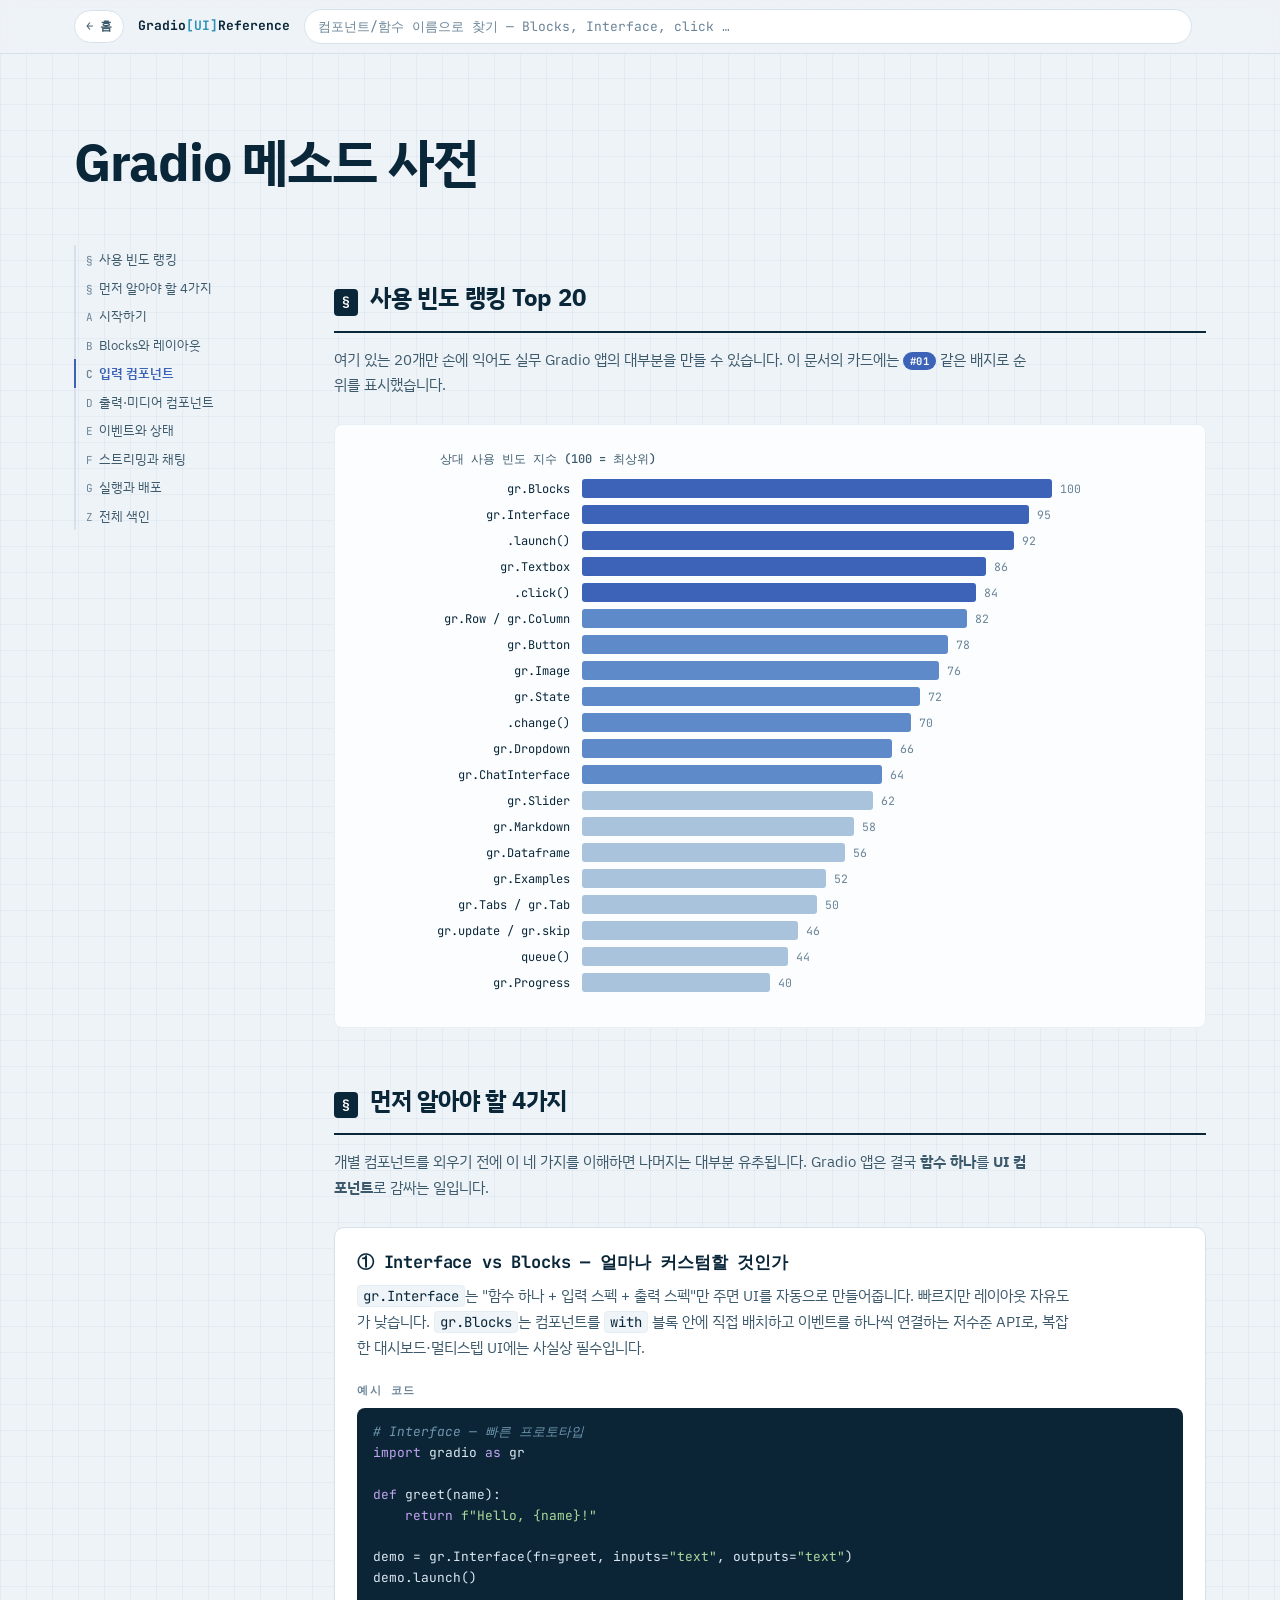
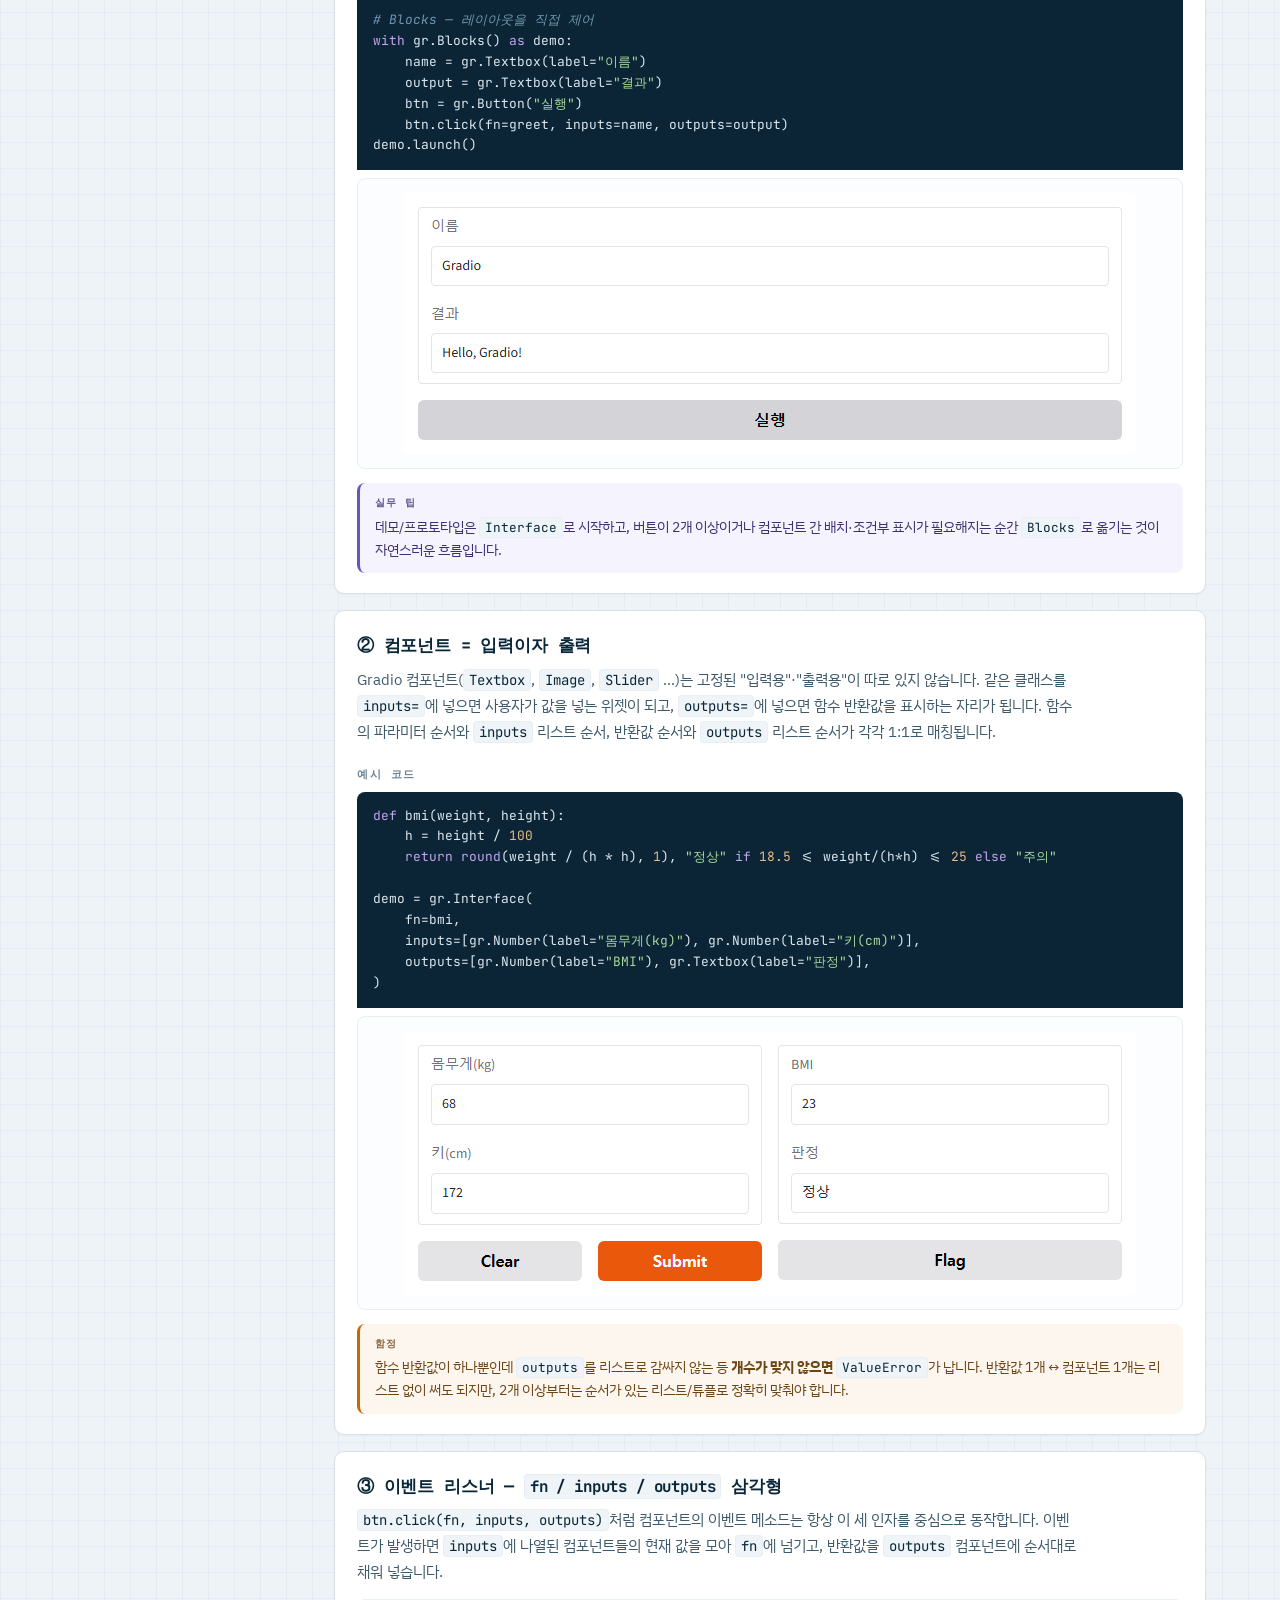
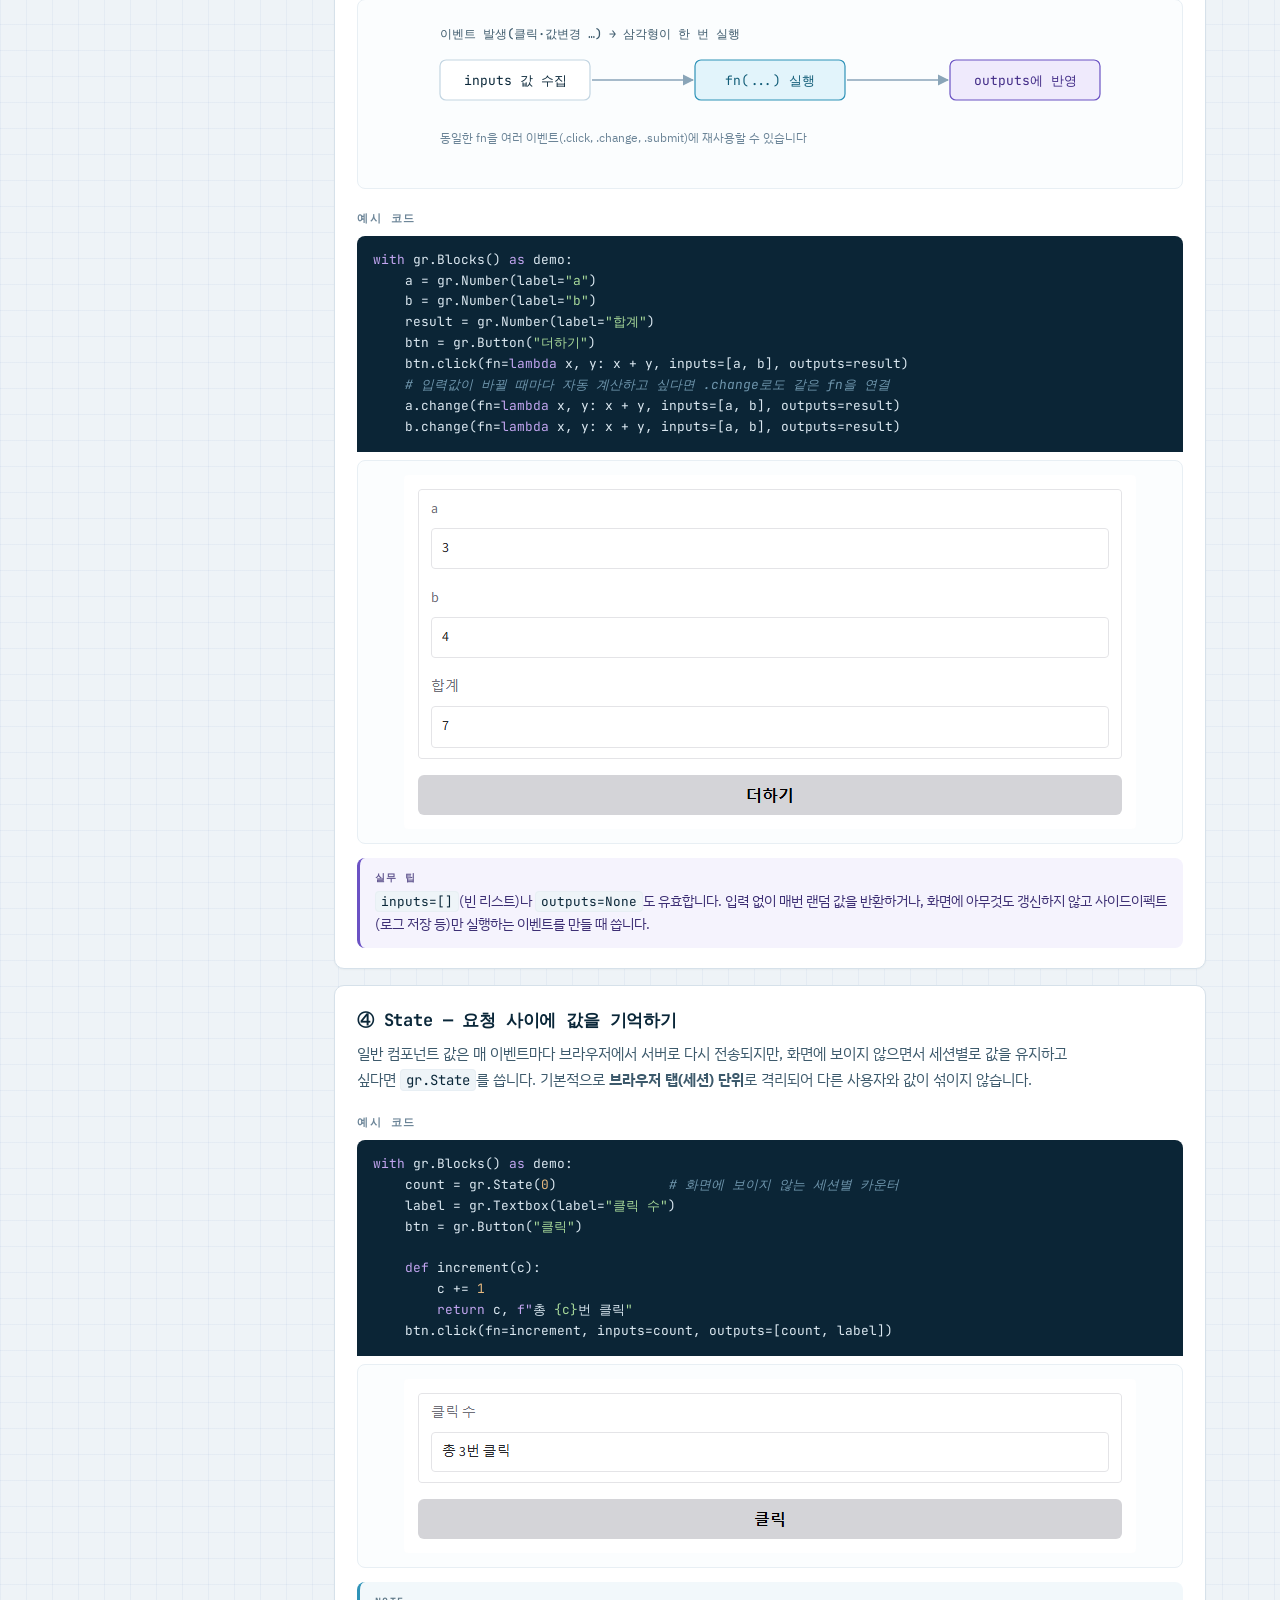
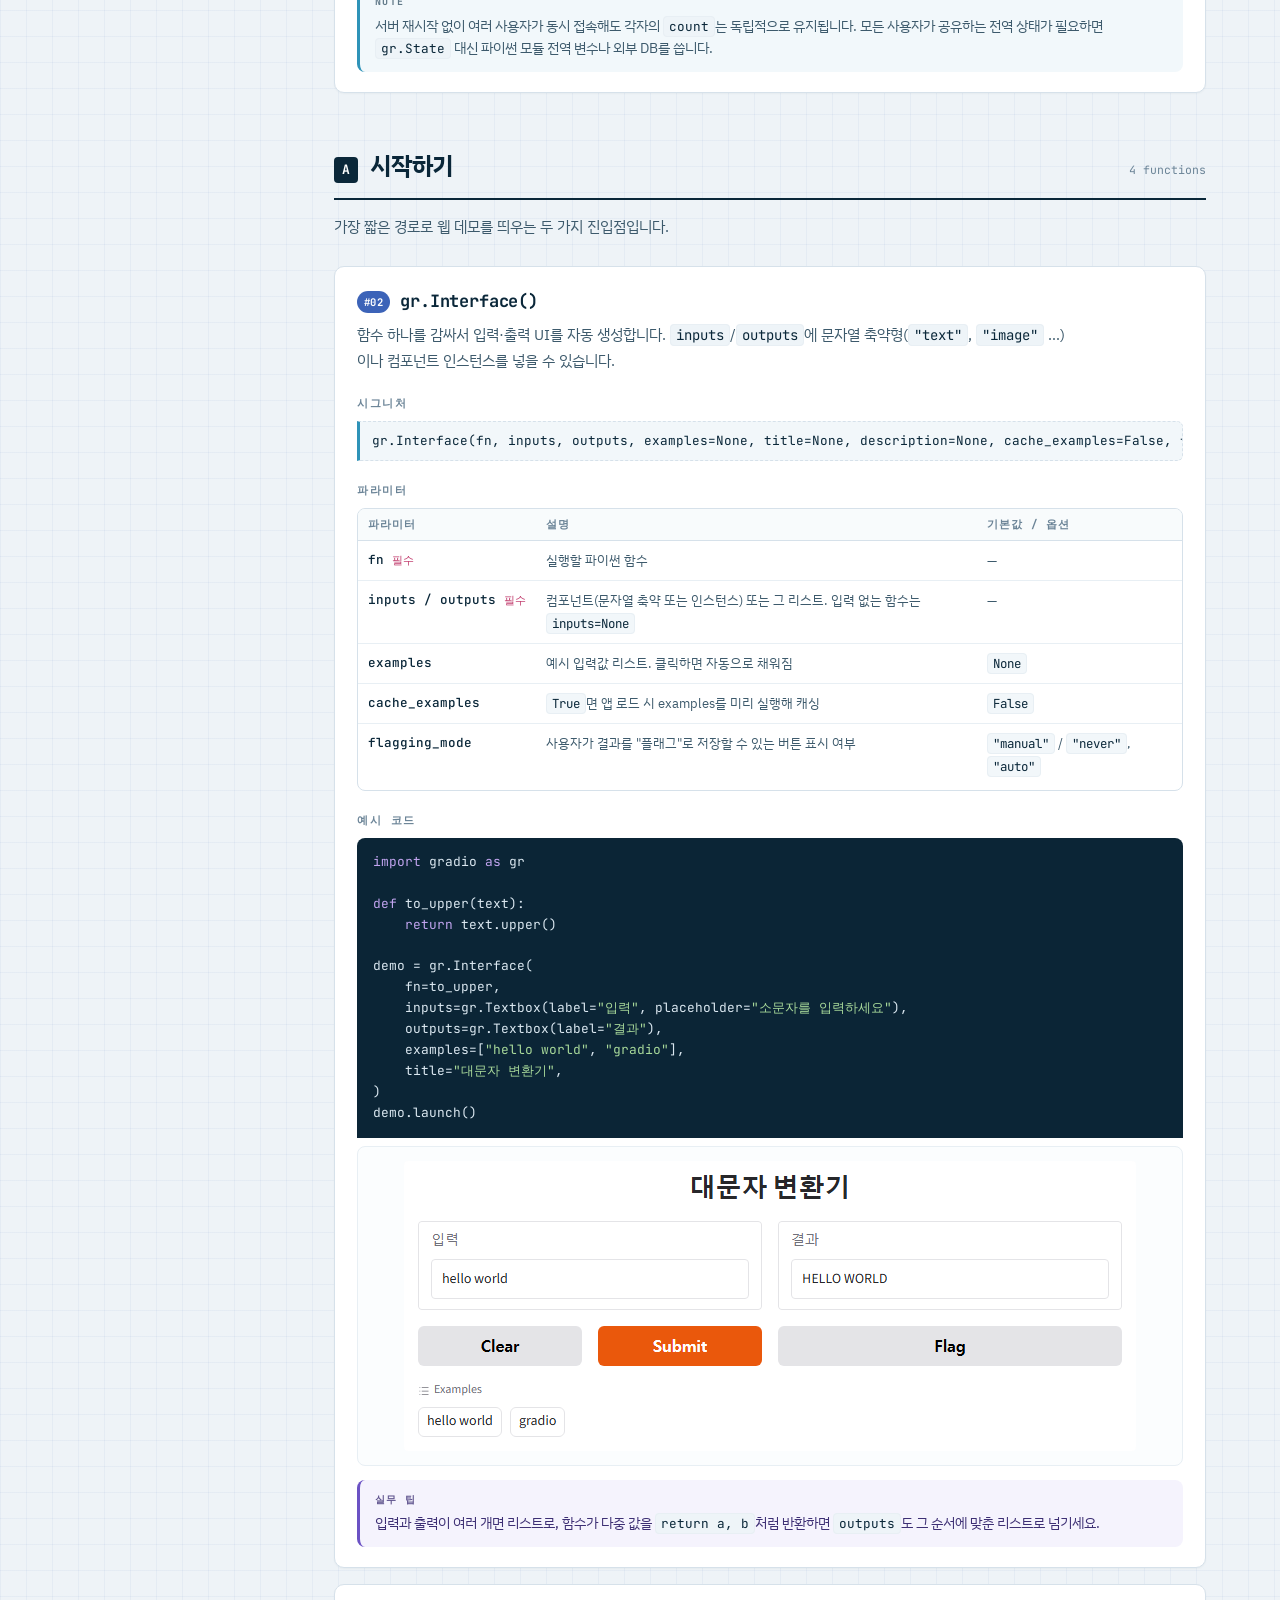
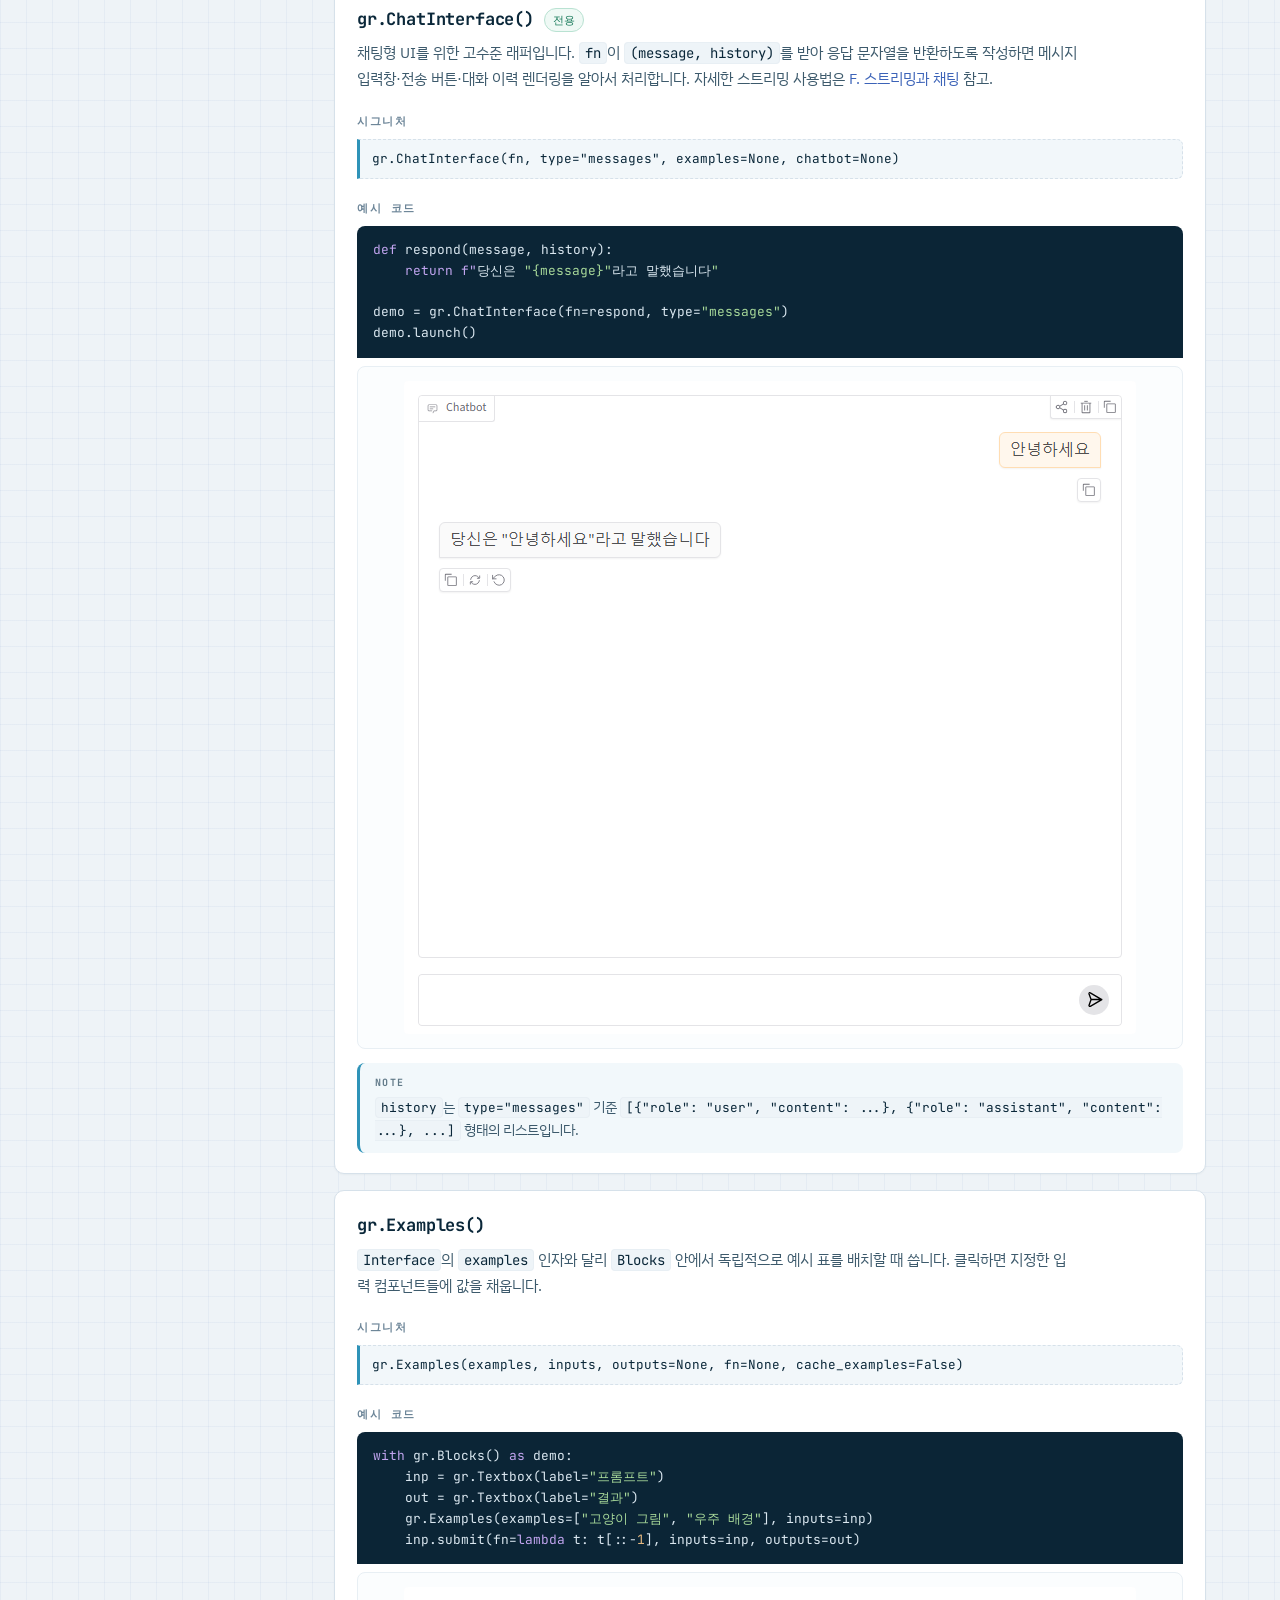
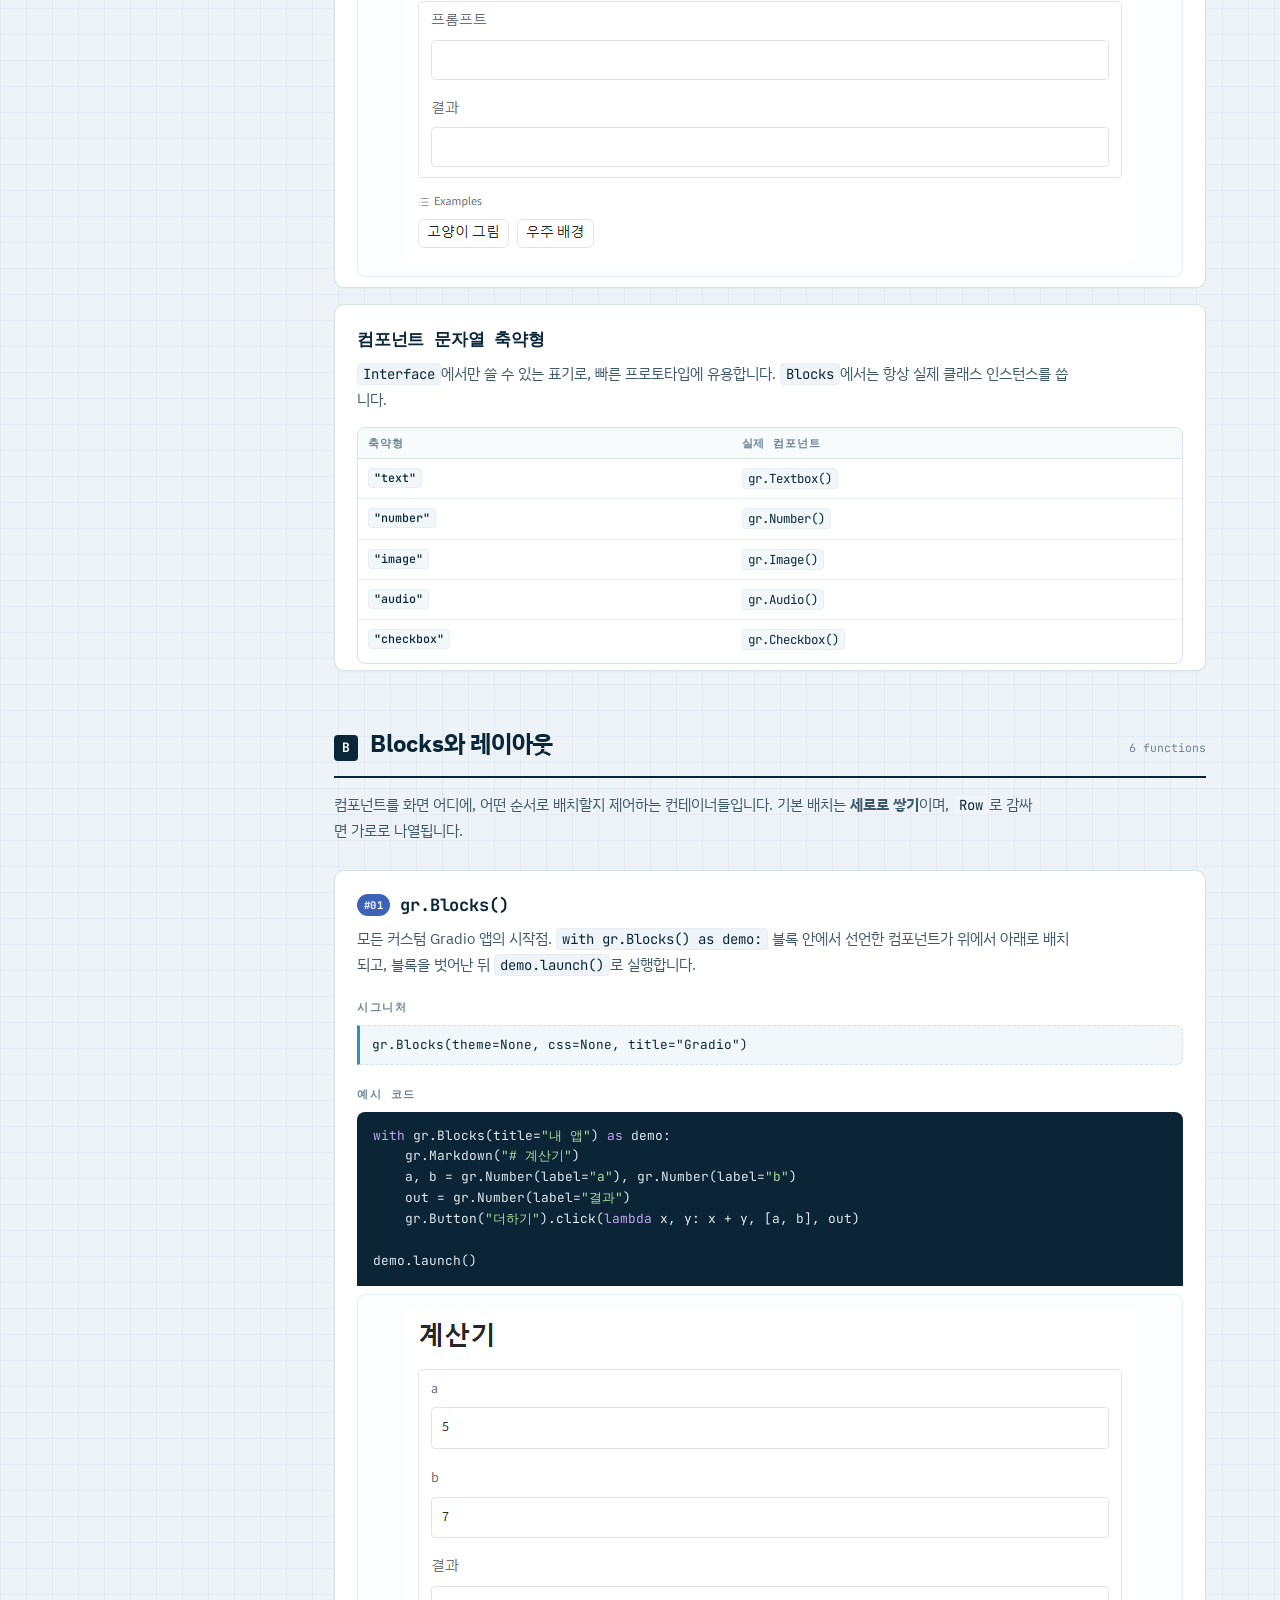
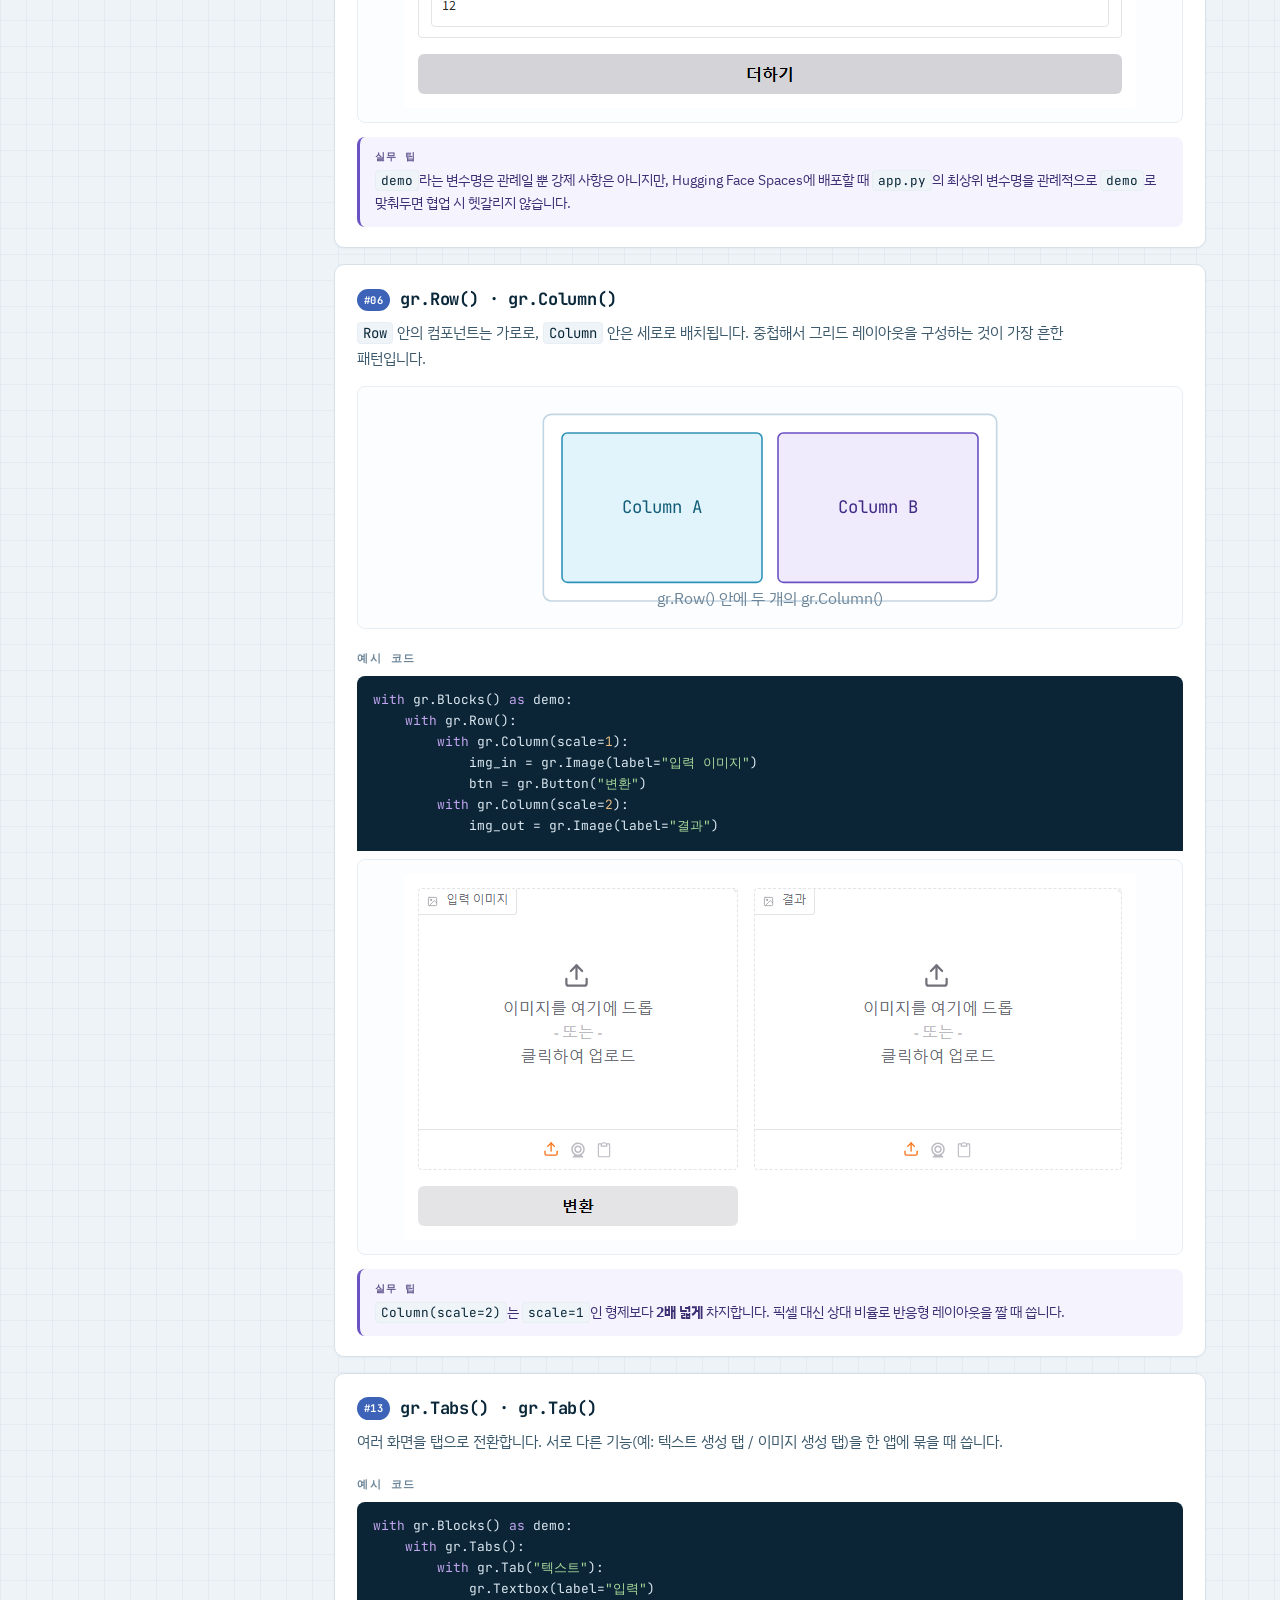
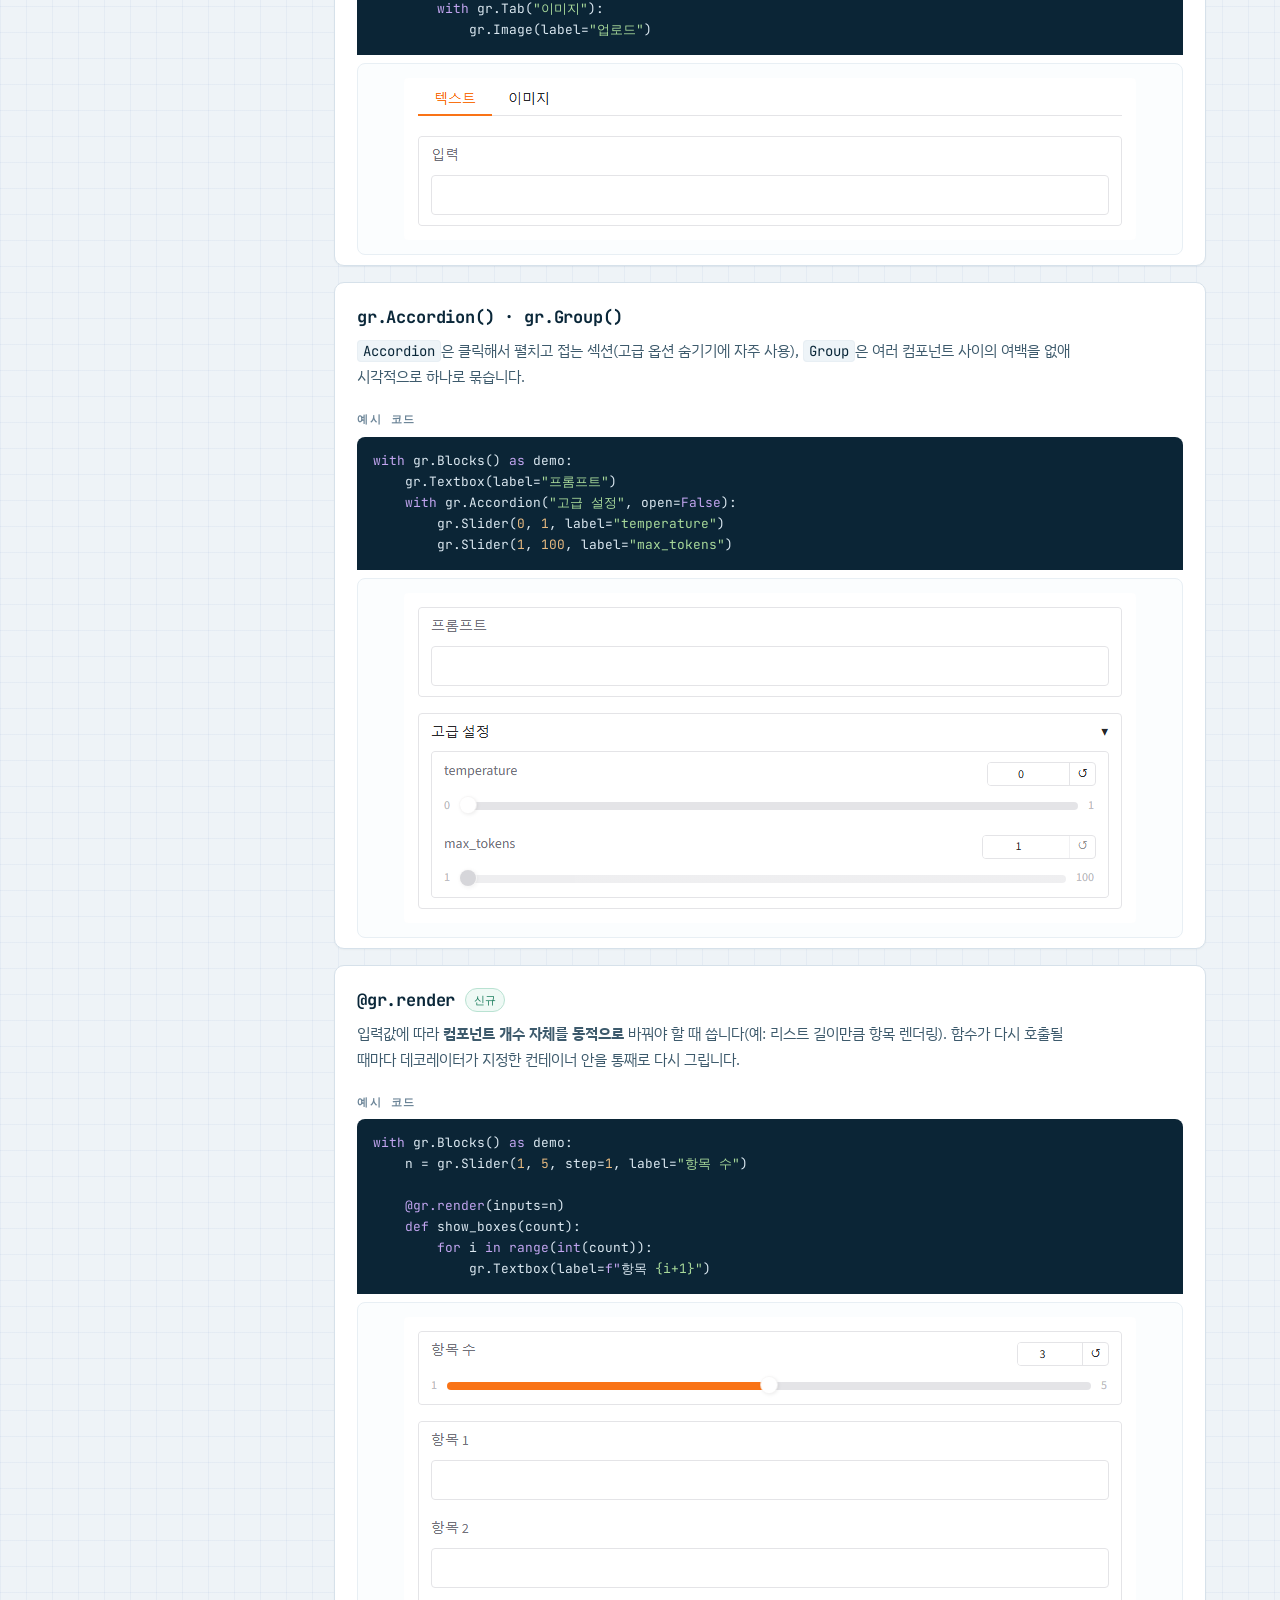
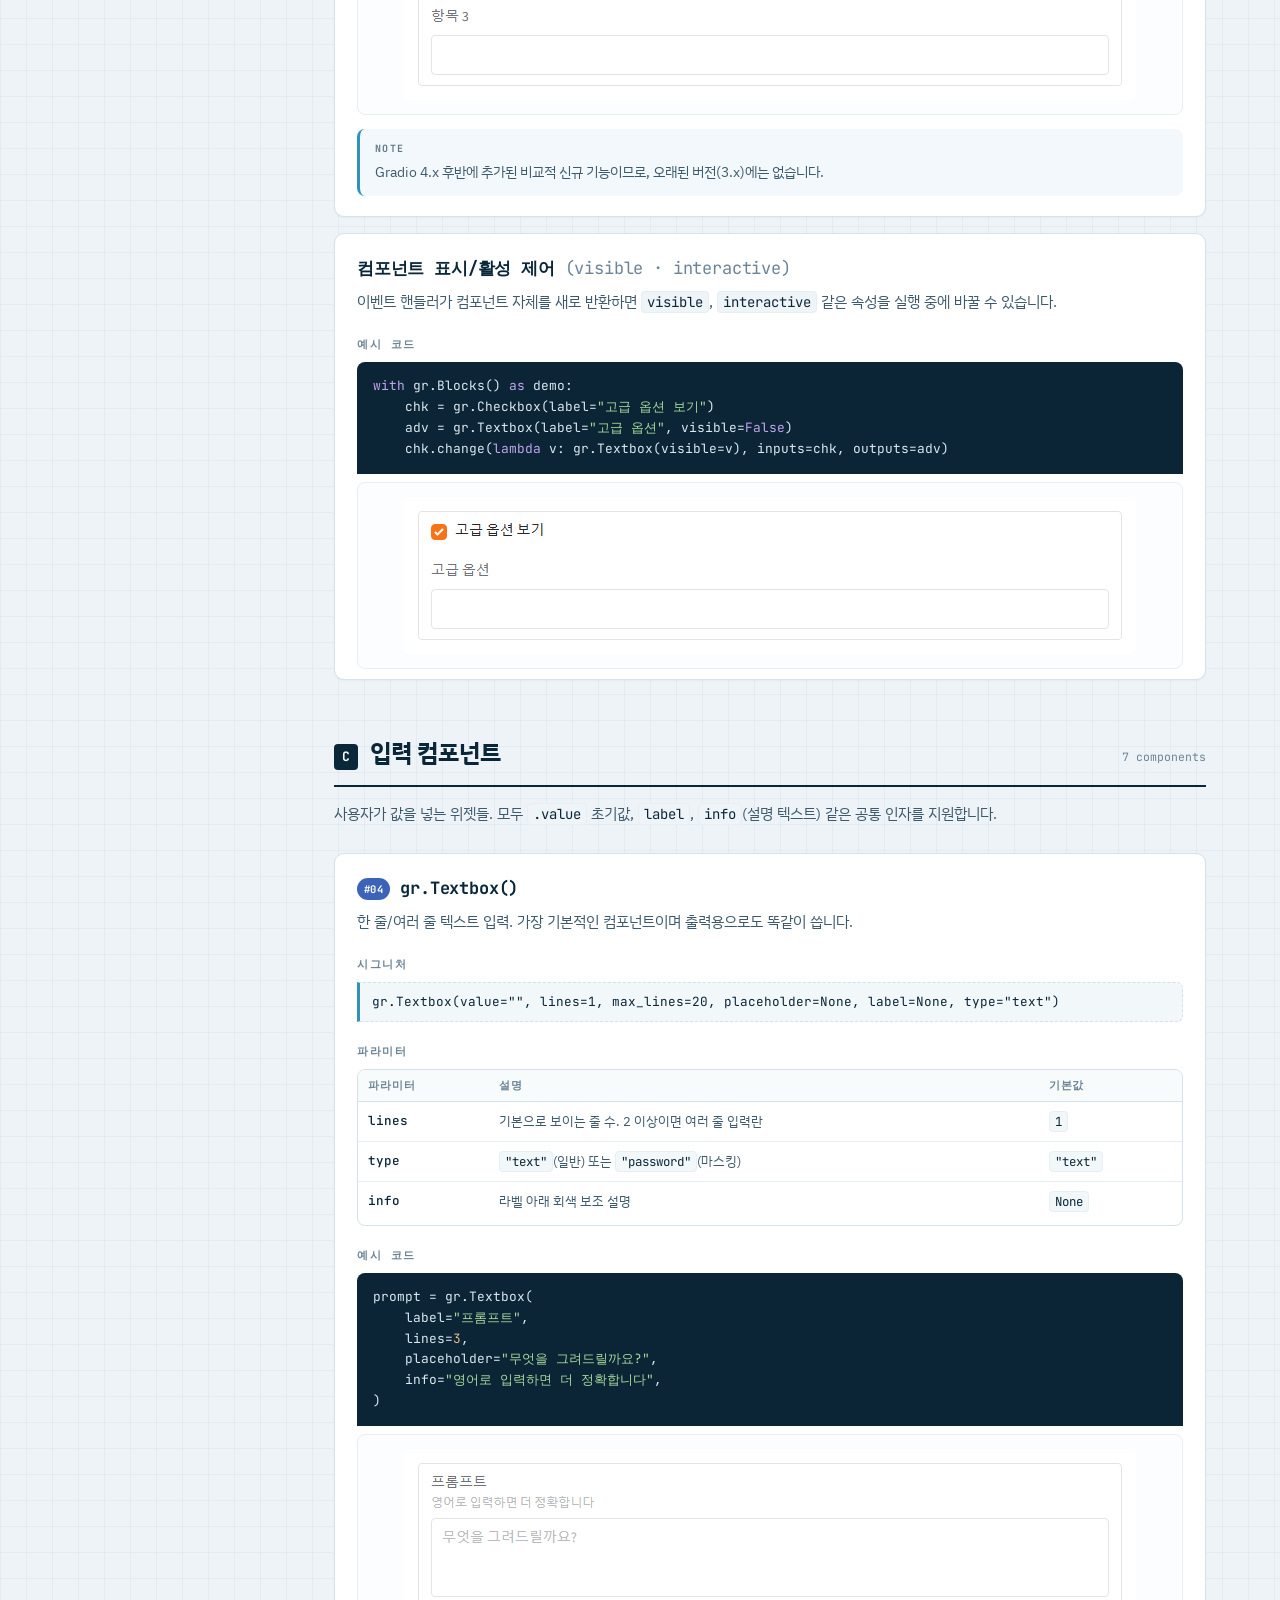
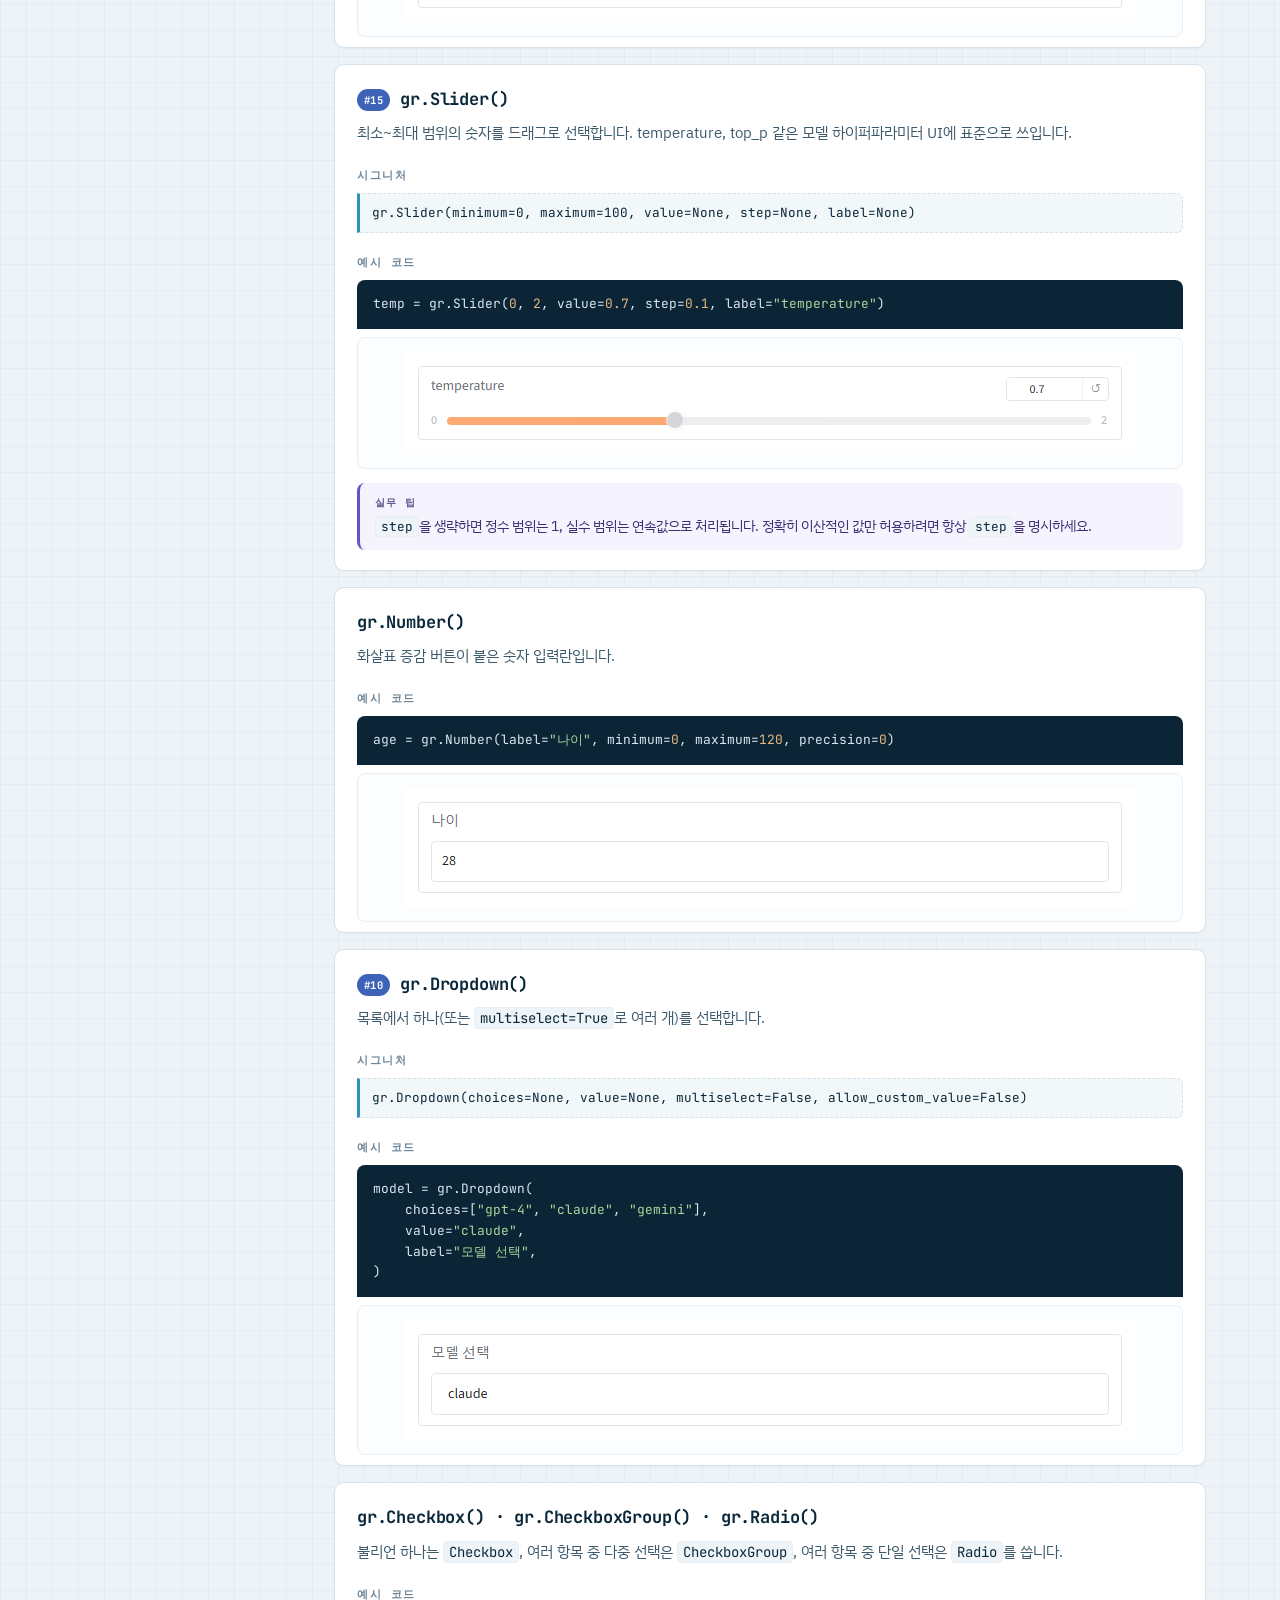
==== pages/gradio-reference.html @ 23b9896d "Add Gradio reference page with live-captured Gradio UI screenshots Adds pages/gradio-reference.html " ====
<!DOCTYPE html>
<html lang="ko">
<head>
<meta charset="utf-8">
<meta name="viewport" content="width=device-width, initial-scale=1">
<title>Gradio 실무 레퍼런스 — 메소드 A to Z</title>
<link rel="preconnect" href="https://fonts.googleapis.com">
<link rel="preconnect" href="https://fonts.gstatic.com" crossorigin>
<link href="https://fonts.googleapis.com/css2?family=IBM+Plex+Sans+KR:wght@300;400;500;600;700&family=JetBrains+Mono:wght@400;500;700&display=swap" rel="stylesheet">
<link rel="stylesheet" href="reference.css">
</head>
<body>

<div class="bar">
  <div class="bar-in">
    <a class="home" href="../index.html">← 홈</a>
    <div class="brand">Gradio<span>[UI]</span>Reference</div>
    <input id="q" type="search" placeholder="컴포넌트/함수 이름으로 찾기 — Blocks, Interface, click …" aria-label="함수 검색">
    <div id="qn" aria-live="polite"></div>
  </div>
</div>

<header class="hero">
  <h1>Gradio 메소드 사전</h1>
</header>

<div class="wrap">
<nav class="toc" aria-label="목차">
  <ol>
    <li><a href="#rank"><span class="k">§</span>사용 빈도 랭킹</a></li>
    <li><a href="#core"><span class="k">§</span>먼저 알아야 할 4가지</a></li>
    <li><a href="#a"><span class="k">A</span>시작하기</a></li>
    <li><a href="#b"><span class="k">B</span>Blocks와 레이아웃</a></li>
    <li><a href="#c"><span class="k">C</span>입력 컴포넌트</a></li>
    <li><a href="#d"><span class="k">D</span>출력·미디어 컴포넌트</a></li>
    <li><a href="#e"><span class="k">E</span>이벤트와 상태</a></li>
    <li><a href="#f"><span class="k">F</span>스트리밍과 채팅</a></li>
    <li><a href="#g"><span class="k">G</span>실행과 배포</a></li>
    <li><a href="#z"><span class="k">Z</span>전체 색인</a></li>
  </ol>
</nav>

<main>

<!-- ============ 랭킹 ============ -->
<section id="rank">
  <div class="sec-h"><span class="key">§</span><h2>사용 빈도 랭킹 Top 20</h2></div>
  <p class="sec-note">여기 있는 20개만 손에 익어도 실무 Gradio 앱의 대부분을 만들 수 있습니다. 이 문서의 카드에는 <span class="rank">#01</span> 같은 배지로 순위를 표시했습니다.</p>
  <div class="viz wide"><svg viewBox="0 0 700 574" style="max-width:700px" xmlns="http://www.w3.org/2000/svg" role="img"><defs><marker id="ah" viewBox="0 0 10 10" refX="9" refY="5" markerWidth="7" markerHeight="7" orient="auto"><path d="M0 0 L10 5 L0 10 z" class="ahp"/></marker></defs><text class="rl" x="150" y="54" text-anchor="end">gr.Blocks</text><rect class="bar b1" x="162" y="40" width="470" height="19" rx="3"/><text class="rn" x="640" y="54">100</text><text class="rl" x="150" y="80" text-anchor="end">gr.Interface</text><rect class="bar b1" x="162" y="66" width="447" height="19" rx="3"/><text class="rn" x="617" y="80">95</text><text class="rl" x="150" y="106" text-anchor="end">.launch()</text><rect class="bar b1" x="162" y="92" width="432" height="19" rx="3"/><text class="rn" x="602" y="106">92</text><text class="rl" x="150" y="132" text-anchor="end">gr.Textbox</text><rect class="bar b1" x="162" y="118" width="404" height="19" rx="3"/><text class="rn" x="574" y="132">86</text><text class="rl" x="150" y="158" text-anchor="end">.click()</text><rect class="bar b1" x="162" y="144" width="394" height="19" rx="3"/><text class="rn" x="564" y="158">84</text><text class="rl" x="150" y="184" text-anchor="end">gr.Row / gr.Column</text><rect class="bar b2" x="162" y="170" width="385" height="19" rx="3"/><text class="rn" x="555" y="184">82</text><text class="rl" x="150" y="210" text-anchor="end">gr.Button</text><rect class="bar b2" x="162" y="196" width="366" height="19" rx="3"/><text class="rn" x="536" y="210">78</text><text class="rl" x="150" y="236" text-anchor="end">gr.Image</text><rect class="bar b2" x="162" y="222" width="357" height="19" rx="3"/><text class="rn" x="527" y="236">76</text><text class="rl" x="150" y="262" text-anchor="end">gr.State</text><rect class="bar b2" x="162" y="248" width="338" height="19" rx="3"/><text class="rn" x="508" y="262">72</text><text class="rl" x="150" y="288" text-anchor="end">.change()</text><rect class="bar b2" x="162" y="274" width="329" height="19" rx="3"/><text class="rn" x="499" y="288">70</text><text class="rl" x="150" y="314" text-anchor="end">gr.Dropdown</text><rect class="bar b2" x="162" y="300" width="310" height="19" rx="3"/><text class="rn" x="480" y="314">66</text><text class="rl" x="150" y="340" text-anchor="end">gr.ChatInterface</text><rect class="bar b2" x="162" y="326" width="300" height="19" rx="3"/><text class="rn" x="470" y="340">64</text><text class="rl" x="150" y="366" text-anchor="end">gr.Slider</text><rect class="bar b3" x="162" y="352" width="291" height="19" rx="3"/><text class="rn" x="461" y="366">62</text><text class="rl" x="150" y="392" text-anchor="end">gr.Markdown</text><rect class="bar b3" x="162" y="378" width="272" height="19" rx="3"/><text class="rn" x="442" y="392">58</text><text class="rl" x="150" y="418" text-anchor="end">gr.Dataframe</text><rect class="bar b3" x="162" y="404" width="263" height="19" rx="3"/><text class="rn" x="433" y="418">56</text><text class="rl" x="150" y="444" text-anchor="end">gr.Examples</text><rect class="bar b3" x="162" y="430" width="244" height="19" rx="3"/><text class="rn" x="414" y="444">52</text><text class="rl" x="150" y="470" text-anchor="end">gr.Tabs / gr.Tab</text><rect class="bar b3" x="162" y="456" width="235" height="19" rx="3"/><text class="rn" x="405" y="470">50</text><text class="rl" x="150" y="496" text-anchor="end">gr.update / gr.skip</text><rect class="bar b3" x="162" y="482" width="216" height="19" rx="3"/><text class="rn" x="386" y="496">46</text><text class="rl" x="150" y="522" text-anchor="end">queue()</text><rect class="bar b3" x="162" y="508" width="206" height="19" rx="3"/><text class="rn" x="376" y="522">44</text><text class="rl" x="150" y="548" text-anchor="end">gr.Progress</text><rect class="bar b3" x="162" y="534" width="188" height="19" rx="3"/><text class="rn" x="358" y="548">40</text><text class="gt" x="20" y="24">상대 사용 빈도 지수 (100 = 최상위)</text></svg></div>
</section>

<!-- ============ 핵심 개념 ============ -->
<section id="core">
  <div class="sec-h"><span class="key">§</span><h2>먼저 알아야 할 4가지</h2></div>
  <p class="sec-note">개별 컴포넌트를 외우기 전에 이 네 가지를 이해하면 나머지는 대부분 유추됩니다. Gradio 앱은 결국 <b>함수 하나</b>를 <b>UI 컴포넌트</b>로 감싸는 일입니다.</p>

  <div class="fn">
    <div class="fn-h"><h3>① Interface vs Blocks — 얼마나 커스텀할 것인가</h3></div>
    <p><code>gr.Interface</code>는 "함수 하나 + 입력 스펙 + 출력 스펙"만 주면 UI를 자동으로 만들어줍니다. 빠르지만 레이아웃 자유도가 낮습니다. <code>gr.Blocks</code>는 컴포넌트를 <code>with</code> 블록 안에 직접 배치하고 이벤트를 하나씩 연결하는 저수준 API로, 복잡한 대시보드·멀티스텝 UI에는 사실상 필수입니다.</p>
    <h4>예시 코드</h4>
    <pre class="has-out"><span class="c"># Interface — 빠른 프로토타입</span>
<span class="k">import</span> gradio <span class="k">as</span> gr

<span class="k">def</span> greet(name):
    <span class="k">return</span> <span class="s">f"Hello, {name}!"</span>

demo = gr.Interface(fn=greet, inputs=<span class="s">"text"</span>, outputs=<span class="s">"text"</span>)
demo.launch()

<span class="c"># Blocks — 레이아웃을 직접 제어</span>
<span class="k">with</span> gr.Blocks() <span class="k">as</span> demo:
    name = gr.Textbox(label=<span class="s">"이름"</span>)
    output = gr.Textbox(label=<span class="s">"결과"</span>)
    btn = gr.Button(<span class="s">"실행"</span>)
    btn.click(fn=greet, inputs=name, outputs=output)
demo.launch()</pre>
    <div class="viz" style="text-align:center"><img src="[data-uri]" alt="이름을 입력하고 실행 버튼을 누르면 Hello, Gradio! 결과가 텍스트박스에 표시된 Blocks 앱 화면"></div>
    <div class="tip">데모/프로토타입은 <code>Interface</code>로 시작하고, 버튼이 2개 이상이거나 컴포넌트 간 배치·조건부 표시가 필요해지는 순간 <code>Blocks</code>로 옮기는 것이 자연스러운 흐름입니다.</div>
  </div>

  <div class="fn">
    <div class="fn-h"><h3>② 컴포넌트 = 입력이자 출력</h3></div>
    <p>Gradio 컴포넌트(<code>Textbox</code>, <code>Image</code>, <code>Slider</code> …)는 고정된 "입력용"·"출력용"이 따로 있지 않습니다. 같은 클래스를 <code>inputs=</code>에 넣으면 사용자가 값을 넣는 위젯이 되고, <code>outputs=</code>에 넣으면 함수 반환값을 표시하는 자리가 됩니다. 함수의 파라미터 순서와 <code>inputs</code> 리스트 순서, 반환값 순서와 <code>outputs</code> 리스트 순서가 각각 1:1로 매칭됩니다.</p>
    <h4>예시 코드</h4>
    <pre class="has-out"><span class="k">def</span> bmi(weight, height):
    h = height / <span class="n">100</span>
    <span class="k">return</span> <span class="k">round</span>(weight / (h * h), <span class="n">1</span>), <span class="s">"정상"</span> <span class="k">if</span> <span class="n">18.5</span> &lt;= weight/(h*h) &lt;= <span class="n">25</span> <span class="k">else</span> <span class="s">"주의"</span>

demo = gr.Interface(
    fn=bmi,
    inputs=[gr.Number(label=<span class="s">"몸무게(kg)"</span>), gr.Number(label=<span class="s">"키(cm)"</span>)],
    outputs=[gr.Number(label=<span class="s">"BMI"</span>), gr.Textbox(label=<span class="s">"판정"</span>)],
)</pre>
    <div class="viz" style="text-align:center"><img src="[data-uri]" alt="몸무게·키를 입력해 BMI와 판정 결과를 출력한 Interface 화면"></div>
    <div class="warn">함수 반환값이 하나뿐인데 <code>outputs</code>를 리스트로 감싸지 않는 등 <b>개수가 맞지 않으면</b> <code>ValueError</code>가 납니다. 반환값 1개 ↔ 컴포넌트 1개는 리스트 없이 써도 되지만, 2개 이상부터는 순서가 있는 리스트/튜플로 정확히 맞춰야 합니다.</div>
  </div>

  <div class="fn">
    <div class="fn-h"><h3>③ 이벤트 리스너 — <code>fn / inputs / outputs</code> 삼각형</h3></div>
    <p><code>btn.click(fn, inputs, outputs)</code>처럼 컴포넌트의 이벤트 메소드는 항상 이 세 인자를 중심으로 동작합니다. 이벤트가 발생하면 <code>inputs</code>에 나열된 컴포넌트들의 현재 값을 모아 <code>fn</code>에 넘기고, 반환값을 <code>outputs</code> 컴포넌트에 순서대로 채워 넣습니다.</p>
    <div class="viz wide"><svg viewBox="0 0 700 160" style="max-width:700px" xmlns="http://www.w3.org/2000/svg" role="img"><defs><marker id="ah" viewBox="0 0 10 10" refX="9" refY="5" markerWidth="7" markerHeight="7" orient="auto"><path d="M0 0 L10 5 L0 10 z" class="ahp"/></marker></defs><rect class="c c-base" x="20" y="46" width="150" height="40" rx="6"/><text class="ct ct-base" x="95" y="70.5">inputs 값 수집</text><rect class="c c-acc" x="275" y="46" width="150" height="40" rx="6"/><text class="ct ct-acc" x="350" y="70.5">fn(...) 실행</text><rect class="c c-acc2" x="530" y="46" width="150" height="40" rx="6"/><text class="ct ct-acc2" x="605" y="70.5">outputs에 반영</text><line class="ar" x1="172" y1="66" x2="273" y2="66" marker-end="url(#ah)"/><line class="ar" x1="427" y1="66" x2="528" y2="66" marker-end="url(#ah)"/><text class="gt" x="20" y="24">이벤트 발생(클릭·값변경 …) → 삼각형이 한 번 실행</text><text class="gd" x="20" y="128">동일한 fn을 여러 이벤트(.click, .change, .submit)에 재사용할 수 있습니다</text></svg></div>
    <h4>예시 코드</h4>
    <pre class="has-out"><span class="k">with</span> gr.Blocks() <span class="k">as</span> demo:
    a = gr.Number(label=<span class="s">"a"</span>)
    b = gr.Number(label=<span class="s">"b"</span>)
    result = gr.Number(label=<span class="s">"합계"</span>)
    btn = gr.Button(<span class="s">"더하기"</span>)
    btn.click(fn=<span class="k">lambda</span> x, y: x + y, inputs=[a, b], outputs=result)
    <span class="c"># 입력값이 바뀔 때마다 자동 계산하고 싶다면 .change로도 같은 fn을 연결</span>
    a.change(fn=<span class="k">lambda</span> x, y: x + y, inputs=[a, b], outputs=result)
    b.change(fn=<span class="k">lambda</span> x, y: x + y, inputs=[a, b], outputs=result)</pre>
    <div class="viz" style="text-align:center"><img src="[data-uri]" alt="a=3, b=4를 더하기 버튼으로 계산해 합계 7을 표시한 Blocks 앱 화면"></div>
    <div class="tip"><code>inputs=[]</code>(빈 리스트)나 <code>outputs=None</code>도 유효합니다. 입력 없이 매번 랜덤 값을 반환하거나, 화면에 아무것도 갱신하지 않고 사이드이펙트(로그 저장 등)만 실행하는 이벤트를 만들 때 씁니다.</div>
  </div>

  <div class="fn">
    <div class="fn-h"><h3>④ State — 요청 사이에 값을 기억하기</h3></div>
    <p>일반 컴포넌트 값은 매 이벤트마다 브라우저에서 서버로 다시 전송되지만, 화면에 보이지 않으면서 세션별로 값을 유지하고 싶다면 <code>gr.State</code>를 씁니다. 기본적으로 <b>브라우저 탭(세션) 단위</b>로 격리되어 다른 사용자와 값이 섞이지 않습니다.</p>
    <h4>예시 코드</h4>
    <pre class="has-out"><span class="k">with</span> gr.Blocks() <span class="k">as</span> demo:
    count = gr.State(<span class="n">0</span>)              <span class="c"># 화면에 보이지 않는 세션별 카운터</span>
    label = gr.Textbox(label=<span class="s">"클릭 수"</span>)
    btn = gr.Button(<span class="s">"클릭"</span>)

    <span class="k">def</span> increment(c):
        c += <span class="n">1</span>
        <span class="k">return</span> c, <span class="k">f"</span>총 <span class="s">{c}</span>번 클릭<span class="s">"</span>
    btn.click(fn=increment, inputs=count, outputs=[count, label])</pre>
    <div class="viz" style="text-align:center"><img src="[data-uri]" alt="클릭 버튼을 세 번 눌러 State에 저장된 카운트가 누적된 화면"></div>
    <div class="note">서버 재시작 없이 여러 사용자가 동시 접속해도 각자의 <code>count</code>는 독립적으로 유지됩니다. 모든 사용자가 공유하는 전역 상태가 필요하면 <code>gr.State</code> 대신 파이썬 모듈 전역 변수나 외부 DB를 씁니다.</div>
  </div>
</section>

<!-- ============ A. 시작하기 ============ -->
<section id="a">
  <div class="sec-h"><span class="key">A</span><h2>시작하기</h2><span class="cnt">4 functions</span></div>
  <p class="sec-note">가장 짧은 경로로 웹 데모를 띄우는 두 가지 진입점입니다.</p>

  <div class="fn" data-key="gr.Interface 인터페이스 시작">
    <div class="fn-h"><span class="rank">#02</span><h3>gr.Interface()</h3></div>
    <p>함수 하나를 감싸서 입력·출력 UI를 자동 생성합니다. <code>inputs</code>/<code>outputs</code>에 문자열 축약형(<code>"text"</code>, <code>"image"</code> …)이나 컴포넌트 인스턴스를 넣을 수 있습니다.</p>
    <h4>시그니처</h4>
    <div class="sig">gr.Interface(fn, inputs, outputs, examples=None, title=None, description=None, cache_examples=False, flagging_mode="manual")</div>
    <h4>파라미터</h4>
    <div class="tbl-wrap"><table>
      <tr><th>파라미터</th><th>설명</th><th>기본값 / 옵션</th></tr>
      <tr><td>fn <span class="req">필수</span></td><td>실행할 파이썬 함수</td><td>—</td></tr>
      <tr><td>inputs / outputs <span class="req">필수</span></td><td>컴포넌트(문자열 축약 또는 인스턴스) 또는 그 리스트. 입력 없는 함수는 <code>inputs=None</code></td><td>—</td></tr>
      <tr><td>examples</td><td>예시 입력값 리스트. 클릭하면 자동으로 채워짐</td><td><code>None</code></td></tr>
      <tr><td>cache_examples</td><td><code>True</code>면 앱 로드 시 examples를 미리 실행해 캐싱</td><td><code>False</code></td></tr>
      <tr><td>flagging_mode</td><td>사용자가 결과를 "플래그"로 저장할 수 있는 버튼 표시 여부</td><td><code>"manual"</code> / <code>"never"</code>, <code>"auto"</code></td></tr>
    </table></div>
    <h4>예시 코드</h4>
    <pre class="has-out"><span class="k">import</span> gradio <span class="k">as</span> gr

<span class="k">def</span> to_upper(text):
    <span class="k">return</span> text.upper()

demo = gr.Interface(
    fn=to_upper,
    inputs=gr.Textbox(label=<span class="s">"입력"</span>, placeholder=<span class="s">"소문자를 입력하세요"</span>),
    outputs=gr.Textbox(label=<span class="s">"결과"</span>),
    examples=[<span class="s">"hello world"</span>, <span class="s">"gradio"</span>],
    title=<span class="s">"대문자 변환기"</span>,
)
demo.launch()</pre>
    <div class="viz" style="text-align:center"><img src="[data-uri]" alt="hello world를 입력해 HELLO WORLD로 변환한 대문자 변환기 Interface 화면"></div>
    <div class="tip">입력과 출력이 여러 개면 리스트로, 함수가 다중 값을 <code>return a, b</code>처럼 반환하면 <code>outputs</code>도 그 순서에 맞춘 리스트로 넘기세요.</div>
  </div>

  <div class="fn" data-key="gr.ChatInterface 챗봇 인터페이스">
    <div class="fn-h"><h3>gr.ChatInterface()</h3><span class="tag new">전용</span></div>
    <p>채팅형 UI를 위한 고수준 래퍼입니다. <code>fn</code>이 <code>(message, history)</code>를 받아 응답 문자열을 반환하도록 작성하면 메시지 입력창·전송 버튼·대화 이력 렌더링을 알아서 처리합니다. 자세한 스트리밍 사용법은 <a href="#f">F. 스트리밍과 채팅</a> 참고.</p>
    <h4>시그니처</h4>
    <div class="sig">gr.ChatInterface(fn, type="messages", examples=None, chatbot=None)</div>
    <h4>예시 코드</h4>
    <pre class="has-out"><span class="k">def</span> respond(message, history):
    <span class="k">return</span> <span class="k">f"</span>당신은 <span class="s">"{message}"</span>라고 말했습니다<span class="s">"</span>

demo = gr.ChatInterface(fn=respond, type=<span class="s">"messages"</span>)
demo.launch()</pre>
    <div class="viz" style="text-align:center"><img src="[data-uri]" alt="인사 메시지를 보내 답변이 대화창에 표시된 ChatInterface 화면"></div>
    <div class="note"><code>history</code>는 <code>type="messages"</code> 기준 <code>[{"role": "user", "content": ...}, {"role": "assistant", "content": ...}, ...]</code> 형태의 리스트입니다.</div>
  </div>

  <div class="fn" data-key="gr.Examples 예시 캐시">
    <div class="fn-h"><h3>gr.Examples()</h3></div>
    <p><code>Interface</code>의 <code>examples</code> 인자와 달리 <code>Blocks</code> 안에서 독립적으로 예시 표를 배치할 때 씁니다. 클릭하면 지정한 입력 컴포넌트들에 값을 채웁니다.</p>
    <h4>시그니처</h4>
    <div class="sig">gr.Examples(examples, inputs, outputs=None, fn=None, cache_examples=False)</div>
    <h4>예시 코드</h4>
    <pre class="has-out"><span class="k">with</span> gr.Blocks() <span class="k">as</span> demo:
    inp = gr.Textbox(label=<span class="s">"프롬프트"</span>)
    out = gr.Textbox(label=<span class="s">"결과"</span>)
    gr.Examples(examples=[<span class="s">"고양이 그림"</span>, <span class="s">"우주 배경"</span>], inputs=inp)
    inp.submit(fn=<span class="k">lambda</span> t: t[::-<span class="n">1</span>], inputs=inp, outputs=out)</pre>
    <div class="viz" style="text-align:center"><img src="[data-uri]" alt="예시 버튼과 입력·결과 텍스트박스가 배치된 gr.Examples 화면"></div>
  </div>

  <div class="fn" data-key="입력 축약형 문자열 shortcuts">
    <div class="fn-h"><h3>컴포넌트 문자열 축약형</h3></div>
    <p><code>Interface</code>에서만 쓸 수 있는 표기로, 빠른 프로토타입에 유용합니다. <code>Blocks</code>에서는 항상 실제 클래스 인스턴스를 씁니다.</p>
    <div class="tbl-wrap"><table>
      <tr><th>축약형</th><th>실제 컴포넌트</th></tr>
      <tr><td><code>"text"</code></td><td><code>gr.Textbox()</code></td></tr>
      <tr><td><code>"number"</code></td><td><code>gr.Number()</code></td></tr>
      <tr><td><code>"image"</code></td><td><code>gr.Image()</code></td></tr>
      <tr><td><code>"audio"</code></td><td><code>gr.Audio()</code></td></tr>
      <tr><td><code>"checkbox"</code></td><td><code>gr.Checkbox()</code></td></tr>
    </table></div>
  </div>
</section>

<!-- ============ B. Blocks와 레이아웃 ============ -->
<section id="b">
  <div class="sec-h"><span class="key">B</span><h2>Blocks와 레이아웃</h2><span class="cnt">6 functions</span></div>
  <p class="sec-note">컴포넌트를 화면 어디에, 어떤 순서로 배치할지 제어하는 컨테이너들입니다. 기본 배치는 <b>세로로 쌓기</b>이며, <code>Row</code>로 감싸면 가로로 나열됩니다.</p>

  <div class="fn" data-key="gr.Blocks 저수준 API">
    <div class="fn-h"><span class="rank">#01</span><h3>gr.Blocks()</h3></div>
    <p>모든 커스텀 Gradio 앱의 시작점. <code>with gr.Blocks() as demo:</code> 블록 안에서 선언한 컴포넌트가 위에서 아래로 배치되고, 블록을 벗어난 뒤 <code>demo.launch()</code>로 실행합니다.</p>
    <h4>시그니처</h4>
    <div class="sig">gr.Blocks(theme=None, css=None, title="Gradio")</div>
    <h4>예시 코드</h4>
    <pre class="has-out"><span class="k">with</span> gr.Blocks(title=<span class="s">"내 앱"</span>) <span class="k">as</span> demo:
    gr.Markdown(<span class="s">"# 계산기"</span>)
    a, b = gr.Number(label=<span class="s">"a"</span>), gr.Number(label=<span class="s">"b"</span>)
    out = gr.Number(label=<span class="s">"결과"</span>)
    gr.Button(<span class="s">"더하기"</span>).click(<span class="k">lambda</span> x, y: x + y, [a, b], out)

demo.launch()</pre>
    <div class="viz" style="text-align:center"><img src="[data-uri]" alt="계산기 제목과 a·b·결과 숫자 입력, 더하기 버튼으로 12를 계산한 Blocks 앱 화면"></div>
    <div class="tip"><code>demo</code>라는 변수명은 관례일 뿐 강제 사항은 아니지만, Hugging Face Spaces에 배포할 때 <code>app.py</code>의 최상위 변수명을 관례적으로 <code>demo</code>로 맞춰두면 협업 시 헷갈리지 않습니다.</div>
  </div>

  <div class="fn" data-key="gr.Row gr.Column 레이아웃 가로 세로">
    <div class="fn-h"><span class="rank">#06</span><h3>gr.Row() · gr.Column()</h3></div>
    <p><code>Row</code> 안의 컴포넌트는 가로로, <code>Column</code> 안은 세로로 배치됩니다. 중첩해서 그리드 레이아웃을 구성하는 것이 가장 흔한 패턴입니다.</p>
    <div class="viz"><svg viewBox="0 0 360 160" style="max-width:360px" xmlns="http://www.w3.org/2000/svg" role="img"><rect class="c c-base" x="10" y="10" width="340" height="140" rx="6"/><rect class="c c-acc" x="24" y="24" width="150" height="112" rx="4"/><text class="ct ct-acc" x="99" y="84">Column A</text><rect class="c c-acc2" x="186" y="24" width="150" height="112" rx="4"/><text class="ct ct-acc2" x="261" y="84">Column B</text><text class="gd" x="180" y="152" text-anchor="middle">gr.Row() 안에 두 개의 gr.Column()</text></svg></div>
    <h4>예시 코드</h4>
    <pre class="has-out"><span class="k">with</span> gr.Blocks() <span class="k">as</span> demo:
    <span class="k">with</span> gr.Row():
        <span class="k">with</span> gr.Column(scale=<span class="n">1</span>):
            img_in = gr.Image(label=<span class="s">"입력 이미지"</span>)
            btn = gr.Button(<span class="s">"변환"</span>)
        <span class="k">with</span> gr.Column(scale=<span class="n">2</span>):
            img_out = gr.Image(label=<span class="s">"결과"</span>)</pre>
    <div class="viz" style="text-align:center"><img src="[data-uri]" alt="Row 안에 두 Column으로 입력 이미지와 결과 이미지를 나란히 배치한 화면"></div>
    <div class="tip"><code>Column(scale=2)</code>는 <code>scale=1</code>인 형제보다 <b>2배 넓게</b> 차지합니다. 픽셀 대신 상대 비율로 반응형 레이아웃을 짤 때 씁니다.</div>
  </div>

  <div class="fn" data-key="gr.Tabs gr.Tab 탭">
    <div class="fn-h"><span class="rank">#13</span><h3>gr.Tabs() · gr.Tab()</h3></div>
    <p>여러 화면을 탭으로 전환합니다. 서로 다른 기능(예: 텍스트 생성 탭 / 이미지 생성 탭)을 한 앱에 묶을 때 씁니다.</p>
    <h4>예시 코드</h4>
    <pre class="has-out"><span class="k">with</span> gr.Blocks() <span class="k">as</span> demo:
    <span class="k">with</span> gr.Tabs():
        <span class="k">with</span> gr.Tab(<span class="s">"텍스트"</span>):
            gr.Textbox(label=<span class="s">"입력"</span>)
        <span class="k">with</span> gr.Tab(<span class="s">"이미지"</span>):
            gr.Image(label=<span class="s">"업로드"</span>)</pre>
    <div class="viz" style="text-align:center"><img src="[data-uri]" alt="텍스트·이미지 탭으로 전환되는 Tabs 레이아웃 화면"></div>
  </div>

  <div class="fn" data-key="gr.Accordion gr.Group 접기 그룹">
    <div class="fn-h"><h3>gr.Accordion() · gr.Group()</h3></div>
    <p><code>Accordion</code>은 클릭해서 펼치고 접는 섹션(고급 옵션 숨기기에 자주 사용), <code>Group</code>은 여러 컴포넌트 사이의 여백을 없애 시각적으로 하나로 묶습니다.</p>
    <h4>예시 코드</h4>
    <pre class="has-out"><span class="k">with</span> gr.Blocks() <span class="k">as</span> demo:
    gr.Textbox(label=<span class="s">"프롬프트"</span>)
    <span class="k">with</span> gr.Accordion(<span class="s">"고급 설정"</span>, open=<span class="k">False</span>):
        gr.Slider(<span class="n">0</span>, <span class="n">1</span>, label=<span class="s">"temperature"</span>)
        gr.Slider(<span class="n">1</span>, <span class="n">100</span>, label=<span class="s">"max_tokens"</span>)</pre>
    <div class="viz" style="text-align:center"><img src="[data-uri]" alt="고급 설정 Accordion을 펼쳐 temperature·max_tokens 슬라이더가 보이는 화면"></div>
  </div>

  <div class="fn" data-key="gr.render 동적 렌더링">
    <div class="fn-h"><h3>@gr.render</h3><span class="tag new">신규</span></div>
    <p>입력값에 따라 <b>컴포넌트 개수 자체를 동적으로</b> 바꿔야 할 때 씁니다(예: 리스트 길이만큼 항목 렌더링). 함수가 다시 호출될 때마다 데코레이터가 지정한 컨테이너 안을 통째로 다시 그립니다.</p>
    <h4>예시 코드</h4>
    <pre class="has-out"><span class="k">with</span> gr.Blocks() <span class="k">as</span> demo:
    n = gr.Slider(<span class="n">1</span>, <span class="n">5</span>, step=<span class="n">1</span>, label=<span class="s">"항목 수"</span>)

    <span class="k">@gr.render</span>(inputs=n)
    <span class="k">def</span> show_boxes(count):
        <span class="k">for</span> i <span class="k">in</span> <span class="k">range</span>(<span class="k">int</span>(count)):
            gr.Textbox(label=<span class="k">f"</span>항목 <span class="s">{i+1}</span><span class="s">"</span>)</pre>
    <div class="viz" style="text-align:center"><img src="[data-uri]" alt="항목 수 슬라이더 값(3)에 맞춰 텍스트박스 3개가 동적으로 렌더링된 @gr.render 화면"></div>
    <div class="note">Gradio 4.x 후반에 추가된 비교적 신규 기능이므로, 오래된 버전(3.x)에는 없습니다.</div>
  </div>

  <div class="fn" data-key="visible interactive update 속성 동적 제어">
    <div class="fn-h"><h3>컴포넌트 표시/활성 제어 <span class="dim">(visible · interactive)</span></h3></div>
    <p>이벤트 핸들러가 컴포넌트 자체를 새로 반환하면 <code>visible</code>, <code>interactive</code> 같은 속성을 실행 중에 바꿀 수 있습니다.</p>
    <h4>예시 코드</h4>
    <pre class="has-out"><span class="k">with</span> gr.Blocks() <span class="k">as</span> demo:
    chk = gr.Checkbox(label=<span class="s">"고급 옵션 보기"</span>)
    adv = gr.Textbox(label=<span class="s">"고급 옵션"</span>, visible=<span class="k">False</span>)
    chk.change(<span class="k">lambda</span> v: gr.Textbox(visible=v), inputs=chk, outputs=adv)</pre>
    <div class="viz" style="text-align:center"><img src="[data-uri]" alt="체크박스로 고급 옵션 텍스트박스의 표시 여부를 제어하는 화면"></div>
  </div>
</section>

<!-- ============ C. 입력 컴포넌트 ============ -->
<section id="c">
  <div class="sec-h"><span class="key">C</span><h2>입력 컴포넌트</h2><span class="cnt">7 components</span></div>
  <p class="sec-note">사용자가 값을 넣는 위젯들. 모두 <code>.value</code> 초기값, <code>label</code>, <code>info</code>(설명 텍스트) 같은 공통 인자를 지원합니다.</p>

  <div class="fn" data-key="gr.Textbox 텍스트 입력">
    <div class="fn-h"><span class="rank">#04</span><h3>gr.Textbox()</h3></div>
    <p>한 줄/여러 줄 텍스트 입력. 가장 기본적인 컴포넌트이며 출력용으로도 똑같이 씁니다.</p>
    <h4>시그니처</h4>
    <div class="sig">gr.Textbox(value="", lines=1, max_lines=20, placeholder=None, label=None, type="text")</div>
    <h4>파라미터</h4>
    <div class="tbl-wrap"><table>
      <tr><th>파라미터</th><th>설명</th><th>기본값</th></tr>
      <tr><td>lines</td><td>기본으로 보이는 줄 수. 2 이상이면 여러 줄 입력란</td><td><code>1</code></td></tr>
      <tr><td>type</td><td><code>"text"</code>(일반) 또는 <code>"password"</code>(마스킹)</td><td><code>"text"</code></td></tr>
      <tr><td>info</td><td>라벨 아래 회색 보조 설명</td><td><code>None</code></td></tr>
    </table></div>
    <h4>예시 코드</h4>
    <pre class="has-out">prompt = gr.Textbox(
    label=<span class="s">"프롬프트"</span>,
    lines=<span class="n">3</span>,
    placeholder=<span class="s">"무엇을 그려드릴까요?"</span>,
    info=<span class="s">"영어로 입력하면 더 정확합니다"</span>,
)</pre>
    <div class="viz" style="text-align:center"><img src="[data-uri]" alt="placeholder와 info 설명이 붙은 여러 줄 gr.Textbox 화면"></div>
  </div>

  <div class="fn" data-key="gr.Slider 숫자 슬라이더">
    <div class="fn-h"><span class="rank">#15</span><h3>gr.Slider()</h3></div>
    <p>최소~최대 범위의 숫자를 드래그로 선택합니다. temperature, top_p 같은 모델 하이퍼파라미터 UI에 표준으로 쓰입니다.</p>
    <h4>시그니처</h4>
    <div class="sig">gr.Slider(minimum=0, maximum=100, value=None, step=None, label=None)</div>
    <h4>예시 코드</h4>
    <pre class="has-out">temp = gr.Slider(<span class="n">0</span>, <span class="n">2</span>, value=<span class="n">0.7</span>, step=<span class="n">0.1</span>, label=<span class="s">"temperature"</span>)</pre>
    <div class="viz" style="text-align:center"><img src="[data-uri]" alt="temperature 값 0.7을 가리키는 gr.Slider 화면"></div>
    <div class="tip"><code>step</code>을 생략하면 정수 범위는 1, 실수 범위는 연속값으로 처리됩니다. 정확히 이산적인 값만 허용하려면 항상 <code>step</code>을 명시하세요.</div>
  </div>

  <div class="fn" data-key="gr.Number 숫자 입력">
    <div class="fn-h"><h3>gr.Number()</h3></div>
    <p>화살표 증감 버튼이 붙은 숫자 입력란입니다.</p>
    <h4>예시 코드</h4>
    <pre class="has-out">age = gr.Number(label=<span class="s">"나이"</span>, minimum=<span class="n">0</span>, maximum=<span class="n">120</span>, precision=<span class="n">0</span>)</pre>
    <div class="viz" style="text-align:center"><img src="[data-uri]" alt="화살표 증감 버튼이 있는 나이 입력 gr.Number 화면"></div>
  </div>

  <div class="fn" data-key="gr.Dropdown 드롭다운 선택">
    <div class="fn-h"><span class="rank">#10</span><h3>gr.Dropdown()</h3></div>
    <p>목록에서 하나(또는 <code>multiselect=True</code>로 여러 개)를 선택합니다.</p>
    <h4>시그니처</h4>
    <div class="sig">gr.Dropdown(choices=None, value=None, multiselect=False, allow_custom_value=False)</div>
    <h4>예시 코드</h4>
    <pre class="has-out">model = gr.Dropdown(
    choices=[<span class="s">"gpt-4"</span>, <span class="s">"claude"</span>, <span class="s">"gemini"</span>],
    value=<span class="s">"claude"</span>,
    label=<span class="s">"모델 선택"</span>,
)</pre>
    <div class="viz" style="text-align:center"><img src="[data-uri]" alt="claude가 선택된 모델 선택 gr.Dropdown 화면"></div>
  </div>

  <div class="fn" data-key="gr.Checkbox gr.CheckboxGroup gr.Radio 선택">
    <div class="fn-h"><h3>gr.Checkbox() · gr.CheckboxGroup() · gr.Radio()</h3></div>
    <p>불리언 하나는 <code>Checkbox</code>, 여러 항목 중 다중 선택은 <code>CheckboxGroup</code>, 여러 항목 중 단일 선택은 <code>Radio</code>를 씁니다.</p>
    <h4>예시 코드</h4>
    <pre class="has-out">agree = gr.Checkbox(label=<span class="s">"이용약관 동의"</span>)
langs = gr.CheckboxGroup(choices=[<span class="s">"한국어"</span>, <span class="s">"영어"</span>, <span class="s">"일본어"</span>], label=<span class="s">"지원 언어"</span>)
size = gr.Radio(choices=[<span class="s">"S"</span>, <span class="s">"M"</span>, <span class="s">"L"</span>], label=<span class="s">"사이즈"</span>)</pre>
    <div class="viz" style="text-align:center"><img src="[data-uri]" alt="체크박스·체크박스그룹·라디오가 함께 배치된 화면"></div>
  </div>

  <div class="fn" data-key="gr.File 파일 업로드">
    <div class="fn-h"><h3>gr.File()</h3></div>
    <p>파일을 업로드하면 서버 측 임시 경로(문자열) 또는 <code>type="binary"</code>일 때 바이트를 함수에 전달합니다.</p>
    <h4>예시 코드</h4>
    <pre class="has-out"><span class="k">def</span> read_lines(file_path):
    <span class="k">with</span> <span class="k">open</span>(file_path) <span class="k">as</span> f:
        <span class="k">return</span> <span class="k">len</span>(f.readlines())

gr.Interface(fn=read_lines, inputs=gr.File(label=<span class="s">"텍스트 파일"</span>), outputs=<span class="s">"number"</span>)</pre>
    <div class="viz" style="text-align:center"><img src="[data-uri]" alt="텍스트 파일 업로드용 gr.File 컴포넌트 화면"></div>
  </div>

  <div class="fn" data-key="gr.Image 입력 이미지 업로드 웹캠">
    <div class="fn-h"><span class="rank">#07</span><h3>gr.Image() <span class="dim">(입력)</span></h3></div>
    <p>업로드·드래그·<code>sources=["webcam"]</code>이면 웹캠 촬영까지 지원합니다. 함수에는 기본적으로 <code>numpy.ndarray</code>(RGB)로 전달됩니다.</p>
    <h4>시그니처</h4>
    <div class="sig">gr.Image(type="numpy", sources=["upload", "webcam", "clipboard"])</div>
    <h4>예시 코드</h4>
    <pre class="has-out"><span class="k">import</span> numpy <span class="k">as</span> np

<span class="k">def</span> to_grayscale(img: np.ndarray):
    <span class="k">return</span> np.mean(img, axis=<span class="n">2</span>).astype(np.uint8)

gr.Interface(fn=to_grayscale, inputs=gr.Image(type=<span class="s">"numpy"</span>), outputs=<span class="s">"image"</span>)</pre>
    <div class="viz" style="text-align:center"><img src="[data-uri]" alt="임의의 노이즈 이미지를 업로드 입력으로 넣은 gr.Image 입력 화면"></div>
    <div class="warn"><code>type="pil"</code>·<code>"numpy"</code>·<code>"filepath"</code> 셋 중 하나로 명시해두지 않으면 라이브러리 버전에 따라 기본값이 달라질 수 있어 함수 안 타입 처리가 꼬이기 쉽습니다. 항상 명시적으로 지정하세요.</div>
  </div>
</section>

<!-- ============ D. 출력·미디어 컴포넌트 ============ -->
<section id="d">
  <div class="sec-h"><span class="key">D</span><h2>출력·미디어 컴포넌트</h2><span class="cnt">7 components</span></div>
  <p class="sec-note">결과를 보여주는 데 특화된 컴포넌트들. 대부분 입력으로도 재사용 가능하지만 실무에서는 출력 자리에 훨씬 자주 쓰입니다.</p>

  <div class="fn" data-key="gr.Markdown gr.HTML 텍스트 서식">
    <div class="fn-h"><span class="rank">#14</span><h3>gr.Markdown() · gr.HTML()</h3></div>
    <p>정적 설명 텍스트나 함수가 생성한 서식 있는 결과(제목, 표, 링크 등)를 보여줍니다. <code>Markdown</code>은 마크다운 문법을, <code>HTML</code>은 원시 HTML을 그대로 렌더링합니다.</p>
    <h4>예시 코드</h4>
    <pre class="has-out">gr.Markdown(<span class="s">"## 결과 요약\n- 정확도: **92%**\n- 소요 시간: 1.2초"</span>)</pre>
    <div class="viz" style="text-align:center"><img src="[data-uri]" alt="굵은 글씨와 목록이 렌더링된 gr.Markdown 결과 요약 화면"></div>
    <div class="warn"><code>gr.HTML()</code>에 사용자 입력을 그대로 넣으면 XSS 위험이 있습니다. 신뢰할 수 없는 문자열을 표시할 때는 <code>gr.Textbox</code>나 <code>gr.Markdown</code>(자동 이스케이프)을 우선 고려하세요.</div>
  </div>

  <div class="fn" data-key="gr.Image 출력 gr.Gallery 갤러리">
    <div class="fn-h"><h3>gr.Image() <span class="dim">(출력)</span> · gr.Gallery()</h3></div>
    <p>단일 이미지는 <code>Image</code>, 여러 장을 그리드로 보여줄 때는 <code>Gallery</code>를 씁니다. 함수는 PIL Image, numpy 배열, 파일 경로 중 무엇을 반환해도 됩니다.</p>
    <h4>예시 코드</h4>
    <pre class="has-out"><span class="k">def</span> variations(img):
    <span class="k">return</span> [img.rotate(a) <span class="k">for</span> a <span class="k">in</span> (<span class="n">0</span>, <span class="n">90</span>, <span class="n">180</span>, <span class="n">270</span>)]

gr.Interface(fn=variations, inputs=gr.Image(type=<span class="s">"pil"</span>), outputs=gr.Gallery(columns=<span class="n">4</span>))</pre>
    <div class="viz" style="text-align:center"><img src="[data-uri]" alt="회전된 이미지 4장이 그리드로 나열된 gr.Gallery 결과 화면"></div>
  </div>

  <div class="fn" data-key="gr.Audio gr.Video 미디어">
    <div class="fn-h"><h3>gr.Audio() · gr.Video()</h3></div>
    <p>오디오/비디오 파일을 업로드받거나 재생합니다. <code>Audio</code>는 <code>type="numpy"</code>일 때 <code>(sample_rate, data)</code> 튜플로 전달됩니다.</p>
    <h4>예시 코드</h4>
    <pre class="has-out"><span class="k">def</span> speed_up(audio):
    sr, data = audio
    <span class="k">return</span> (sr * <span class="n">2</span>, data)   <span class="c"># 재생 속도 2배(샘플레이트 조작)</span>

gr.Interface(fn=speed_up, inputs=gr.Audio(type=<span class="s">"numpy"</span>), outputs=gr.Audio())</pre>
    <div class="viz" style="text-align:center"><img src="[data-uri]" alt="오디오·비디오 업로드 위젯이 나란히 배치된 화면"></div>
  </div>

  <div class="fn" data-key="gr.Dataframe 표 데이터">
    <div class="fn-h"><span class="rank">#16</span><h3>gr.Dataframe()</h3></div>
    <p>pandas DataFrame, 2차원 리스트, numpy 배열을 편집 가능한 표로 보여줍니다. 셀 직접 수정도 지원해 입력으로도 자주 쓰입니다.</p>
    <h4>예시 코드</h4>
    <pre class="has-out"><span class="k">import</span> pandas <span class="k">as</span> pd

<span class="k">def</span> add_total(df: pd.DataFrame):
    df[<span class="s">"합계"</span>] = df.sum(axis=<span class="n">1</span>)
    <span class="k">return</span> df

gr.Interface(fn=add_total, inputs=gr.Dataframe(headers=[<span class="s">"국어"</span>, <span class="s">"수학"</span>]), outputs=gr.Dataframe())</pre>
    <div class="viz" style="text-align:center"><img src="[data-uri]" alt="국어·수학 점수에 합계 열이 추가되어 출력된 gr.Dataframe 화면"></div>
  </div>

  <div class="fn" data-key="gr.Plot 시각화 matplotlib plotly">
    <div class="fn-h"><h3>gr.Plot()</h3></div>
    <p>Matplotlib Figure, Plotly Figure 등을 그대로 반환하면 인터랙티브하게 렌더링합니다.</p>
    <h4>예시 코드</h4>
    <pre class="has-out"><span class="k">import</span> matplotlib.pyplot <span class="k">as</span> plt

<span class="k">def</span> plot_square(n):
    fig, ax = plt.subplots()
    ax.plot(<span class="k">range</span>(n), [i**<span class="n">2</span> <span class="k">for</span> i <span class="k">in</span> <span class="k">range</span>(n)])
    <span class="k">return</span> fig

gr.Interface(fn=plot_square, inputs=gr.Slider(<span class="n">1</span>, <span class="n">20</span>, step=<span class="n">1</span>), outputs=gr.Plot())</pre>
    <div class="viz" style="text-align:center"><img src="[data-uri]" alt="슬라이더 값 10에 대한 제곱 곡선이 그려진 gr.Plot(matplotlib) 화면"></div>
  </div>

  <div class="fn" data-key="gr.JSON gr.Label 구조화 출력">
    <div class="fn-h"><h3>gr.JSON() · gr.Label()</h3></div>
    <p><code>JSON</code>은 dict/list를 접을 수 있는 트리로, <code>Label</code>은 분류 결과(<code>{"클래스": 확률}</code>)를 막대그래프 형태로 보여줍니다.</p>
    <h4>예시 코드</h4>
    <pre class="has-out"><span class="k">def</span> classify(text):
    <span class="k">return</span> {<span class="s">"긍정"</span>: <span class="n">0.82</span>, <span class="s">"부정"</span>: <span class="n">0.18</span>}

gr.Interface(fn=classify, inputs=<span class="s">"text"</span>, outputs=gr.Label(num_top_classes=<span class="n">2</span>))</pre>
    <div class="viz" style="text-align:center"><img src="[data-uri]" alt="긍정 82% · 부정 18%로 막대 표시된 gr.Label 분류 결과 화면"></div>
  </div>

  <div class="fn" data-key="gr.Button gr.ClearButton 버튼">
    <div class="fn-h"><span class="rank">#05</span><h3>gr.Button() · gr.ClearButton()</h3></div>
    <p>이벤트를 트리거하는 표준 버튼. <code>variant="primary"</code>로 강조색을, <code>ClearButton</code>은 지정한 컴포넌트들을 한 번에 초기값으로 되돌립니다.</p>
    <h4>예시 코드</h4>
    <pre class="has-out">inp = gr.Textbox()
out = gr.Textbox()
gr.Button(<span class="s">"실행"</span>, variant=<span class="s">"primary"</span>).click(<span class="k">lambda</span> t: t, inp, out)
gr.ClearButton([inp, out], value=<span class="s">"초기화"</span>)</pre>
    <div class="viz" style="text-align:center"><img src="[data-uri]" alt="primary 버튼과 ClearButton이 함께 배치된 화면"></div>
  </div>
</section>

<!-- ============ E. 이벤트와 상태 ============ -->
<section id="e">
  <div class="sec-h"><span class="key">E</span><h2>이벤트와 상태</h2><span class="cnt">6 items</span></div>
  <p class="sec-note">이벤트를 세밀하게 제어하고, 여러 이벤트를 체이닝하며, 값을 프로그래밍적으로 갱신하는 방법입니다.</p>

  <div class="fn" data-key=".click .change .submit 이벤트 리스너">
    <div class="fn-h"><span class="rank">#03</span><h3>.click() · .change() · .submit() 등 이벤트 리스너</h3></div>
    <p>거의 모든 컴포넌트가 자신에게 맞는 이벤트 메소드를 가집니다. 공통 인자는 <code>fn</code>/<code>inputs</code>/<code>outputs</code>이고, 추가로 실행 방식을 제어하는 옵션이 있습니다.</p>
    <div class="tbl-wrap"><table>
      <tr><th>이벤트</th><th>발생 컴포넌트</th><th>발생 시점</th></tr>
      <tr><td>.click()</td><td>Button</td><td>버튼 클릭</td></tr>
      <tr><td>.change()</td><td>대부분의 컴포넌트</td><td>값이 바뀔 때마다(타이핑 중에도)</td></tr>
      <tr><td>.submit()</td><td>Textbox 등</td><td>포커스 상태에서 Enter</td></tr>
      <tr><td>.select()</td><td>Dataframe, Gallery 등</td><td>항목/셀 선택</td></tr>
      <tr><td>.upload()</td><td>File, Image, Audio</td><td>파일 업로드 완료</td></tr>
    </table></div>
    <h4>파라미터</h4>
    <div class="tbl-wrap"><table>
      <tr><th>파라미터</th><th>설명</th><th>기본값</th></tr>
      <tr><td>show_progress</td><td>실행 중 로딩 스피너 표시 방식</td><td><code>"full"</code> / <code>"minimal"</code>, <code>"hidden"</code></td></tr>
      <tr><td>queue</td><td>대기열 사용 여부(무거운 GPU 함수는 반드시 <code>True</code> 권장)</td><td><code>True</code></td></tr>
      <tr><td>api_name</td><td>REST/Python 클라이언트로 이 이벤트를 호출할 때 쓸 이름</td><td><code>None</code>(자동)</td></tr>
    </table></div>
    <h4>예시 코드</h4>
    <pre class="has-out">search.change(fn=filter_results, inputs=search, outputs=table, show_progress=<span class="s">"minimal"</span>)</pre>
    <div class="viz" style="text-align:center"><img src="[data-uri]" alt="검색어 a에 맞춰 필터링된 목록이 .change 이벤트로 갱신된 화면"></div>
  </div>

  <div class="fn" data-key="이벤트 체이닝 then success">
    <div class="fn-h"><h3>이벤트 체이닝 — <code>.then()</code> · <code>.success()</code></h3></div>
    <p>이벤트 리스너가 반환하는 객체에 <code>.then()</code>을 이어 붙이면, 앞 이벤트가 끝난 뒤 순차적으로 다음 함수를 실행합니다. 여러 단계 파이프라인(입력 검증 → 처리 → 로깅)에 씁니다.</p>
    <h4>예시 코드</h4>
    <pre class="has-out">btn.click(fn=validate, inputs=inp, outputs=status) \
   .then(fn=process, inputs=inp, outputs=result) \
   .then(fn=log_usage, inputs=[inp, result], outputs=<span class="k">None</span>)</pre>
    <div class="viz" style="text-align:center"><img src="[data-uri]" alt=".then()으로 검증 다음 처리 결과(GRADIO)까지 순차 실행된 화면"></div>
    <div class="tip"><code>.success()</code>는 <code>.then()</code>과 비슷하지만 <b>앞 함수가 예외 없이 끝났을 때만</b> 실행됩니다. 에러가 나도 항상 실행돼야 하는 정리 작업이 아니라면 <code>.success()</code>가 더 안전합니다.</div>
  </div>

  <div class="fn" data-key="gr.State 세션 상태">
    <div class="fn-h"><span class="rank">#08</span><h3>gr.State()</h3></div>
    <p><a href="#core">핵심 개념 ④</a> 참고. 화면에 그려지지 않는 임의의 파이썬 객체(리스트, dict, 모델 인스턴스 등)를 세션별로 들고 있을 때 씁니다.</p>
    <h4>예시 코드</h4>
    <pre class="has-out">history = gr.State([])   <span class="c"># 세션별 대화 기록 리스트</span>

<span class="k">def</span> add_turn(msg, hist):
    hist = hist + [msg]
    <span class="k">return</span> hist, <span class="k">f"</span>총 <span class="s">{len(hist)}</span>턴<span class="s">"</span>

send.click(fn=add_turn, inputs=[inp, history], outputs=[history, counter])</pre>
    <div class="viz" style="text-align:center"><img src="[data-uri]" alt="전송을 두 번 눌러 gr.State에 누적된 턴 수가 표시된 화면"></div>
  </div>

  <div class="fn" data-key="gr.update gr.Skip 값 갱신 스킵">
    <div class="fn-h"><span class="rank">#17</span><h3>컴포넌트 속성 갱신 · gr.skip()</h3></div>
    <p>이벤트 핸들러가 값뿐 아니라 <code>label</code>, <code>visible</code> 등 속성까지 바꾸려면 해당 컴포넌트 클래스를 새 인자로 다시 생성해 반환합니다. 반환값을 아예 건너뛰고 화면을 그대로 두려면 <code>gr.skip()</code>을 반환합니다.</p>
    <h4>예시 코드</h4>
    <pre class="has-out"><span class="k">def</span> maybe_update(x):
    <span class="k">if</span> x &lt; <span class="n">0</span>:
        <span class="k">return</span> gr.skip()   <span class="c"># 화면 값을 바꾸지 않음</span>
    <span class="k">return</span> gr.Textbox(value=<span class="k">f"</span>결과: <span class="s">{x}</span><span class="s">"</span>, label=<span class="s">"성공"</span>)</pre>
    <div class="viz" style="text-align:center"><img src="[data-uri]" alt="gr.skip()/컴포넌트 갱신으로 라벨이 성공으로 바뀐 화면"></div>
    <div class="note">과거 버전의 <code>gr.update(...)</code>도 여전히 동작하지만, 최신 Gradio는 컴포넌트 클래스를 직접 반환하는 방식을 권장합니다.</div>
  </div>

  <div class="fn" data-key="gr.Progress 진행률 표시">
    <div class="fn-h"><span class="rank">#20</span><h3>gr.Progress()</h3></div>
    <p>오래 걸리는 함수 안에서 진행률 바를 갱신합니다. 함수 파라미터에 기본값으로 넣어두면 Gradio가 자동으로 주입합니다.</p>
    <h4>예시 코드</h4>
    <pre class="has-out"><span class="k">def</span> long_task(n, progress=gr.Progress()):
    total = <span class="n">0</span>
    <span class="k">for</span> i <span class="k">in</span> progress.tqdm(<span class="k">range</span>(n)):
        total += i
    <span class="k">return</span> total</pre>
    <div class="viz" style="text-align:center"><img src="[data-uri]" alt="gr.Progress()로 진행률 40%가 표시된 화면"></div>
  </div>

  <div class="fn" data-key="에러 처리 gr.Error 예외">
    <div class="fn-h"><h3>gr.Error()</h3></div>
    <p>함수 안에서 <code>raise gr.Error("메시지")</code>를 던지면 서버 로그에 스택트레이스를 남기는 대신 사용자에게 붉은 토스트 알림으로 메시지만 깔끔하게 보여줍니다.</p>
    <h4>예시 코드</h4>
    <pre class="has-out"><span class="k">def</span> divide(a, b):
    <span class="k">if</span> b == <span class="n">0</span>:
        <span class="k">raise</span> gr.Error(<span class="s">"0으로 나눌 수 없습니다"</span>)
    <span class="k">return</span> a / b</pre>
    <div class="viz" style="text-align:center"><img src="[data-uri]" alt="0으로 나눌 수 없습니다 오류 토스트가 뜬 gr.Error 화면"></div>
  </div>
</section>

<!-- ============ F. 스트리밍과 채팅 ============ -->
<section id="f">
  <div class="sec-h"><span class="key">F</span><h2>스트리밍과 채팅</h2><span class="cnt">3 items</span></div>
  <p class="sec-note">LLM 토큰 스트리밍, 실시간 오디오/비디오 처리처럼 결과가 조금씩 들어오는 경우입니다.</p>

  <div class="fn" data-key="yield 제너레이터 스트리밍 출력">
    <div class="fn-h"><span class="rank">#09</span><h3>제너레이터 함수로 출력 스트리밍</h3></div>
    <p>이벤트에 연결한 함수가 <code>return</code> 대신 <code>yield</code>를 쓰면, 매번 값을 만들 때마다 UI가 즉시 갱신됩니다. LLM 토큰을 한 글자씩 흘려보내는 표준 패턴입니다.</p>
    <h4>예시 코드</h4>
    <pre class="has-out"><span class="k">import</span> time

<span class="k">def</span> stream_response(prompt):
    partial = <span class="s">""</span>
    <span class="k">for</span> ch <span class="k">in</span> <span class="s">"Gradio는 정말 빠릅니다."</span>:
        partial += ch
        time.sleep(<span class="n">0.02</span>)
        <span class="k">yield</span> partial   <span class="c"># 매 반복마다 textbox가 갱신됨</span>

gr.Interface(fn=stream_response, inputs=<span class="s">"text"</span>, outputs=<span class="s">"text"</span>)</pre>
    <div class="viz" style="text-align:center"><img src="[data-uri]" alt="제너레이터로 문자열이 스트리밍되어 완성된 텍스트 결과 화면"></div>
    <div class="tip">여러 출력 컴포넌트가 있다면 <code>yield a, b</code>처럼 매번 전체 튜플을 반환해야 합니다. 하나만 바뀌었다고 나머지를 생략할 수 없습니다.</div>
  </div>

  <div class="fn" data-key="gr.ChatInterface 스트리밍 챗봇 messages">
    <div class="fn-h"><h3>ChatInterface + 스트리밍</h3></div>
    <p><code>gr.ChatInterface</code>의 <code>fn</code>도 제너레이터로 작성하면 챗봇 답변이 타이핑되듯 실시간으로 나타납니다. 실무 LLM 데모의 표준 형태입니다.</p>
    <h4>예시 코드</h4>
    <pre class="has-out"><span class="k">def</span> respond_stream(message, history):
    reply = <span class="k">f"</span>네, <span class="s">'{message}'</span>에 대한 답변입니다.<span class="s">"</span>
    partial = <span class="s">""</span>
    <span class="k">for</span> ch <span class="k">in</span> reply:
        partial += ch
        <span class="k">yield</span> partial

gr.ChatInterface(fn=respond_stream, type=<span class="s">"messages"</span>).launch()</pre>
    <div class="viz" style="text-align:center"><img src="[data-uri]" alt="질문에 대한 답변이 스트리밍으로 채워진 ChatInterface 화면"></div>
  </div>

  <div class="fn" data-key="gr.Chatbot 컴포넌트 커스텀">
    <div class="fn-h"><h3>gr.Chatbot()</h3></div>
    <p><code>ChatInterface</code>가 내부적으로 쓰는 채팅 로그 컴포넌트를 <code>Blocks</code> 안에서 직접 배치하고 싶을 때 씁니다 — 예: 채팅창 옆에 별도 사이드바를 두는 커스텀 레이아웃.</p>
    <h4>예시 코드</h4>
    <pre class="has-out"><span class="k">with</span> gr.Blocks() <span class="k">as</span> demo:
    chatbot = gr.Chatbot(type=<span class="s">"messages"</span>)
    msg = gr.Textbox(label=<span class="s">"메시지"</span>)

    <span class="k">def</span> reply(message, history):
        history = history + [{<span class="s">"role"</span>: <span class="s">"user"</span>, <span class="s">"content"</span>: message}]
        history = history + [{<span class="s">"role"</span>: <span class="s">"assistant"</span>, <span class="s">"content"</span>: <span class="k">f"</span>echo: <span class="s">{message}</span><span class="s">"</span>}]
        <span class="k">return</span> <span class="s">""</span>, history

    msg.submit(fn=reply, inputs=[msg, chatbot], outputs=[msg, chatbot])</pre>
    <div class="viz" style="text-align:center"><img src="[data-uri]" alt="메시지를 보내 echo 응답이 표시된 gr.Chatbot 화면"></div>
  </div>
</section>

<!-- ============ G. 실행과 배포 ============ -->
<section id="g">
  <div class="sec-h"><span class="key">G</span><h2>실행과 배포</h2><span class="cnt">4 items</span></div>
  <p class="sec-note">로컬 개발 서버를 띄우고, 외부에 공유하고, 동시 접속을 처리하는 옵션들입니다.</p>

  <div class="fn" data-key=".launch() 실행 서버 시작">
    <div class="fn-h"><span class="rank">#03</span><h3>.launch()</h3></div>
    <p>개발용 웹 서버를 시작합니다. 스크립트 마지막 줄에 한 번만 호출합니다.</p>
    <h4>시그니처</h4>
    <div class="sig">demo.launch(server_name="127.0.0.1", server_port=None, share=False, debug=False)</div>
    <h4>파라미터</h4>
    <div class="tbl-wrap"><table>
      <tr><th>파라미터</th><th>설명</th><th>기본값</th></tr>
      <tr><td>share</td><td><code>True</code>면 72시간 유효한 공개 URL(gradio.live)을 생성해 외부에서 접속 가능</td><td><code>False</code></td></tr>
      <tr><td>server_name</td><td><code>"0.0.0.0"</code>으로 두면 같은 네트워크의 다른 기기에서도 접속 가능</td><td><code>"127.0.0.1"</code></td></tr>
      <tr><td>server_port</td><td>포트 번호. 생략하면 7860부터 빈 포트 자동 탐색</td><td><code>None</code></td></tr>
      <tr><td>debug</td><td>Colab 등에서 에러를 셀 출력에 바로 표시</td><td><code>False</code></td></tr>
    </table></div>
    <h4>예시 코드</h4>
    <pre class="has-out">demo.launch(server_name=<span class="s">"0.0.0.0"</span>, server_port=<span class="n">7860</span>, share=<span class="k">False</span>)</pre>
    <div class="viz" style="text-align:center"><img src="[data-uri]" alt=".launch() 예시 앱의 기본 실행 화면"></div>
    <div class="warn"><code>share=True</code>는 편리하지만 인증 없이 <b>누구나 URL로 접근 가능</b>합니다. 민감한 데이터를 다루는 앱이라면 <code>auth=("user", "pw")</code> 인자로 기본 인증을 추가하세요.</div>
  </div>

  <div class="fn" data-key="queue 대기열 동시성">
    <div class="fn-h"><span class="rank">#18</span><h3>.queue()</h3></div>
    <p>여러 사용자가 동시에 무거운 함수(GPU 추론 등)를 요청할 때 순서대로 처리하도록 대기열을 켭니다. <code>Blocks</code>는 기본적으로 큐가 켜져 있고, 세밀한 동시성 제어가 필요할 때 명시적으로 호출합니다.</p>
    <h4>시그니처</h4>
    <div class="sig">demo.queue(max_size=None, default_concurrency_limit=1)</div>
    <h4>예시 코드</h4>
    <pre class="has-out">demo.queue(default_concurrency_limit=<span class="n">2</span>).launch()   <span class="c"># 동시에 최대 2개 요청 처리</span></pre>
    <div class="viz" style="text-align:center"><img src="[data-uri]" alt=".queue() 예시 앱의 기본 실행 화면"></div>
    <div class="tip">이벤트별로 동시성을 다르게 주고 싶다면 <code>.click(..., concurrency_limit=1)</code>처럼 이벤트 리스너 인자로도 지정할 수 있습니다.</div>
  </div>

  <div class="fn" data-key="Spaces 배포 Hugging Face">
    <div class="fn-h"><h3>Hugging Face Spaces 배포</h3></div>
    <p>가장 흔한 무료 배포 경로입니다. <code>app.py</code>와 <code>requirements.txt</code>를 담은 저장소를 Space에 push하면 자동으로 빌드·실행됩니다.</p>
    <h4>예시 코드</h4>
    <pre class="has-out"># requirements.txt
gradio&gt;=<span class="n">5.0</span>
numpy

# app.py 마지막 줄 — Spaces는 포트/공유 옵션을 알아서 처리하므로 별도 인자 불필요
demo.launch()</pre>
  </div>

  <div class="fn" data-key="gr.Client Python API 클라이언트">
    <div class="fn-h"><h3>gr.Client() — Python에서 배포된 앱 호출</h3></div>
    <p><code>gradio_client</code> 패키지로, 배포된 Gradio 앱(또는 Space)을 코드로 호출할 수 있습니다. 프런트엔드 없이 다른 파이썬 스크립트에서 API처럼 재사용할 때 씁니다.</p>
    <h4>예시 코드</h4>
    <pre class="has-out"><span class="k">from</span> gradio_client <span class="k">import</span> Client

client = Client(<span class="s">"http://127.0.0.1:7860/"</span>)
result = client.predict(<span class="s">"hello"</span>, api_name=<span class="s">"/predict"</span>)
<span class="k">print</span>(result)</pre>
  </div>
</section>

<!-- ============ Z. 전체 색인 ============ -->
<section id="z">
  <div class="sec-h"><span class="key">Z</span><h2>전체 색인</h2></div>
  <p class="sec-note">이 문서에 등장한 모든 항목을 알파벳/카테고리 순으로 훑을 수 있는 목록입니다.</p>
  <div class="tbl-wrap">
  <table>
    <tr><th>항목</th><th>분류</th><th>섹션</th></tr>
    <tr><td>gr.Interface</td><td>진입점</td><td><a href="#a">A</a></td></tr>
    <tr><td>gr.ChatInterface</td><td>진입점</td><td><a href="#a">A</a></td></tr>
    <tr><td>gr.Examples</td><td>진입점</td><td><a href="#a">A</a></td></tr>
    <tr><td>gr.Blocks</td><td>레이아웃</td><td><a href="#b">B</a></td></tr>
    <tr><td>gr.Row / gr.Column</td><td>레이아웃</td><td><a href="#b">B</a></td></tr>
    <tr><td>gr.Tabs / gr.Tab</td><td>레이아웃</td><td><a href="#b">B</a></td></tr>
    <tr><td>gr.Accordion / gr.Group</td><td>레이아웃</td><td><a href="#b">B</a></td></tr>
    <tr><td>@gr.render</td><td>레이아웃</td><td><a href="#b">B</a></td></tr>
    <tr><td>gr.Textbox</td><td>입력</td><td><a href="#c">C</a></td></tr>
    <tr><td>gr.Slider</td><td>입력</td><td><a href="#c">C</a></td></tr>
    <tr><td>gr.Number</td><td>입력</td><td><a href="#c">C</a></td></tr>
    <tr><td>gr.Dropdown</td><td>입력</td><td><a href="#c">C</a></td></tr>
    <tr><td>gr.Checkbox / CheckboxGroup / Radio</td><td>입력</td><td><a href="#c">C</a></td></tr>
    <tr><td>gr.File</td><td>입력</td><td><a href="#c">C</a></td></tr>
    <tr><td>gr.Image (입력)</td><td>입력</td><td><a href="#c">C</a></td></tr>
    <tr><td>gr.Markdown / gr.HTML</td><td>출력</td><td><a href="#d">D</a></td></tr>
    <tr><td>gr.Image (출력) / gr.Gallery</td><td>출력</td><td><a href="#d">D</a></td></tr>
    <tr><td>gr.Audio / gr.Video</td><td>출력</td><td><a href="#d">D</a></td></tr>
    <tr><td>gr.Dataframe</td><td>출력</td><td><a href="#d">D</a></td></tr>
    <tr><td>gr.Plot</td><td>출력</td><td><a href="#d">D</a></td></tr>
    <tr><td>gr.JSON / gr.Label</td><td>출력</td><td><a href="#d">D</a></td></tr>
    <tr><td>gr.Button / gr.ClearButton</td><td>출력</td><td><a href="#d">D</a></td></tr>
    <tr><td>.click() / .change() / .submit() 등</td><td>이벤트</td><td><a href="#e">E</a></td></tr>
    <tr><td>.then() / .success()</td><td>이벤트</td><td><a href="#e">E</a></td></tr>
    <tr><td>gr.State</td><td>이벤트</td><td><a href="#e">E</a></td></tr>
    <tr><td>gr.skip()</td><td>이벤트</td><td><a href="#e">E</a></td></tr>
    <tr><td>gr.Progress</td><td>이벤트</td><td><a href="#e">E</a></td></tr>
    <tr><td>gr.Error</td><td>이벤트</td><td><a href="#e">E</a></td></tr>
    <tr><td>yield 스트리밍</td><td>스트리밍</td><td><a href="#f">F</a></td></tr>
    <tr><td>gr.ChatInterface 스트리밍</td><td>스트리밍</td><td><a href="#f">F</a></td></tr>
    <tr><td>gr.Chatbot</td><td>스트리밍</td><td><a href="#f">F</a></td></tr>
    <tr><td>.launch()</td><td>배포</td><td><a href="#g">G</a></td></tr>
    <tr><td>.queue()</td><td>배포</td><td><a href="#g">G</a></td></tr>
    <tr><td>Hugging Face Spaces</td><td>배포</td><td><a href="#g">G</a></td></tr>
    <tr><td>gr.Client</td><td>배포</td><td><a href="#g">G</a></td></tr>
  </table>
  </div>
</section>

</main>
</div>

<script src="reference.js"></script>
</body>
</html>
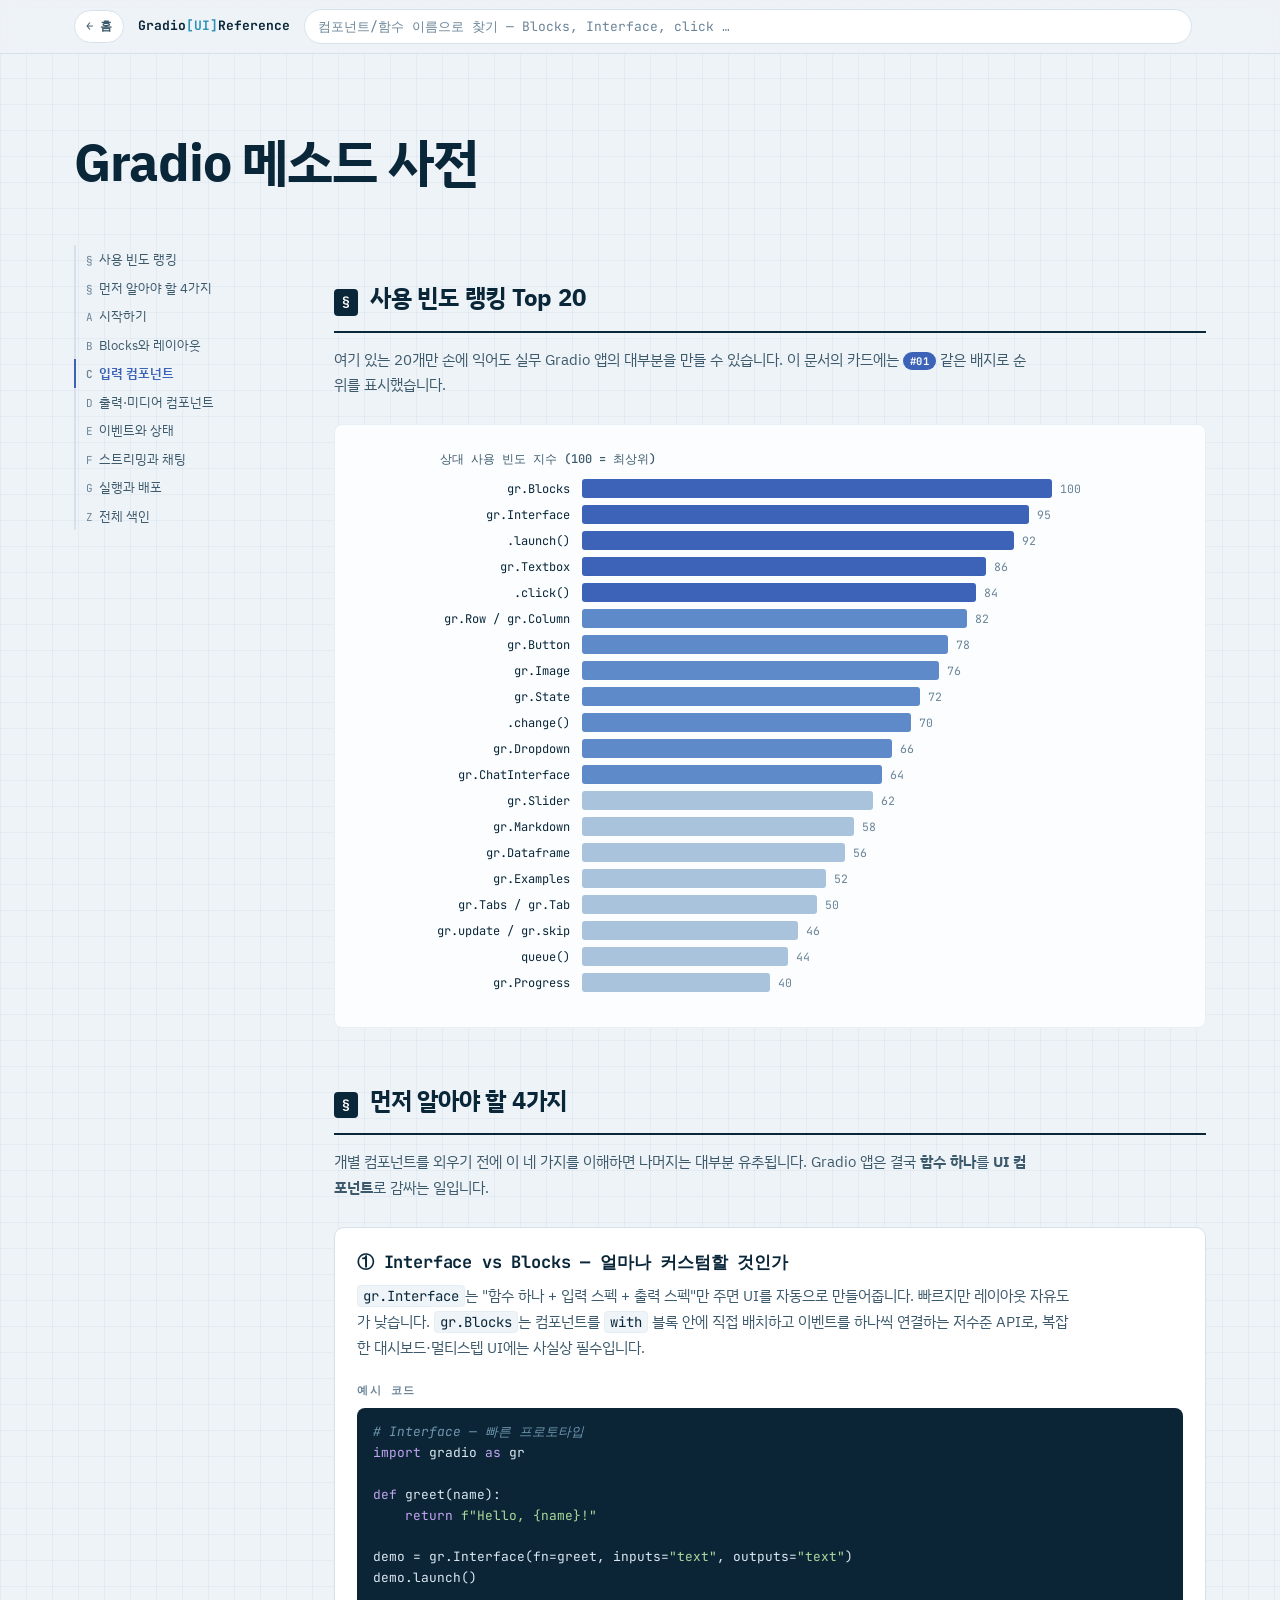
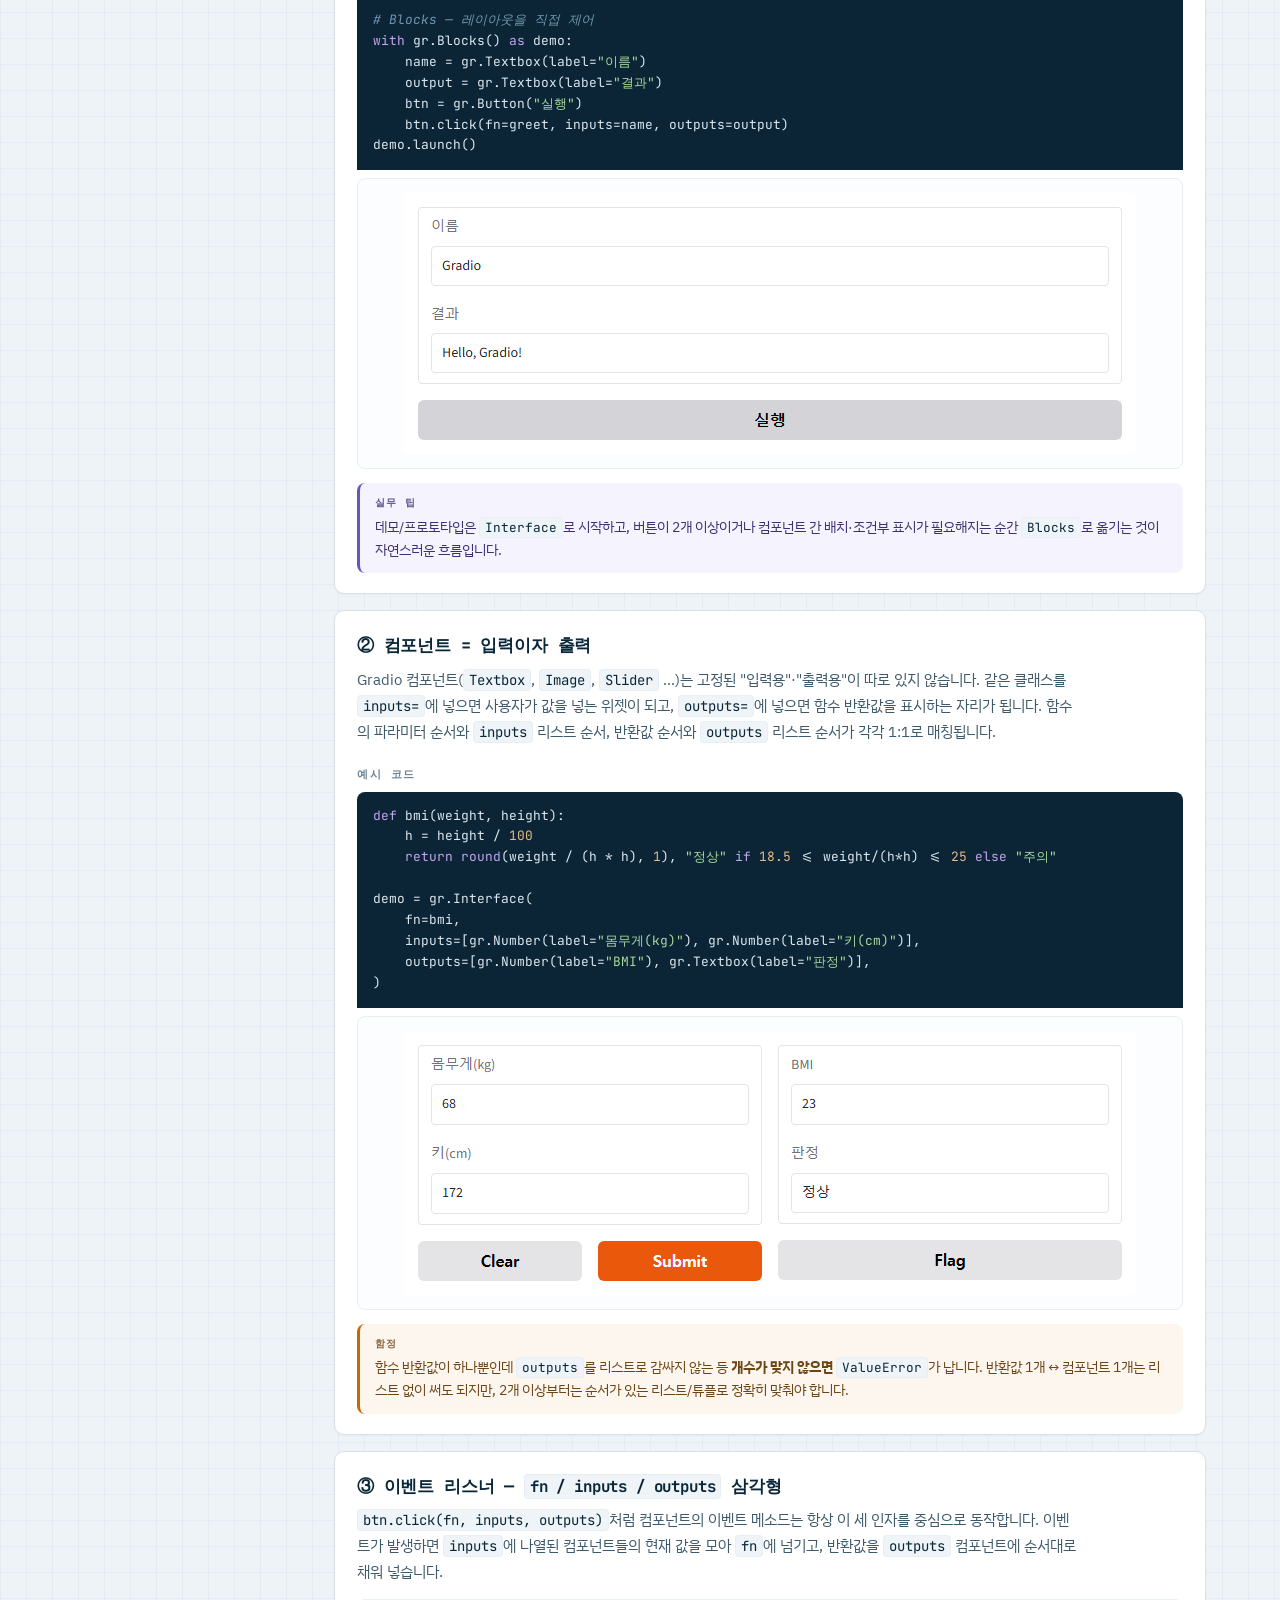
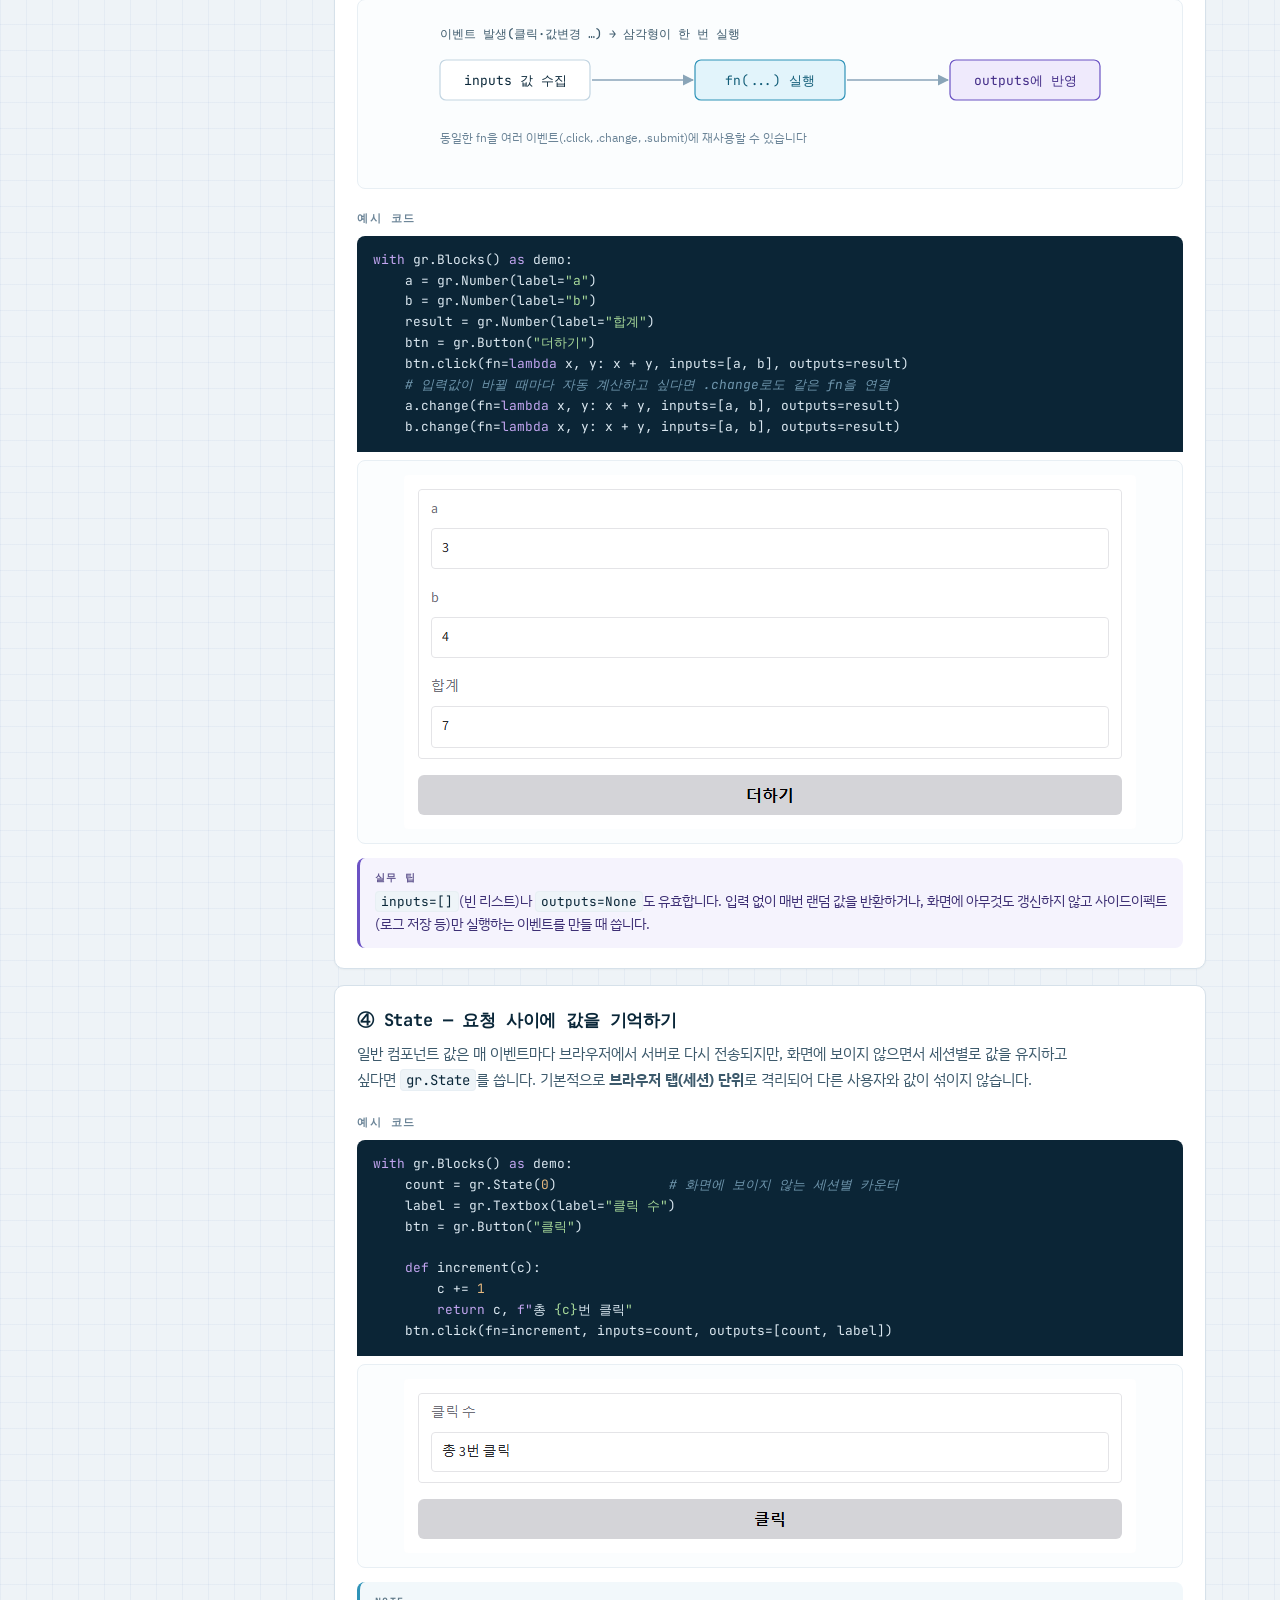
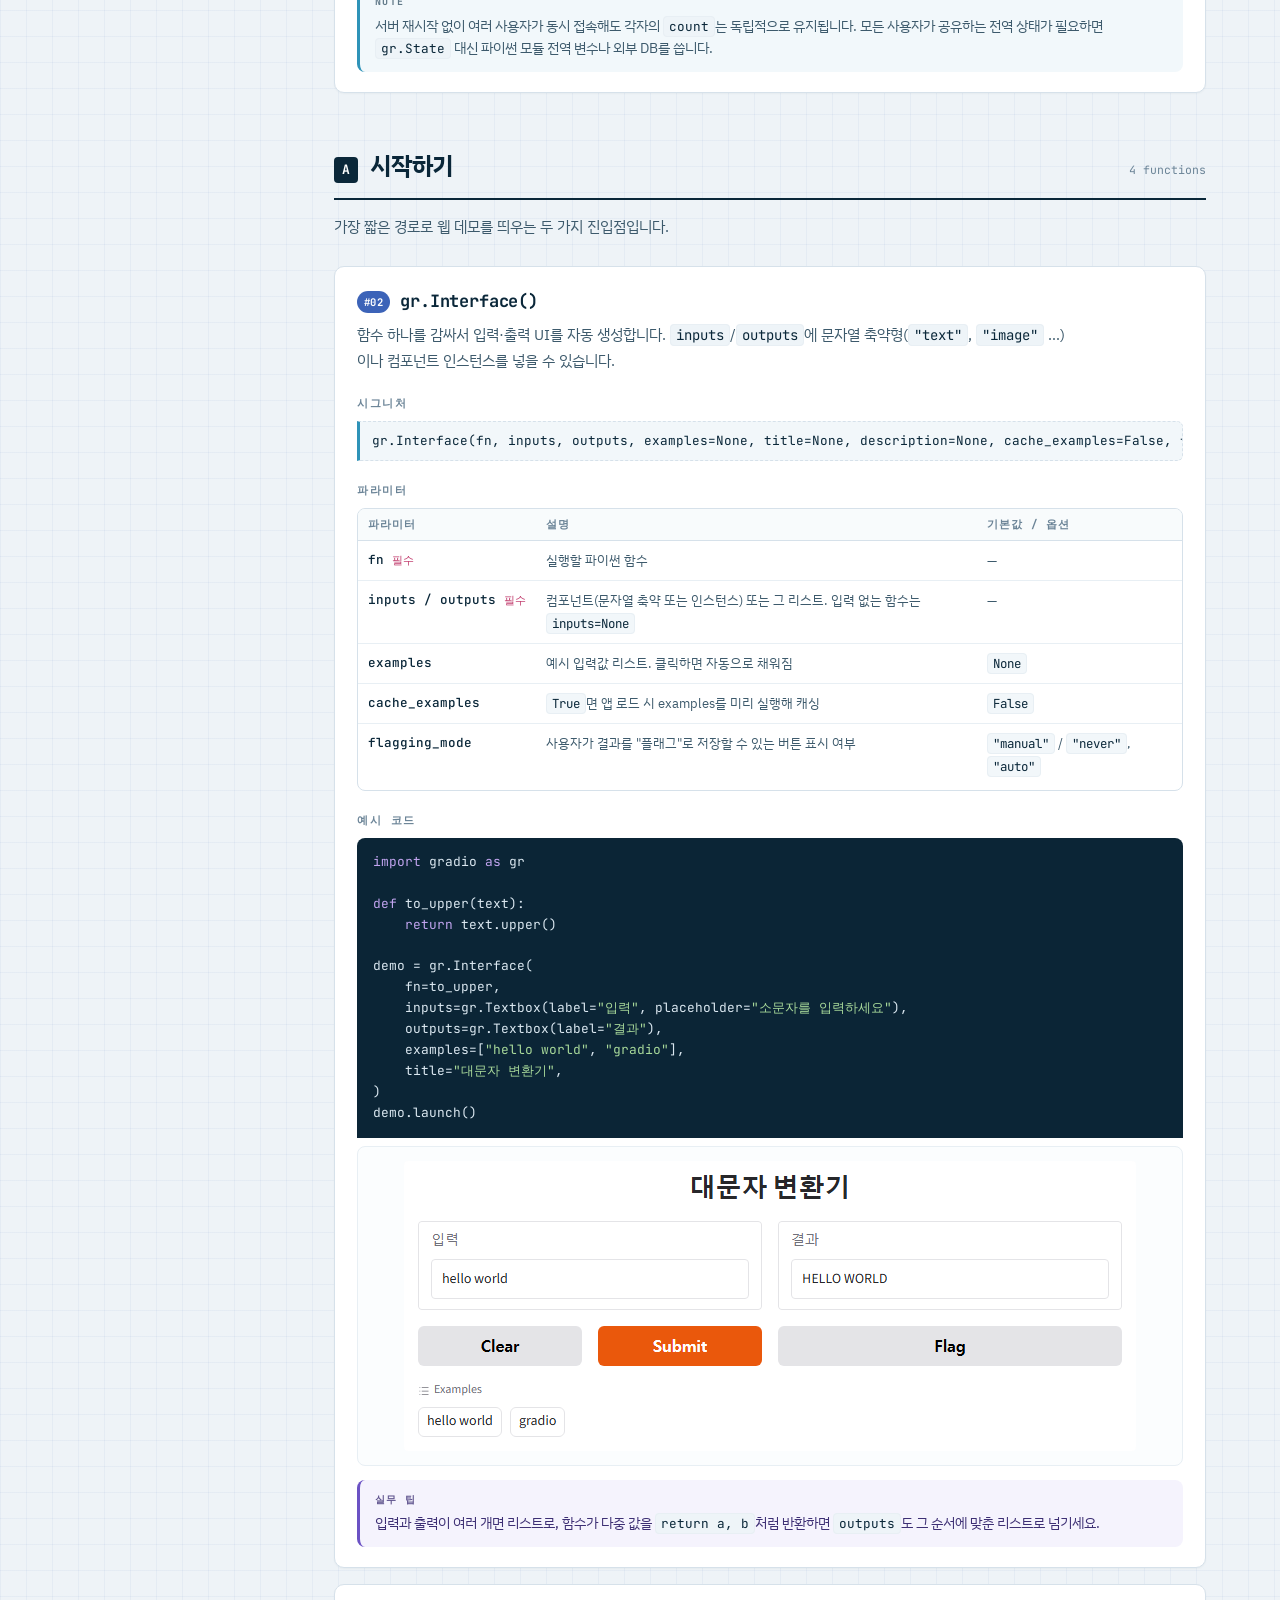
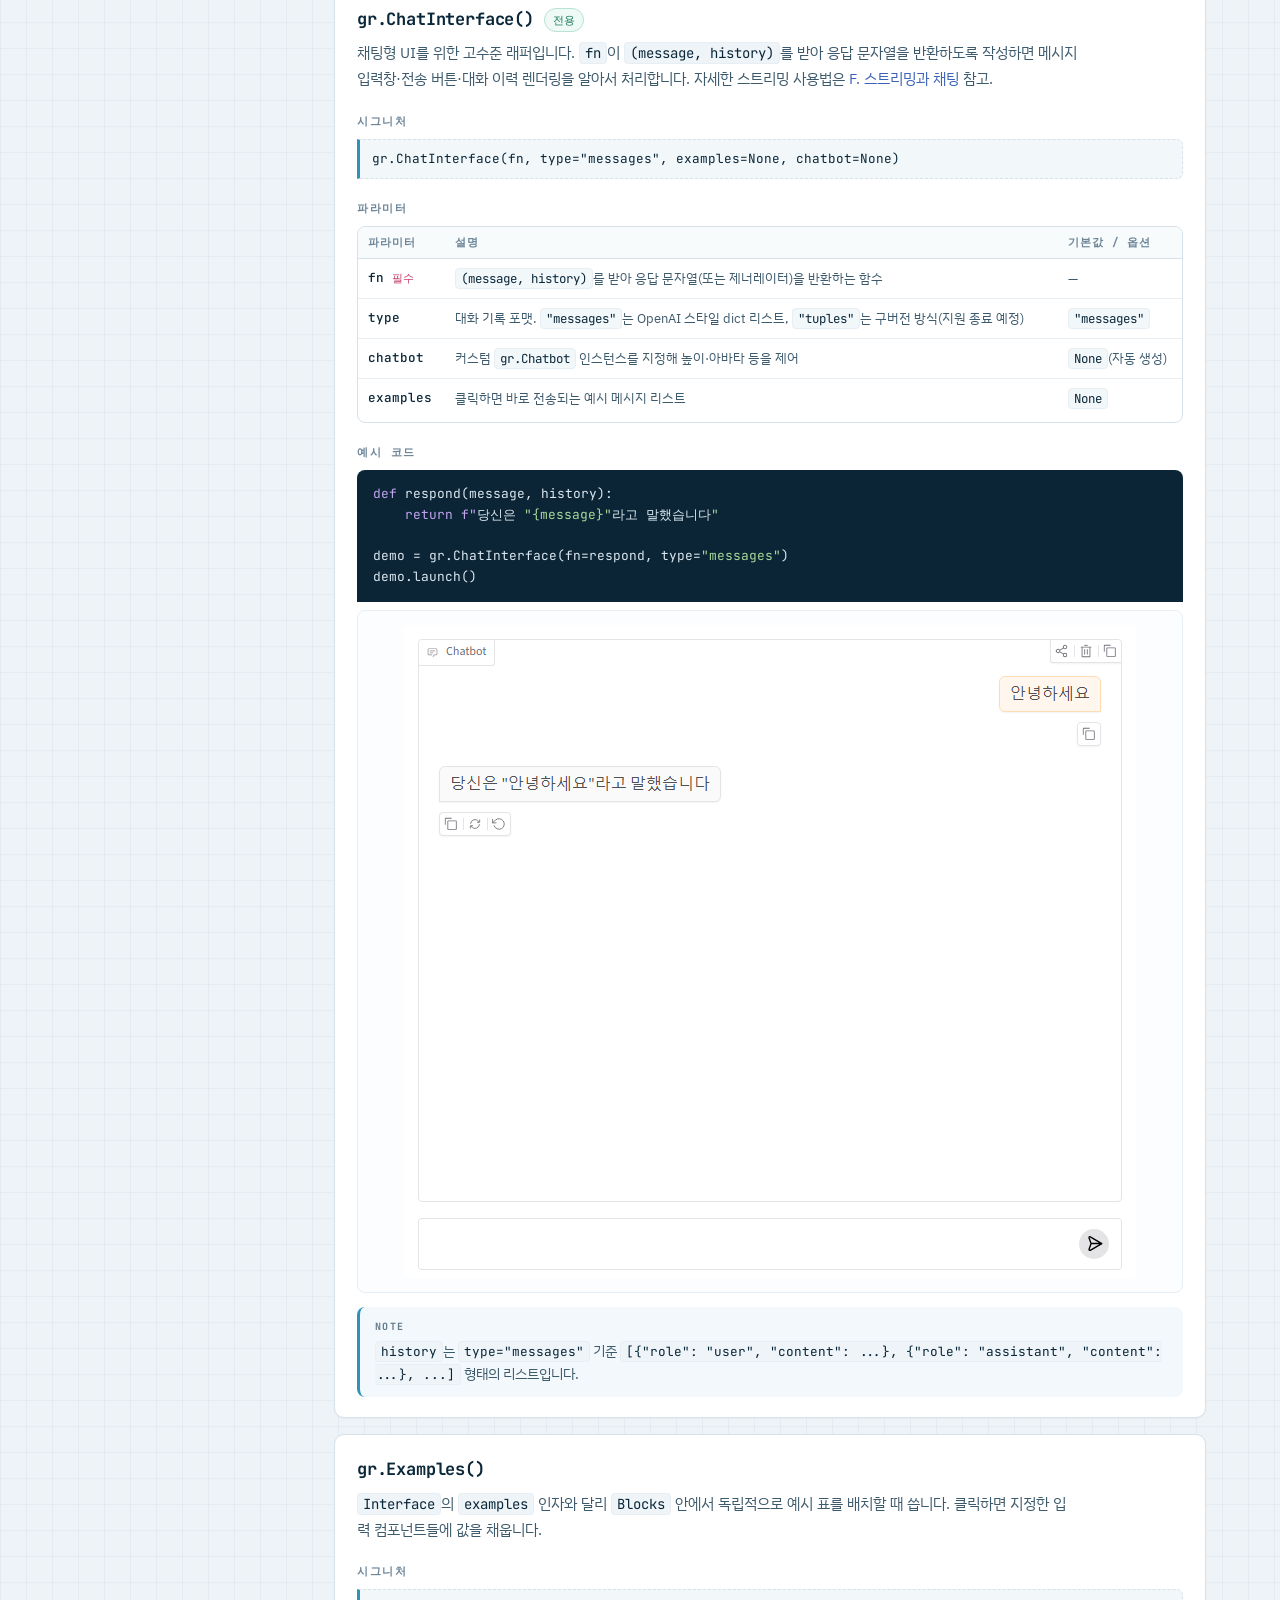
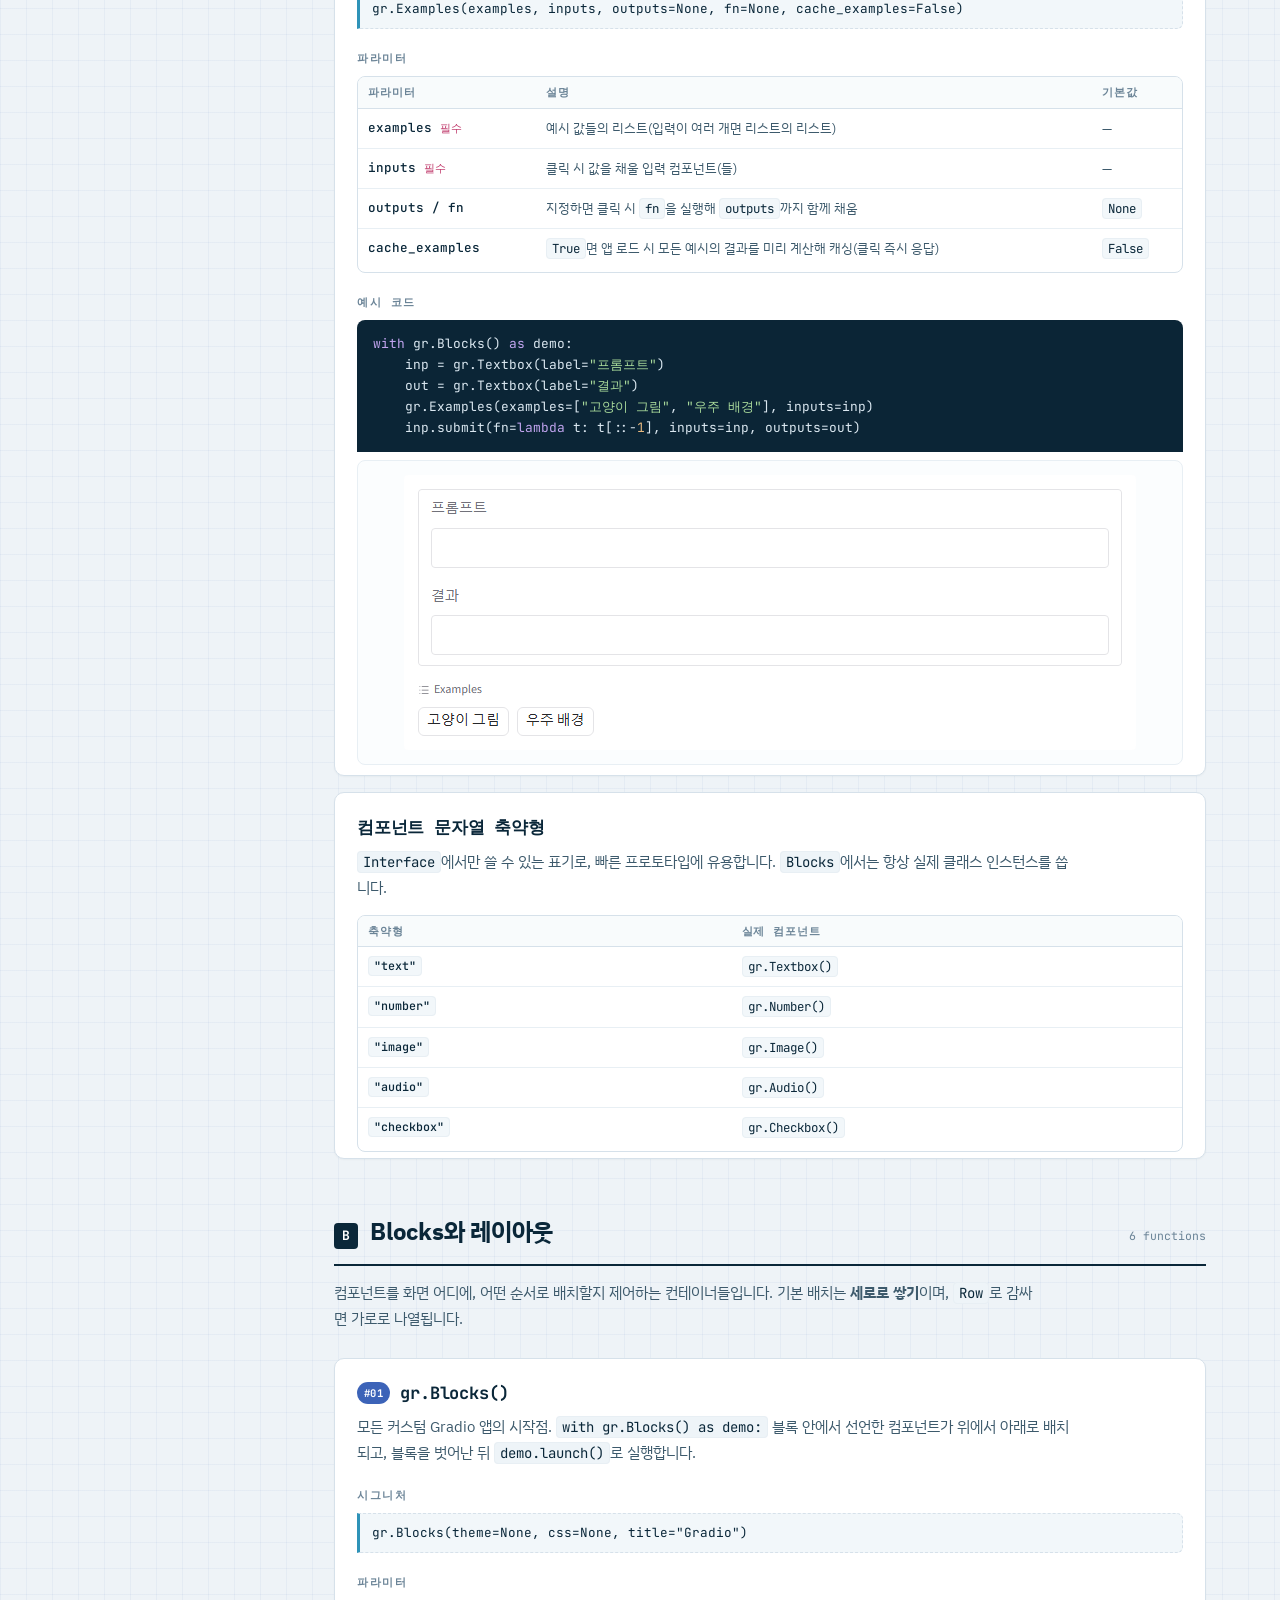
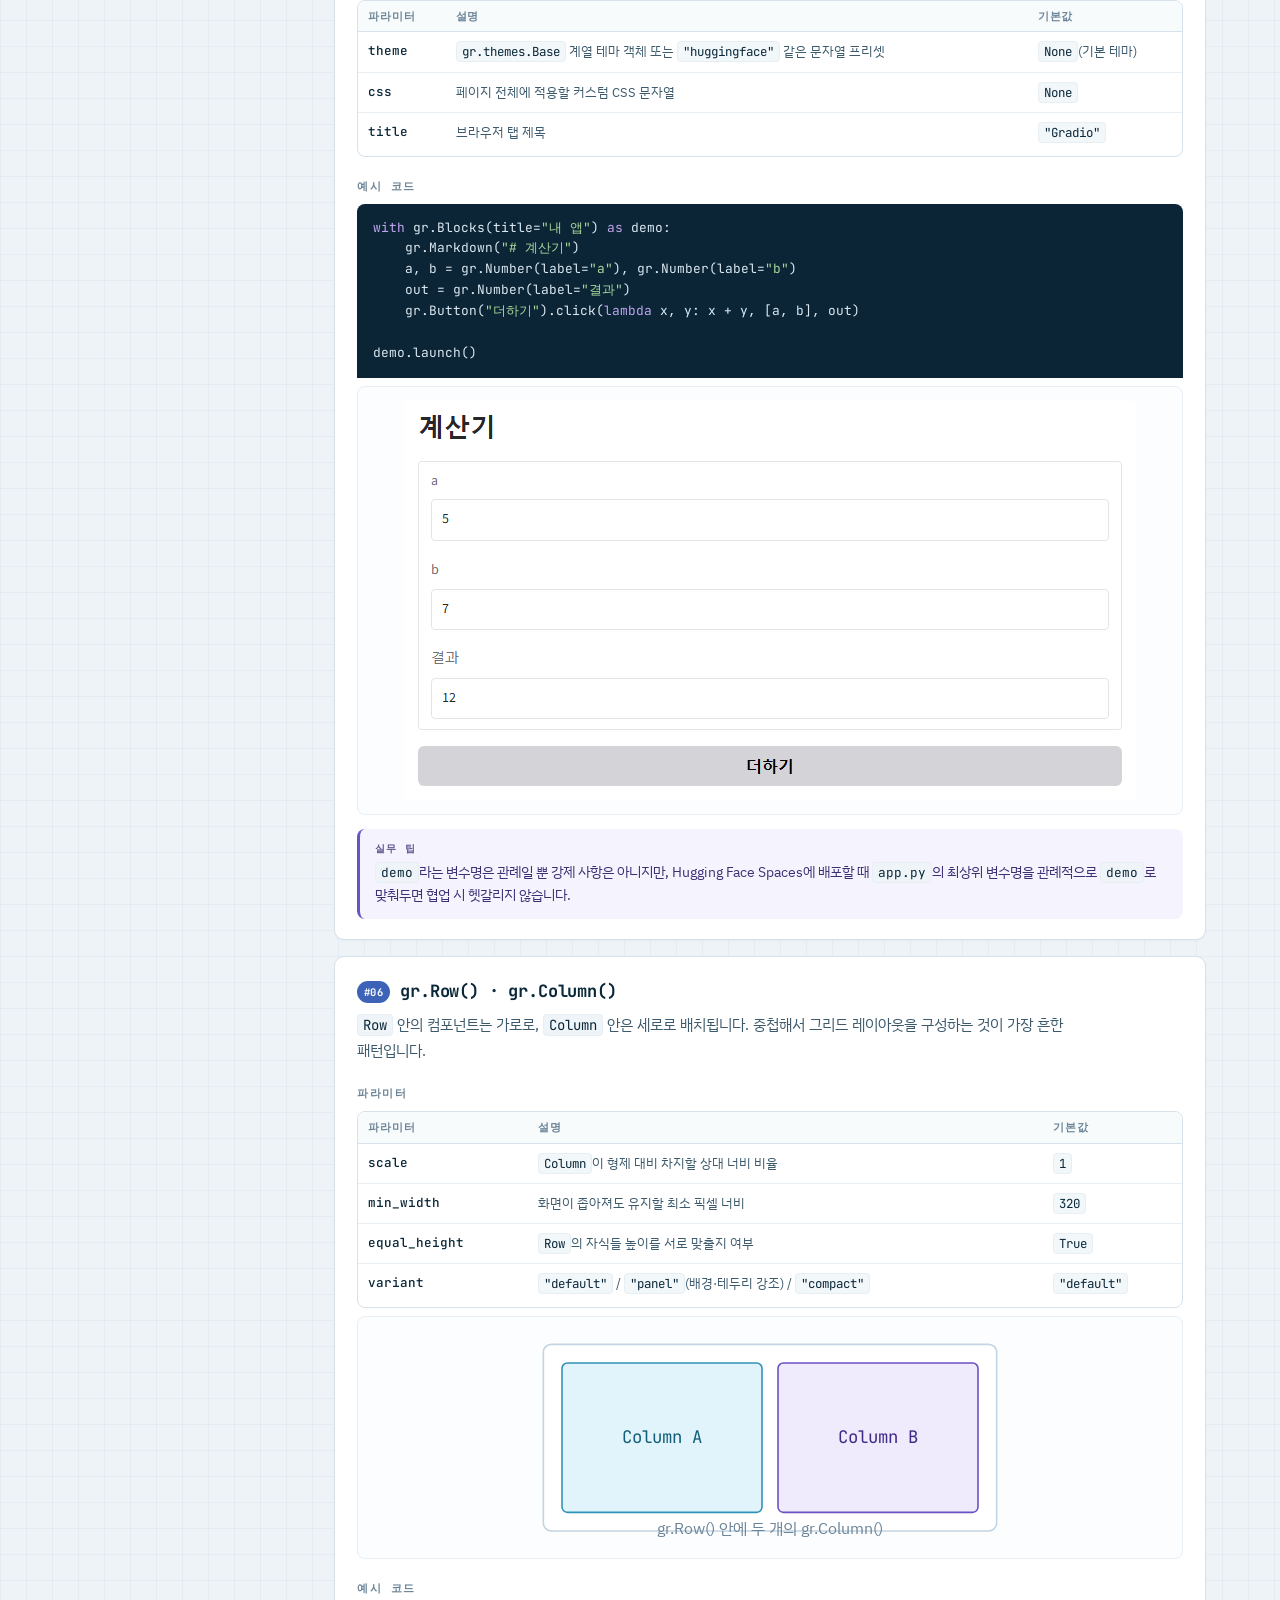
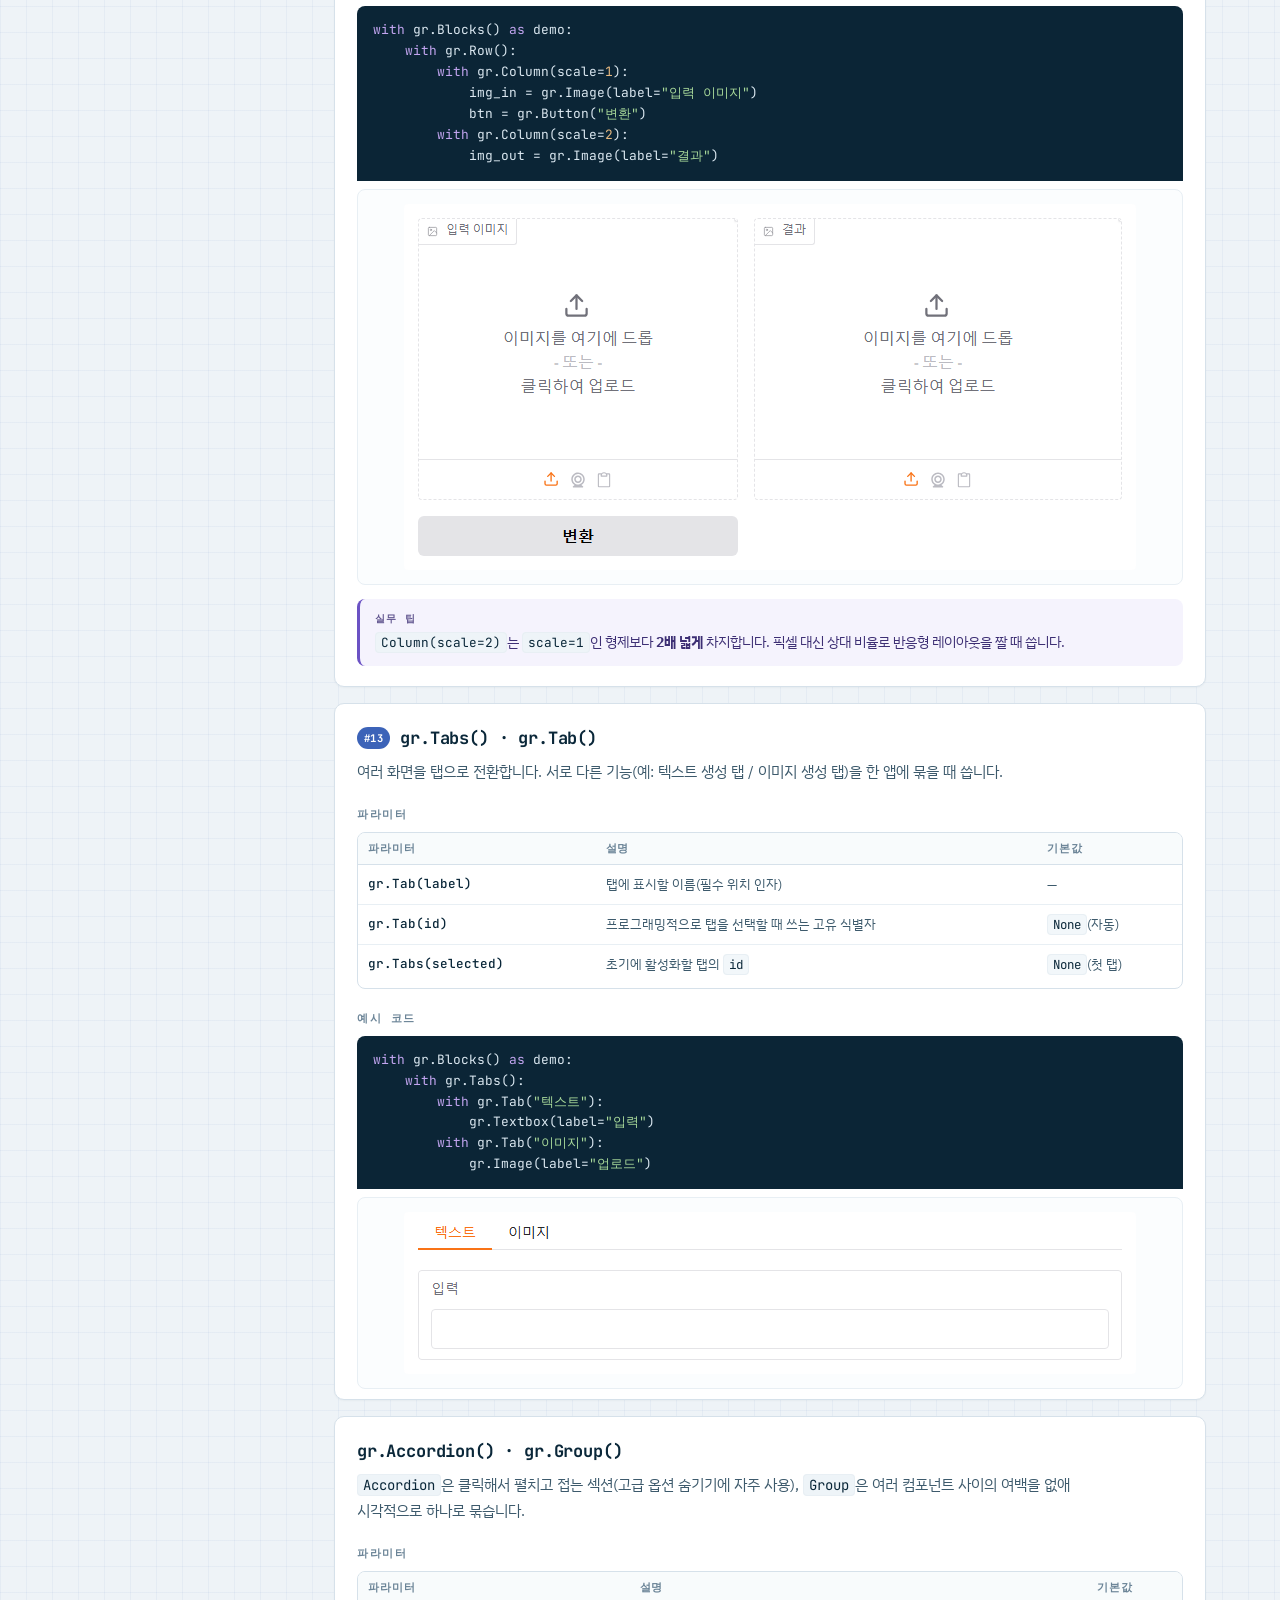
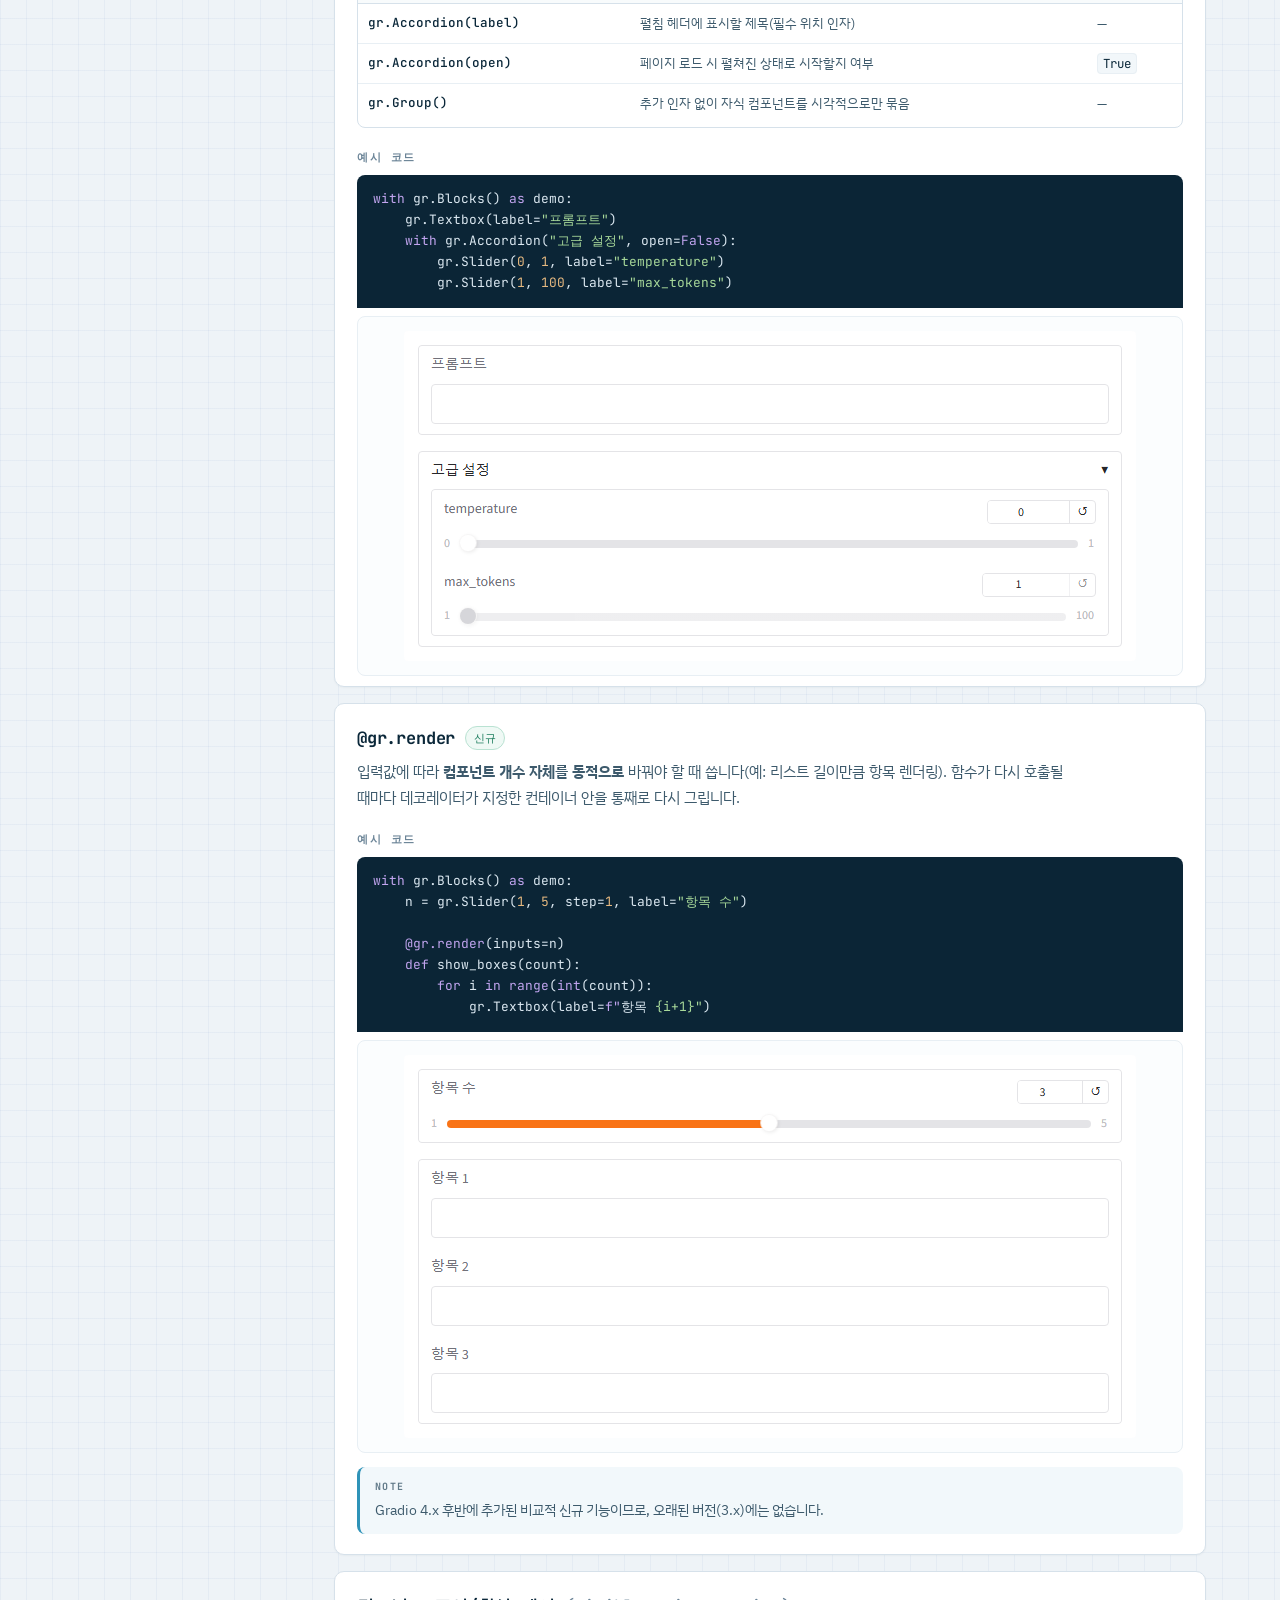
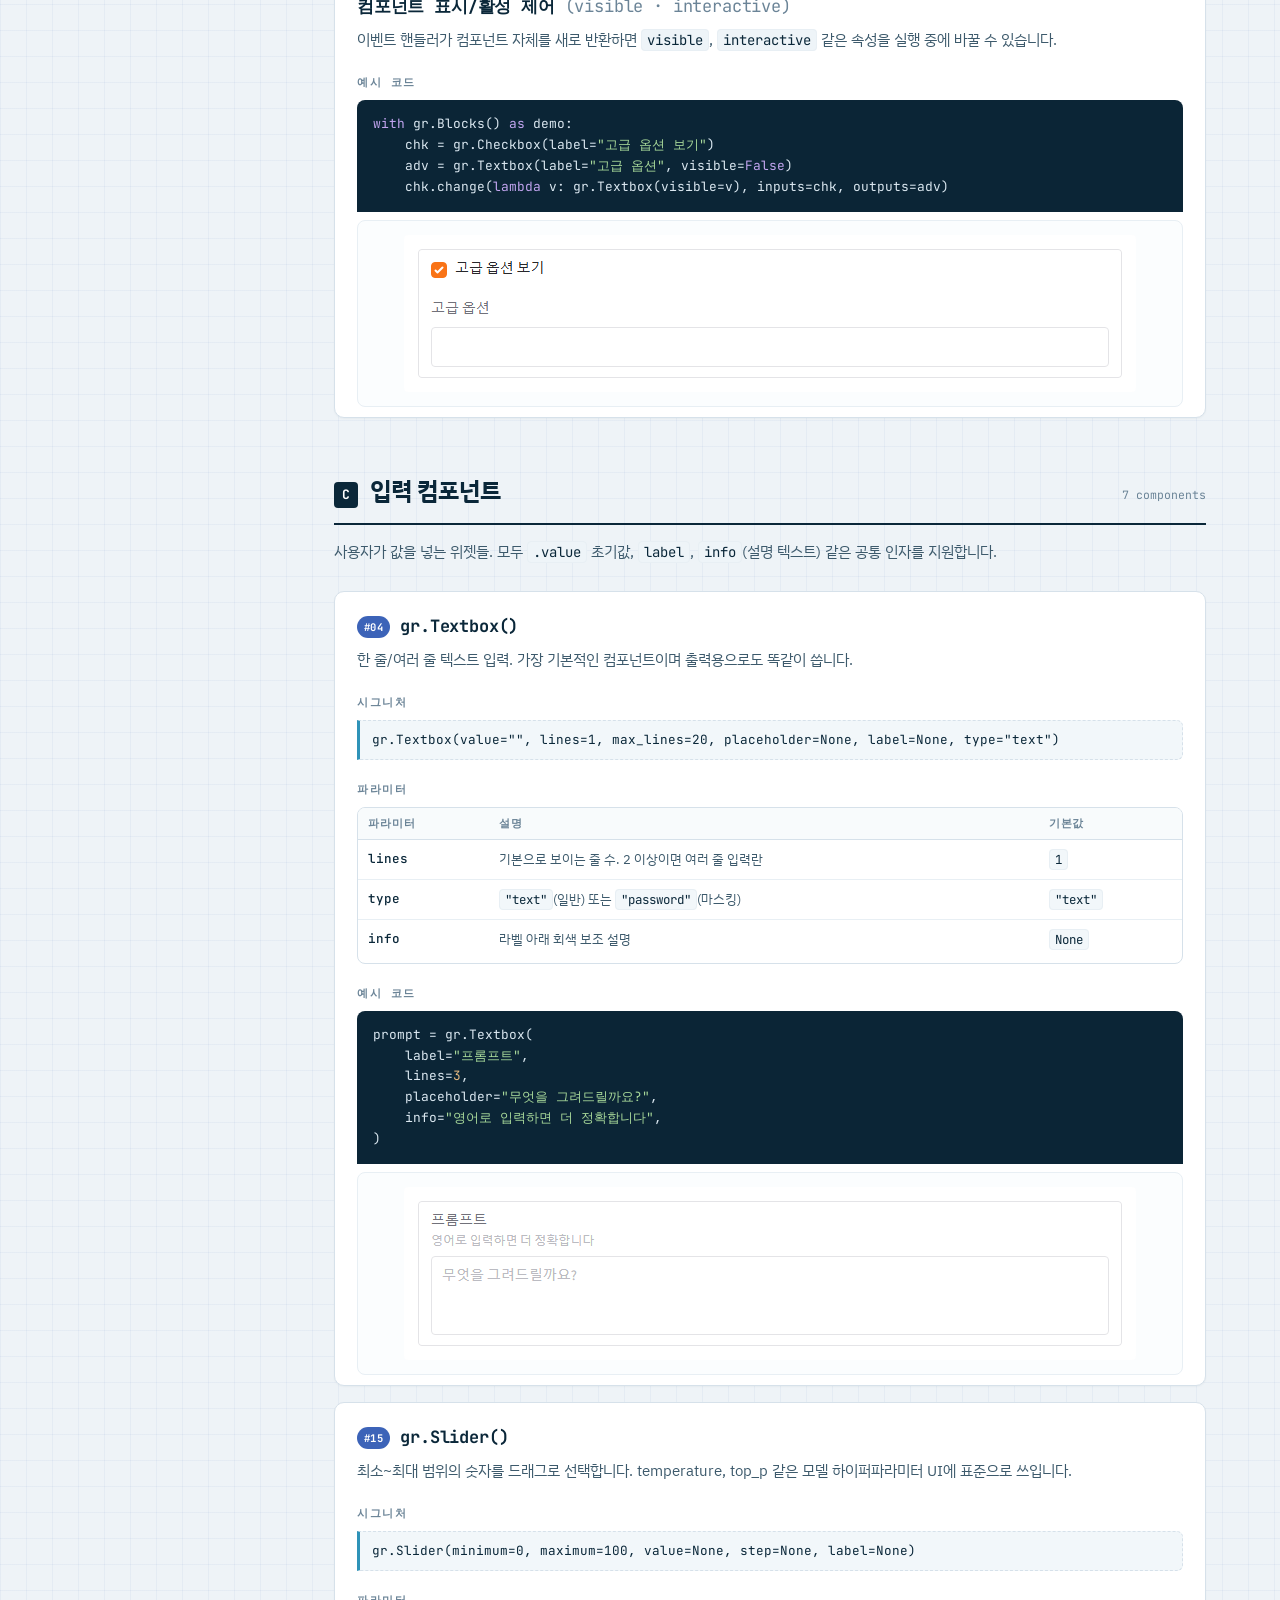
==== commit bbd57bd7: "Add parameter tables to Gradio components and split out gr.Gallery Add parameter reference tables to" ====
--- a/pages/gradio-reference.html
+++ b/pages/gradio-reference.html
@@ -173,6 +173,14 @@
     <p>채팅형 UI를 위한 고수준 래퍼입니다. <code>fn</code>이 <code>(message, history)</code>를 받아 응답 문자열을 반환하도록 작성하면 메시지 입력창·전송 버튼·대화 이력 렌더링을 알아서 처리합니다. 자세한 스트리밍 사용법은 <a href="#f">F. 스트리밍과 채팅</a> 참고.</p>
     <h4>시그니처</h4>
     <div class="sig">gr.ChatInterface(fn, type="messages", examples=None, chatbot=None)</div>
+    <h4>파라미터</h4>
+    <div class="tbl-wrap"><table>
+      <tr><th>파라미터</th><th>설명</th><th>기본값 / 옵션</th></tr>
+      <tr><td>fn <span class="req">필수</span></td><td><code>(message, history)</code>를 받아 응답 문자열(또는 제너레이터)을 반환하는 함수</td><td>—</td></tr>
+      <tr><td>type</td><td>대화 기록 포맷. <code>"messages"</code>는 OpenAI 스타일 dict 리스트, <code>"tuples"</code>는 구버전 방식(지원 종료 예정)</td><td><code>"messages"</code></td></tr>
+      <tr><td>chatbot</td><td>커스텀 <code>gr.Chatbot</code> 인스턴스를 지정해 높이·아바타 등을 제어</td><td><code>None</code>(자동 생성)</td></tr>
+      <tr><td>examples</td><td>클릭하면 바로 전송되는 예시 메시지 리스트</td><td><code>None</code></td></tr>
+    </table></div>
     <h4>예시 코드</h4>
     <pre class="has-out"><span class="k">def</span> respond(message, history):
     <span class="k">return</span> <span class="k">f"</span>당신은 <span class="s">"{message}"</span>라고 말했습니다<span class="s">"</span>
@@ -188,6 +196,14 @@
     <p><code>Interface</code>의 <code>examples</code> 인자와 달리 <code>Blocks</code> 안에서 독립적으로 예시 표를 배치할 때 씁니다. 클릭하면 지정한 입력 컴포넌트들에 값을 채웁니다.</p>
     <h4>시그니처</h4>
     <div class="sig">gr.Examples(examples, inputs, outputs=None, fn=None, cache_examples=False)</div>
+    <h4>파라미터</h4>
+    <div class="tbl-wrap"><table>
+      <tr><th>파라미터</th><th>설명</th><th>기본값</th></tr>
+      <tr><td>examples <span class="req">필수</span></td><td>예시 값들의 리스트(입력이 여러 개면 리스트의 리스트)</td><td>—</td></tr>
+      <tr><td>inputs <span class="req">필수</span></td><td>클릭 시 값을 채울 입력 컴포넌트(들)</td><td>—</td></tr>
+      <tr><td>outputs / fn</td><td>지정하면 클릭 시 <code>fn</code>을 실행해 <code>outputs</code>까지 함께 채움</td><td><code>None</code></td></tr>
+      <tr><td>cache_examples</td><td><code>True</code>면 앱 로드 시 모든 예시의 결과를 미리 계산해 캐싱(클릭 즉시 응답)</td><td><code>False</code></td></tr>
+    </table></div>
     <h4>예시 코드</h4>
     <pre class="has-out"><span class="k">with</span> gr.Blocks() <span class="k">as</span> demo:
     inp = gr.Textbox(label=<span class="s">"프롬프트"</span>)
@@ -221,6 +237,13 @@
     <p>모든 커스텀 Gradio 앱의 시작점. <code>with gr.Blocks() as demo:</code> 블록 안에서 선언한 컴포넌트가 위에서 아래로 배치되고, 블록을 벗어난 뒤 <code>demo.launch()</code>로 실행합니다.</p>
     <h4>시그니처</h4>
     <div class="sig">gr.Blocks(theme=None, css=None, title="Gradio")</div>
+    <h4>파라미터</h4>
+    <div class="tbl-wrap"><table>
+      <tr><th>파라미터</th><th>설명</th><th>기본값</th></tr>
+      <tr><td>theme</td><td><code>gr.themes.Base</code> 계열 테마 객체 또는 <code>"huggingface"</code> 같은 문자열 프리셋</td><td><code>None</code>(기본 테마)</td></tr>
+      <tr><td>css</td><td>페이지 전체에 적용할 커스텀 CSS 문자열</td><td><code>None</code></td></tr>
+      <tr><td>title</td><td>브라우저 탭 제목</td><td><code>"Gradio"</code></td></tr>
+    </table></div>
     <h4>예시 코드</h4>
     <pre class="has-out"><span class="k">with</span> gr.Blocks(title=<span class="s">"내 앱"</span>) <span class="k">as</span> demo:
     gr.Markdown(<span class="s">"# 계산기"</span>)
@@ -236,6 +259,14 @@
   <div class="fn" data-key="gr.Row gr.Column 레이아웃 가로 세로">
     <div class="fn-h"><span class="rank">#06</span><h3>gr.Row() · gr.Column()</h3></div>
     <p><code>Row</code> 안의 컴포넌트는 가로로, <code>Column</code> 안은 세로로 배치됩니다. 중첩해서 그리드 레이아웃을 구성하는 것이 가장 흔한 패턴입니다.</p>
+    <h4>파라미터</h4>
+    <div class="tbl-wrap"><table>
+      <tr><th>파라미터</th><th>설명</th><th>기본값</th></tr>
+      <tr><td>scale</td><td><code>Column</code>이 형제 대비 차지할 상대 너비 비율</td><td><code>1</code></td></tr>
+      <tr><td>min_width</td><td>화면이 좁아져도 유지할 최소 픽셀 너비</td><td><code>320</code></td></tr>
+      <tr><td>equal_height</td><td><code>Row</code>의 자식들 높이를 서로 맞출지 여부</td><td><code>True</code></td></tr>
+      <tr><td>variant</td><td><code>"default"</code> / <code>"panel"</code>(배경·테두리 강조) / <code>"compact"</code></td><td><code>"default"</code></td></tr>
+    </table></div>
     <div class="viz"><svg viewBox="0 0 360 160" style="max-width:360px" xmlns="http://www.w3.org/2000/svg" role="img"><rect class="c c-base" x="10" y="10" width="340" height="140" rx="6"/><rect class="c c-acc" x="24" y="24" width="150" height="112" rx="4"/><text class="ct ct-acc" x="99" y="84">Column A</text><rect class="c c-acc2" x="186" y="24" width="150" height="112" rx="4"/><text class="ct ct-acc2" x="261" y="84">Column B</text><text class="gd" x="180" y="152" text-anchor="middle">gr.Row() 안에 두 개의 gr.Column()</text></svg></div>
     <h4>예시 코드</h4>
     <pre class="has-out"><span class="k">with</span> gr.Blocks() <span class="k">as</span> demo:
@@ -252,6 +283,13 @@
   <div class="fn" data-key="gr.Tabs gr.Tab 탭">
     <div class="fn-h"><span class="rank">#13</span><h3>gr.Tabs() · gr.Tab()</h3></div>
     <p>여러 화면을 탭으로 전환합니다. 서로 다른 기능(예: 텍스트 생성 탭 / 이미지 생성 탭)을 한 앱에 묶을 때 씁니다.</p>
+    <h4>파라미터</h4>
+    <div class="tbl-wrap"><table>
+      <tr><th>파라미터</th><th>설명</th><th>기본값</th></tr>
+      <tr><td>gr.Tab(label)</td><td>탭에 표시할 이름(필수 위치 인자)</td><td>—</td></tr>
+      <tr><td>gr.Tab(id)</td><td>프로그래밍적으로 탭을 선택할 때 쓰는 고유 식별자</td><td><code>None</code>(자동)</td></tr>
+      <tr><td>gr.Tabs(selected)</td><td>초기에 활성화할 탭의 <code>id</code></td><td><code>None</code>(첫 탭)</td></tr>
+    </table></div>
     <h4>예시 코드</h4>
     <pre class="has-out"><span class="k">with</span> gr.Blocks() <span class="k">as</span> demo:
     <span class="k">with</span> gr.Tabs():
@@ -265,6 +303,13 @@
   <div class="fn" data-key="gr.Accordion gr.Group 접기 그룹">
     <div class="fn-h"><h3>gr.Accordion() · gr.Group()</h3></div>
     <p><code>Accordion</code>은 클릭해서 펼치고 접는 섹션(고급 옵션 숨기기에 자주 사용), <code>Group</code>은 여러 컴포넌트 사이의 여백을 없애 시각적으로 하나로 묶습니다.</p>
+    <h4>파라미터</h4>
+    <div class="tbl-wrap"><table>
+      <tr><th>파라미터</th><th>설명</th><th>기본값</th></tr>
+      <tr><td>gr.Accordion(label)</td><td>펼침 헤더에 표시할 제목(필수 위치 인자)</td><td>—</td></tr>
+      <tr><td>gr.Accordion(open)</td><td>페이지 로드 시 펼쳐진 상태로 시작할지 여부</td><td><code>True</code></td></tr>
+      <tr><td>gr.Group()</td><td>추가 인자 없이 자식 컴포넌트를 시각적으로만 묶음</td><td>—</td></tr>
+    </table></div>
     <h4>예시 코드</h4>
     <pre class="has-out"><span class="k">with</span> gr.Blocks() <span class="k">as</span> demo:
     gr.Textbox(label=<span class="s">"프롬프트"</span>)
@@ -333,6 +378,14 @@
     <p>최소~최대 범위의 숫자를 드래그로 선택합니다. temperature, top_p 같은 모델 하이퍼파라미터 UI에 표준으로 쓰입니다.</p>
     <h4>시그니처</h4>
     <div class="sig">gr.Slider(minimum=0, maximum=100, value=None, step=None, label=None)</div>
+    <h4>파라미터</h4>
+    <div class="tbl-wrap"><table>
+      <tr><th>파라미터</th><th>설명</th><th>기본값</th></tr>
+      <tr><td>minimum / maximum</td><td>선택 가능한 값의 범위</td><td><code>0</code> / <code>100</code></td></tr>
+      <tr><td>step</td><td>드래그·화살표 클릭 시 증감 단위. 생략 시 정수 범위는 1</td><td><code>None</code></td></tr>
+      <tr><td>value</td><td>초기값</td><td><code>None</code>(<code>minimum</code>)</td></tr>
+      <tr><td>randomize</td><td><code>True</code>면 페이지 로드마다 범위 내 무작위 초기값</td><td><code>False</code></td></tr>
+    </table></div>
     <h4>예시 코드</h4>
     <pre class="has-out">temp = gr.Slider(<span class="n">0</span>, <span class="n">2</span>, value=<span class="n">0.7</span>, step=<span class="n">0.1</span>, label=<span class="s">"temperature"</span>)</pre>
     <div class="viz" style="text-align:center"><img src="[data-uri]" alt="temperature 값 0.7을 가리키는 gr.Slider 화면"></div>
@@ -342,6 +395,15 @@
   <div class="fn" data-key="gr.Number 숫자 입력">
     <div class="fn-h"><h3>gr.Number()</h3></div>
     <p>화살표 증감 버튼이 붙은 숫자 입력란입니다.</p>
+    <h4>시그니처</h4>
+    <div class="sig">gr.Number(value=None, minimum=None, maximum=None, precision=None, label=None)</div>
+    <h4>파라미터</h4>
+    <div class="tbl-wrap"><table>
+      <tr><th>파라미터</th><th>설명</th><th>기본값</th></tr>
+      <tr><td>minimum / maximum</td><td>허용 범위. 벗어난 값을 입력하면 UI에서 경고 표시</td><td><code>None</code>(제한 없음)</td></tr>
+      <tr><td>precision</td><td>소수점 자릿수. <code>0</code>이면 정수만 허용</td><td><code>None</code>(제한 없음)</td></tr>
+      <tr><td>step</td><td>증감 버튼 클릭 시 단위</td><td><code>1</code></td></tr>
+    </table></div>
     <h4>예시 코드</h4>
     <pre class="has-out">age = gr.Number(label=<span class="s">"나이"</span>, minimum=<span class="n">0</span>, maximum=<span class="n">120</span>, precision=<span class="n">0</span>)</pre>
     <div class="viz" style="text-align:center"><img src="[data-uri]" alt="화살표 증감 버튼이 있는 나이 입력 gr.Number 화면"></div>
@@ -352,6 +414,14 @@
     <p>목록에서 하나(또는 <code>multiselect=True</code>로 여러 개)를 선택합니다.</p>
     <h4>시그니처</h4>
     <div class="sig">gr.Dropdown(choices=None, value=None, multiselect=False, allow_custom_value=False)</div>
+    <h4>파라미터</h4>
+    <div class="tbl-wrap"><table>
+      <tr><th>파라미터</th><th>설명</th><th>기본값</th></tr>
+      <tr><td>choices</td><td>선택 가능한 문자열(또는 (표시라벨, 값) 튜플) 리스트</td><td><code>None</code></td></tr>
+      <tr><td>multiselect</td><td><code>True</code>면 여러 항목을 동시에 선택(값이 리스트로 전달됨)</td><td><code>False</code></td></tr>
+      <tr><td>allow_custom_value</td><td><code>True</code>면 목록에 없는 값도 직접 입력 가능</td><td><code>False</code></td></tr>
+      <tr><td>filterable</td><td>입력하면서 목록을 검색·필터링할 수 있는지 여부</td><td><code>True</code></td></tr>
+    </table></div>
     <h4>예시 코드</h4>
     <pre class="has-out">model = gr.Dropdown(
     choices=[<span class="s">"gpt-4"</span>, <span class="s">"claude"</span>, <span class="s">"gemini"</span>],
@@ -364,6 +434,14 @@
   <div class="fn" data-key="gr.Checkbox gr.CheckboxGroup gr.Radio 선택">
     <div class="fn-h"><h3>gr.Checkbox() · gr.CheckboxGroup() · gr.Radio()</h3></div>
     <p>불리언 하나는 <code>Checkbox</code>, 여러 항목 중 다중 선택은 <code>CheckboxGroup</code>, 여러 항목 중 단일 선택은 <code>Radio</code>를 씁니다.</p>
+    <h4>파라미터</h4>
+    <div class="tbl-wrap"><table>
+      <tr><th>파라미터</th><th>설명</th><th>기본값</th></tr>
+      <tr><td>gr.Checkbox(value)</td><td>초기 체크 여부</td><td><code>False</code></td></tr>
+      <tr><td>choices</td><td>선택지 문자열 리스트(<code>CheckboxGroup</code> · <code>Radio</code> 공통)</td><td><code>None</code></td></tr>
+      <tr><td>value</td><td><code>CheckboxGroup</code>은 리스트, <code>Radio</code>는 단일 값으로 초기 선택 지정</td><td><code>None</code></td></tr>
+      <tr><td>type</td><td><code>"value"</code>(선택지 문자열 그대로) 또는 <code>"index"</code>(선택된 인덱스)</td><td><code>"value"</code></td></tr>
+    </table></div>
     <h4>예시 코드</h4>
     <pre class="has-out">agree = gr.Checkbox(label=<span class="s">"이용약관 동의"</span>)
 langs = gr.CheckboxGroup(choices=[<span class="s">"한국어"</span>, <span class="s">"영어"</span>, <span class="s">"일본어"</span>], label=<span class="s">"지원 언어"</span>)
@@ -374,6 +452,15 @@
   <div class="fn" data-key="gr.File 파일 업로드">
     <div class="fn-h"><h3>gr.File()</h3></div>
     <p>파일을 업로드하면 서버 측 임시 경로(문자열) 또는 <code>type="binary"</code>일 때 바이트를 함수에 전달합니다.</p>
+    <h4>시그니처</h4>
+    <div class="sig">gr.File(file_count="single", file_types=None, type="filepath")</div>
+    <h4>파라미터</h4>
+    <div class="tbl-wrap"><table>
+      <tr><th>파라미터</th><th>설명</th><th>기본값</th></tr>
+      <tr><td>file_count</td><td><code>"single"</code> / <code>"multiple"</code>(리스트로 전달) / <code>"directory"</code></td><td><code>"single"</code></td></tr>
+      <tr><td>file_types</td><td>허용 확장자 리스트, 예: <code>[".csv", ".txt"]</code></td><td><code>None</code>(모두 허용)</td></tr>
+      <tr><td>type</td><td><code>"filepath"</code>(경로 문자열) 또는 <code>"binary"</code>(bytes)</td><td><code>"filepath"</code></td></tr>
+    </table></div>
     <h4>예시 코드</h4>
     <pre class="has-out"><span class="k">def</span> read_lines(file_path):
     <span class="k">with</span> <span class="k">open</span>(file_path) <span class="k">as</span> f:
@@ -388,6 +475,14 @@
     <p>업로드·드래그·<code>sources=["webcam"]</code>이면 웹캠 촬영까지 지원합니다. 함수에는 기본적으로 <code>numpy.ndarray</code>(RGB)로 전달됩니다.</p>
     <h4>시그니처</h4>
     <div class="sig">gr.Image(type="numpy", sources=["upload", "webcam", "clipboard"])</div>
+    <h4>파라미터</h4>
+    <div class="tbl-wrap"><table>
+      <tr><th>파라미터</th><th>설명</th><th>기본값 / 옵션</th></tr>
+      <tr><td>type</td><td>함수에 전달될 형식. <code>"numpy"</code> / <code>"pil"</code>, <code>"filepath"</code></td><td><code>"numpy"</code></td></tr>
+      <tr><td>sources</td><td>허용할 입력 경로. <code>"upload"</code> / <code>"webcam"</code>, <code>"clipboard"</code>의 리스트</td><td>모두 허용</td></tr>
+      <tr><td>image_mode</td><td>Pillow 색상 모드, 예: <code>"RGB"</code>, <code>"L"</code>(흑백)</td><td><code>"RGB"</code></td></tr>
+      <tr><td>mirror_webcam</td><td>웹캠 미리보기를 좌우 반전할지 여부</td><td><code>True</code></td></tr>
+    </table></div>
     <h4>예시 코드</h4>
     <pre class="has-out"><span class="k">import</span> numpy <span class="k">as</span> np
 
@@ -402,21 +497,60 @@
 
 <!-- ============ D. 출력·미디어 컴포넌트 ============ -->
 <section id="d">
-  <div class="sec-h"><span class="key">D</span><h2>출력·미디어 컴포넌트</h2><span class="cnt">7 components</span></div>
+  <div class="sec-h"><span class="key">D</span><h2>출력·미디어 컴포넌트</h2><span class="cnt">8 components</span></div>
   <p class="sec-note">결과를 보여주는 데 특화된 컴포넌트들. 대부분 입력으로도 재사용 가능하지만 실무에서는 출력 자리에 훨씬 자주 쓰입니다.</p>
 
   <div class="fn" data-key="gr.Markdown gr.HTML 텍스트 서식">
     <div class="fn-h"><span class="rank">#14</span><h3>gr.Markdown() · gr.HTML()</h3></div>
     <p>정적 설명 텍스트나 함수가 생성한 서식 있는 결과(제목, 표, 링크 등)를 보여줍니다. <code>Markdown</code>은 마크다운 문법을, <code>HTML</code>은 원시 HTML을 그대로 렌더링합니다.</p>
+    <h4>파라미터</h4>
+    <div class="tbl-wrap"><table>
+      <tr><th>파라미터</th><th>설명</th><th>기본값</th></tr>
+      <tr><td>value</td><td>렌더링할 마크다운/HTML 문자열(첫 위치 인자)</td><td><code>""</code></td></tr>
+      <tr><td>gr.Markdown(latex_delimiters)</td><td>LaTeX 수식 구분자 커스터마이즈</td><td>기본 <code>$...$</code> 지원</td></tr>
+      <tr><td>container</td><td>배경·테두리가 있는 카드 형태로 감쌀지 여부</td><td><code>False</code></td></tr>
+    </table></div>
     <h4>예시 코드</h4>
     <pre class="has-out">gr.Markdown(<span class="s">"## 결과 요약\n- 정확도: **92%**\n- 소요 시간: 1.2초"</span>)</pre>
     <div class="viz" style="text-align:center"><img src="[data-uri]" alt="굵은 글씨와 목록이 렌더링된 gr.Markdown 결과 요약 화면"></div>
     <div class="warn"><code>gr.HTML()</code>에 사용자 입력을 그대로 넣으면 XSS 위험이 있습니다. 신뢰할 수 없는 문자열을 표시할 때는 <code>gr.Textbox</code>나 <code>gr.Markdown</code>(자동 이스케이프)을 우선 고려하세요.</div>
   </div>
 
-  <div class="fn" data-key="gr.Image 출력 gr.Gallery 갤러리">
-    <div class="fn-h"><h3>gr.Image() <span class="dim">(출력)</span> · gr.Gallery()</h3></div>
-    <p>단일 이미지는 <code>Image</code>, 여러 장을 그리드로 보여줄 때는 <code>Gallery</code>를 씁니다. 함수는 PIL Image, numpy 배열, 파일 경로 중 무엇을 반환해도 됩니다.</p>
+  <div class="fn" data-key="gr.Image 출력 이미지 표시">
+    <div class="fn-h"><h3>gr.Image() <span class="dim">(출력)</span></h3></div>
+    <p>함수가 반환한 이미지 하나를 보여줍니다. PIL Image, numpy 배열, 파일 경로 중 무엇을 반환해도 자동으로 인식합니다.</p>
+    <h4>시그니처</h4>
+    <div class="sig">gr.Image(type="numpy", format="webp", show_download_button=True)</div>
+    <h4>파라미터</h4>
+    <div class="tbl-wrap"><table>
+      <tr><th>파라미터</th><th>설명</th><th>기본값</th></tr>
+      <tr><td>type</td><td>함수 반환값을 해석할 형식. <code>"numpy"</code> / <code>"pil"</code>, <code>"filepath"</code></td><td><code>"numpy"</code></td></tr>
+      <tr><td>format</td><td>내부 저장 시 이미지 포맷(파일 경로 반환 시 무시)</td><td><code>"webp"</code></td></tr>
+      <tr><td>show_download_button</td><td>결과 이미지 다운로드 버튼 표시 여부</td><td><code>True</code></td></tr>
+    </table></div>
+    <h4>예시 코드</h4>
+    <pre class="has-out"><span class="k">import</span> numpy <span class="k">as</span> np
+
+<span class="k">def</span> to_grayscale_out(img: np.ndarray):
+    <span class="k">return</span> np.mean(img, axis=<span class="n">2</span>).astype(np.uint8)
+
+gr.Interface(fn=to_grayscale_out, inputs=<span class="s">"image"</span>, outputs=gr.Image(type=<span class="s">"numpy"</span>))</pre>
+    <div class="viz" style="text-align:center"><img src="[data-uri]" alt="파란-분홍 그라데이션 입력 이미지를 흑백 그라데이션으로 변환한 gr.Image(출력) 결과 화면"></div>
+  </div>
+
+  <div class="fn" data-key="gr.Gallery 갤러리 이미지 그리드">
+    <div class="fn-h"><h3>gr.Gallery()</h3></div>
+    <p>여러 장의 이미지를 그리드로 보여줍니다. 함수가 이미지(또는 (이미지, 캡션) 튜플)의 리스트를 반환하면 됩니다.</p>
+    <h4>시그니처</h4>
+    <div class="sig">gr.Gallery(value=None, columns=2, rows=None, object_fit="cover", height=None)</div>
+    <h4>파라미터</h4>
+    <div class="tbl-wrap"><table>
+      <tr><th>파라미터</th><th>설명</th><th>기본값</th></tr>
+      <tr><td>columns / rows</td><td>그리드 열/행 개수. 반응형으로 <code>(md, lg)</code> 등 화면 크기별 튜플도 가능</td><td><code>2</code> / <code>None</code></td></tr>
+      <tr><td>object_fit</td><td>썸네일 크롭 방식. <code>"cover"</code> / <code>"contain"</code>, <code>"fill"</code></td><td><code>"cover"</code></td></tr>
+      <tr><td>preview</td><td><code>True</code>면 첫 클릭 시 큰 화면 미리보기 모드로 시작</td><td><code>False</code></td></tr>
+      <tr><td>selected_index</td><td>초기에 미리보기로 열어둘 이미지 인덱스</td><td><code>None</code></td></tr>
+    </table></div>
     <h4>예시 코드</h4>
     <pre class="has-out"><span class="k">def</span> variations(img):
     <span class="k">return</span> [img.rotate(a) <span class="k">for</span> a <span class="k">in</span> (<span class="n">0</span>, <span class="n">90</span>, <span class="n">180</span>, <span class="n">270</span>)]
@@ -428,6 +562,14 @@
   <div class="fn" data-key="gr.Audio gr.Video 미디어">
     <div class="fn-h"><h3>gr.Audio() · gr.Video()</h3></div>
     <p>오디오/비디오 파일을 업로드받거나 재생합니다. <code>Audio</code>는 <code>type="numpy"</code>일 때 <code>(sample_rate, data)</code> 튜플로 전달됩니다.</p>
+    <h4>파라미터</h4>
+    <div class="tbl-wrap"><table>
+      <tr><th>파라미터</th><th>설명</th><th>기본값</th></tr>
+      <tr><td>gr.Audio(type)</td><td><code>"numpy"</code>((sr, data) 튜플) 또는 <code>"filepath"</code></td><td><code>"numpy"</code></td></tr>
+      <tr><td>gr.Audio(sources)</td><td><code>"upload"</code> / <code>"microphone"</code> 리스트</td><td>모두 허용</td></tr>
+      <tr><td>gr.Video(sources)</td><td><code>"upload"</code> / <code>"webcam"</code> 리스트</td><td>모두 허용</td></tr>
+      <tr><td>autoplay</td><td>로드 시 자동 재생 여부(둘 다 공통)</td><td><code>False</code></td></tr>
+    </table></div>
     <h4>예시 코드</h4>
     <pre class="has-out"><span class="k">def</span> speed_up(audio):
     sr, data = audio
@@ -440,6 +582,16 @@
   <div class="fn" data-key="gr.Dataframe 표 데이터">
     <div class="fn-h"><span class="rank">#16</span><h3>gr.Dataframe()</h3></div>
     <p>pandas DataFrame, 2차원 리스트, numpy 배열을 편집 가능한 표로 보여줍니다. 셀 직접 수정도 지원해 입력으로도 자주 쓰입니다.</p>
+    <h4>시그니처</h4>
+    <div class="sig">gr.Dataframe(value=None, headers=None, row_count="dynamic", col_count="dynamic", interactive=None)</div>
+    <h4>파라미터</h4>
+    <div class="tbl-wrap"><table>
+      <tr><th>파라미터</th><th>설명</th><th>기본값</th></tr>
+      <tr><td>headers</td><td>열 이름 리스트</td><td><code>None</code></td></tr>
+      <tr><td>row_count / col_count</td><td><code>"fixed"</code>(고정) 또는 <code>"dynamic"</code>(행/열 추가·삭제 가능)</td><td><code>"dynamic"</code></td></tr>
+      <tr><td>datatype</td><td>열별 타입. <code>"str"</code> / <code>"number"</code>, <code>"bool"</code>, <code>"date"</code>, <code>"markdown"</code></td><td><code>"str"</code></td></tr>
+      <tr><td>interactive</td><td>사용자가 셀을 직접 수정할 수 있는지 여부</td><td><code>None</code>(입력 자리면 <code>True</code>)</td></tr>
+    </table></div>
     <h4>예시 코드</h4>
     <pre class="has-out"><span class="k">import</span> pandas <span class="k">as</span> pd
 
@@ -454,6 +606,13 @@
   <div class="fn" data-key="gr.Plot 시각화 matplotlib plotly">
     <div class="fn-h"><h3>gr.Plot()</h3></div>
     <p>Matplotlib Figure, Plotly Figure 등을 그대로 반환하면 인터랙티브하게 렌더링합니다.</p>
+    <h4>파라미터</h4>
+    <div class="tbl-wrap"><table>
+      <tr><th>파라미터</th><th>설명</th><th>기본값</th></tr>
+      <tr><td>value</td><td>초기 표시할 Figure 객체(첫 위치 인자)</td><td><code>None</code></td></tr>
+      <tr><td>format</td><td>Matplotlib Figure를 렌더링할 이미지 포맷</td><td><code>"webp"</code></td></tr>
+      <tr><td>container</td><td>배경·테두리 카드 형태로 감쌀지 여부</td><td><code>True</code></td></tr>
+    </table></div>
     <h4>예시 코드</h4>
     <pre class="has-out"><span class="k">import</span> matplotlib.pyplot <span class="k">as</span> plt
 
@@ -469,6 +628,13 @@
   <div class="fn" data-key="gr.JSON gr.Label 구조화 출력">
     <div class="fn-h"><h3>gr.JSON() · gr.Label()</h3></div>
     <p><code>JSON</code>은 dict/list를 접을 수 있는 트리로, <code>Label</code>은 분류 결과(<code>{"클래스": 확률}</code>)를 막대그래프 형태로 보여줍니다.</p>
+    <h4>파라미터</h4>
+    <div class="tbl-wrap"><table>
+      <tr><th>파라미터</th><th>설명</th><th>기본값</th></tr>
+      <tr><td>gr.JSON(open)</td><td>중첩 트리를 기본으로 펼쳐서 보여줄지 여부</td><td><code>False</code></td></tr>
+      <tr><td>gr.Label(num_top_classes)</td><td>확률 상위 몇 개 클래스만 막대로 표시할지</td><td><code>None</code>(전체)</td></tr>
+      <tr><td>gr.Label(color)</td><td>막대 색상(CSS 색상값)</td><td><code>None</code>(테마 기본색)</td></tr>
+    </table></div>
     <h4>예시 코드</h4>
     <pre class="has-out"><span class="k">def</span> classify(text):
     <span class="k">return</span> {<span class="s">"긍정"</span>: <span class="n">0.82</span>, <span class="s">"부정"</span>: <span class="n">0.18</span>}
@@ -480,6 +646,14 @@
   <div class="fn" data-key="gr.Button gr.ClearButton 버튼">
     <div class="fn-h"><span class="rank">#05</span><h3>gr.Button() · gr.ClearButton()</h3></div>
     <p>이벤트를 트리거하는 표준 버튼. <code>variant="primary"</code>로 강조색을, <code>ClearButton</code>은 지정한 컴포넌트들을 한 번에 초기값으로 되돌립니다.</p>
+    <h4>파라미터</h4>
+    <div class="tbl-wrap"><table>
+      <tr><th>파라미터</th><th>설명</th><th>기본값 / 옵션</th></tr>
+      <tr><td>value</td><td>버튼에 표시할 텍스트(첫 위치 인자)</td><td><code>"Run"</code></td></tr>
+      <tr><td>variant</td><td><code>"primary"</code>(강조) / <code>"secondary"</code>, <code>"stop"</code>(경고색)</td><td><code>"secondary"</code></td></tr>
+      <tr><td>size</td><td><code>"sm"</code> / <code>"md"</code>, <code>"lg"</code></td><td><code>"lg"</code></td></tr>
+      <tr><td>gr.ClearButton(components)</td><td>클릭 시 초기값으로 되돌릴 컴포넌트 리스트</td><td><code>None</code></td></tr>
+    </table></div>
     <h4>예시 코드</h4>
     <pre class="has-out">inp = gr.Textbox()
 out = gr.Textbox()
@@ -531,6 +705,12 @@
   <div class="fn" data-key="gr.State 세션 상태">
     <div class="fn-h"><span class="rank">#08</span><h3>gr.State()</h3></div>
     <p><a href="#core">핵심 개념 ④</a> 참고. 화면에 그려지지 않는 임의의 파이썬 객체(리스트, dict, 모델 인스턴스 등)를 세션별로 들고 있을 때 씁니다.</p>
+    <h4>파라미터</h4>
+    <div class="tbl-wrap"><table>
+      <tr><th>파라미터</th><th>설명</th><th>기본값</th></tr>
+      <tr><td>value</td><td>초기값(모든 파이썬 객체 가능, 첫 위치 인자)</td><td><code>None</code></td></tr>
+      <tr><td>delete_callback</td><td>세션이 끝나 상태가 삭제될 때 호출할 정리 함수</td><td><code>None</code></td></tr>
+    </table></div>
     <h4>예시 코드</h4>
     <pre class="has-out">history = gr.State([])   <span class="c"># 세션별 대화 기록 리스트</span>
 
@@ -619,6 +799,16 @@
   <div class="fn" data-key="gr.Chatbot 컴포넌트 커스텀">
     <div class="fn-h"><h3>gr.Chatbot()</h3></div>
     <p><code>ChatInterface</code>가 내부적으로 쓰는 채팅 로그 컴포넌트를 <code>Blocks</code> 안에서 직접 배치하고 싶을 때 씁니다 — 예: 채팅창 옆에 별도 사이드바를 두는 커스텀 레이아웃.</p>
+    <h4>시그니처</h4>
+    <div class="sig">gr.Chatbot(value=None, type="messages", height=None, avatar_images=None)</div>
+    <h4>파라미터</h4>
+    <div class="tbl-wrap"><table>
+      <tr><th>파라미터</th><th>설명</th><th>기본값</th></tr>
+      <tr><td>type</td><td><code>"messages"</code>(OpenAI 스타일 dict 리스트) 또는 구버전 <code>"tuples"</code></td><td><code>"messages"</code></td></tr>
+      <tr><td>height</td><td>채팅창 높이(px 또는 CSS 값)</td><td><code>None</code>(자동)</td></tr>
+      <tr><td>avatar_images</td><td><code>(사용자 이미지, 봇 이미지)</code> 경로 튜플</td><td><code>None</code></td></tr>
+      <tr><td>show_copy_button</td><td>메시지별 복사 버튼 표시 여부</td><td><code>False</code></td></tr>
+    </table></div>
     <h4>예시 코드</h4>
     <pre class="has-out"><span class="k">with</span> gr.Blocks() <span class="k">as</span> demo:
     chatbot = gr.Chatbot(type=<span class="s">"messages"</span>)
@@ -663,6 +853,12 @@
     <p>여러 사용자가 동시에 무거운 함수(GPU 추론 등)를 요청할 때 순서대로 처리하도록 대기열을 켭니다. <code>Blocks</code>는 기본적으로 큐가 켜져 있고, 세밀한 동시성 제어가 필요할 때 명시적으로 호출합니다.</p>
     <h4>시그니처</h4>
     <div class="sig">demo.queue(max_size=None, default_concurrency_limit=1)</div>
+    <h4>파라미터</h4>
+    <div class="tbl-wrap"><table>
+      <tr><th>파라미터</th><th>설명</th><th>기본값</th></tr>
+      <tr><td>max_size</td><td>대기열에 쌓일 수 있는 최대 요청 수. 초과하면 새 요청 거부</td><td><code>None</code>(무제한)</td></tr>
+      <tr><td>default_concurrency_limit</td><td>이벤트별로 <code>concurrency_limit</code>을 지정하지 않았을 때 쓸 기본 동시 실행 수</td><td><code>1</code></td></tr>
+    </table></div>
     <h4>예시 코드</h4>
     <pre class="has-out">demo.queue(default_concurrency_limit=<span class="n">2</span>).launch()   <span class="c"># 동시에 최대 2개 요청 처리</span></pre>
     <div class="viz" style="text-align:center"><img src="[data-uri]" alt=".queue() 예시 앱의 기본 실행 화면"></div>
@@ -716,7 +912,8 @@
     <tr><td>gr.File</td><td>입력</td><td><a href="#c">C</a></td></tr>
     <tr><td>gr.Image (입력)</td><td>입력</td><td><a href="#c">C</a></td></tr>
     <tr><td>gr.Markdown / gr.HTML</td><td>출력</td><td><a href="#d">D</a></td></tr>
-    <tr><td>gr.Image (출력) / gr.Gallery</td><td>출력</td><td><a href="#d">D</a></td></tr>
+    <tr><td>gr.Image (출력)</td><td>출력</td><td><a href="#d">D</a></td></tr>
+    <tr><td>gr.Gallery</td><td>출력</td><td><a href="#d">D</a></td></tr>
     <tr><td>gr.Audio / gr.Video</td><td>출력</td><td><a href="#d">D</a></td></tr>
     <tr><td>gr.Dataframe</td><td>출력</td><td><a href="#d">D</a></td></tr>
     <tr><td>gr.Plot</td><td>출력</td><td><a href="#d">D</a></td></tr>
